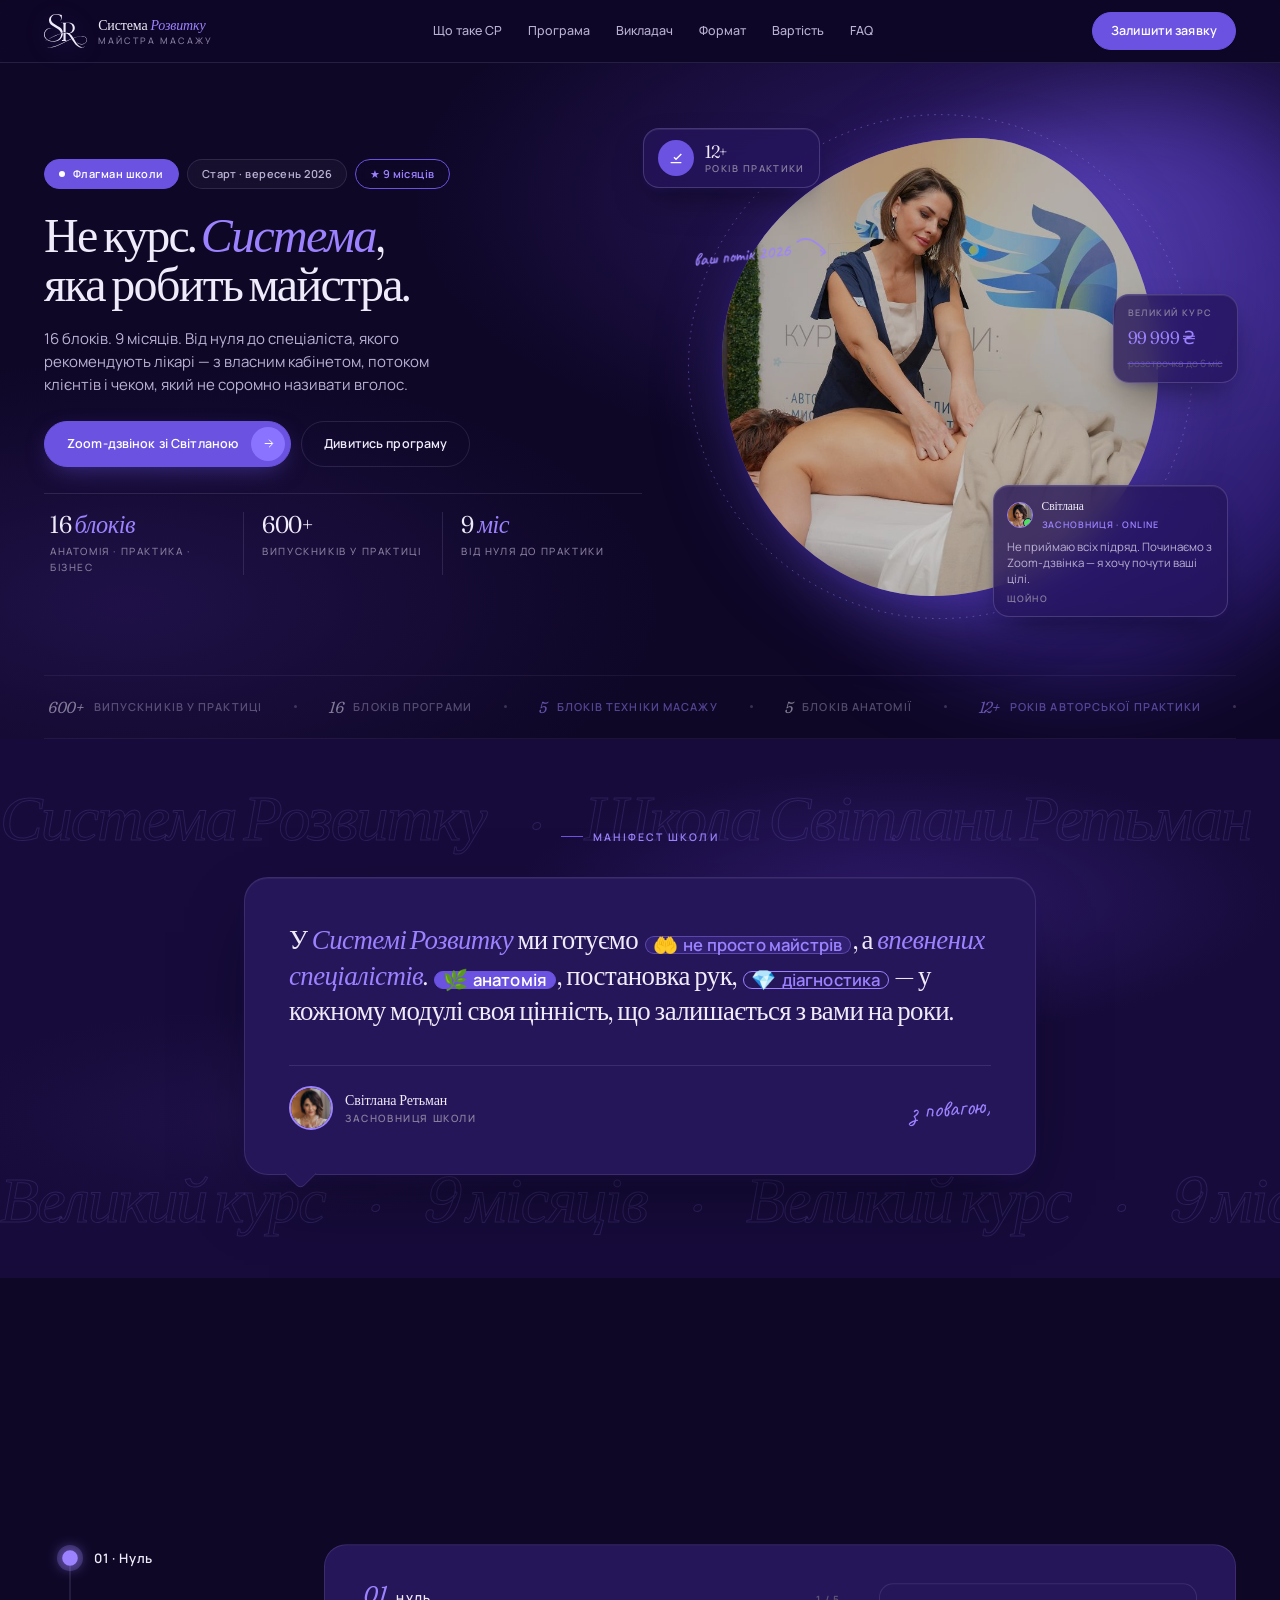
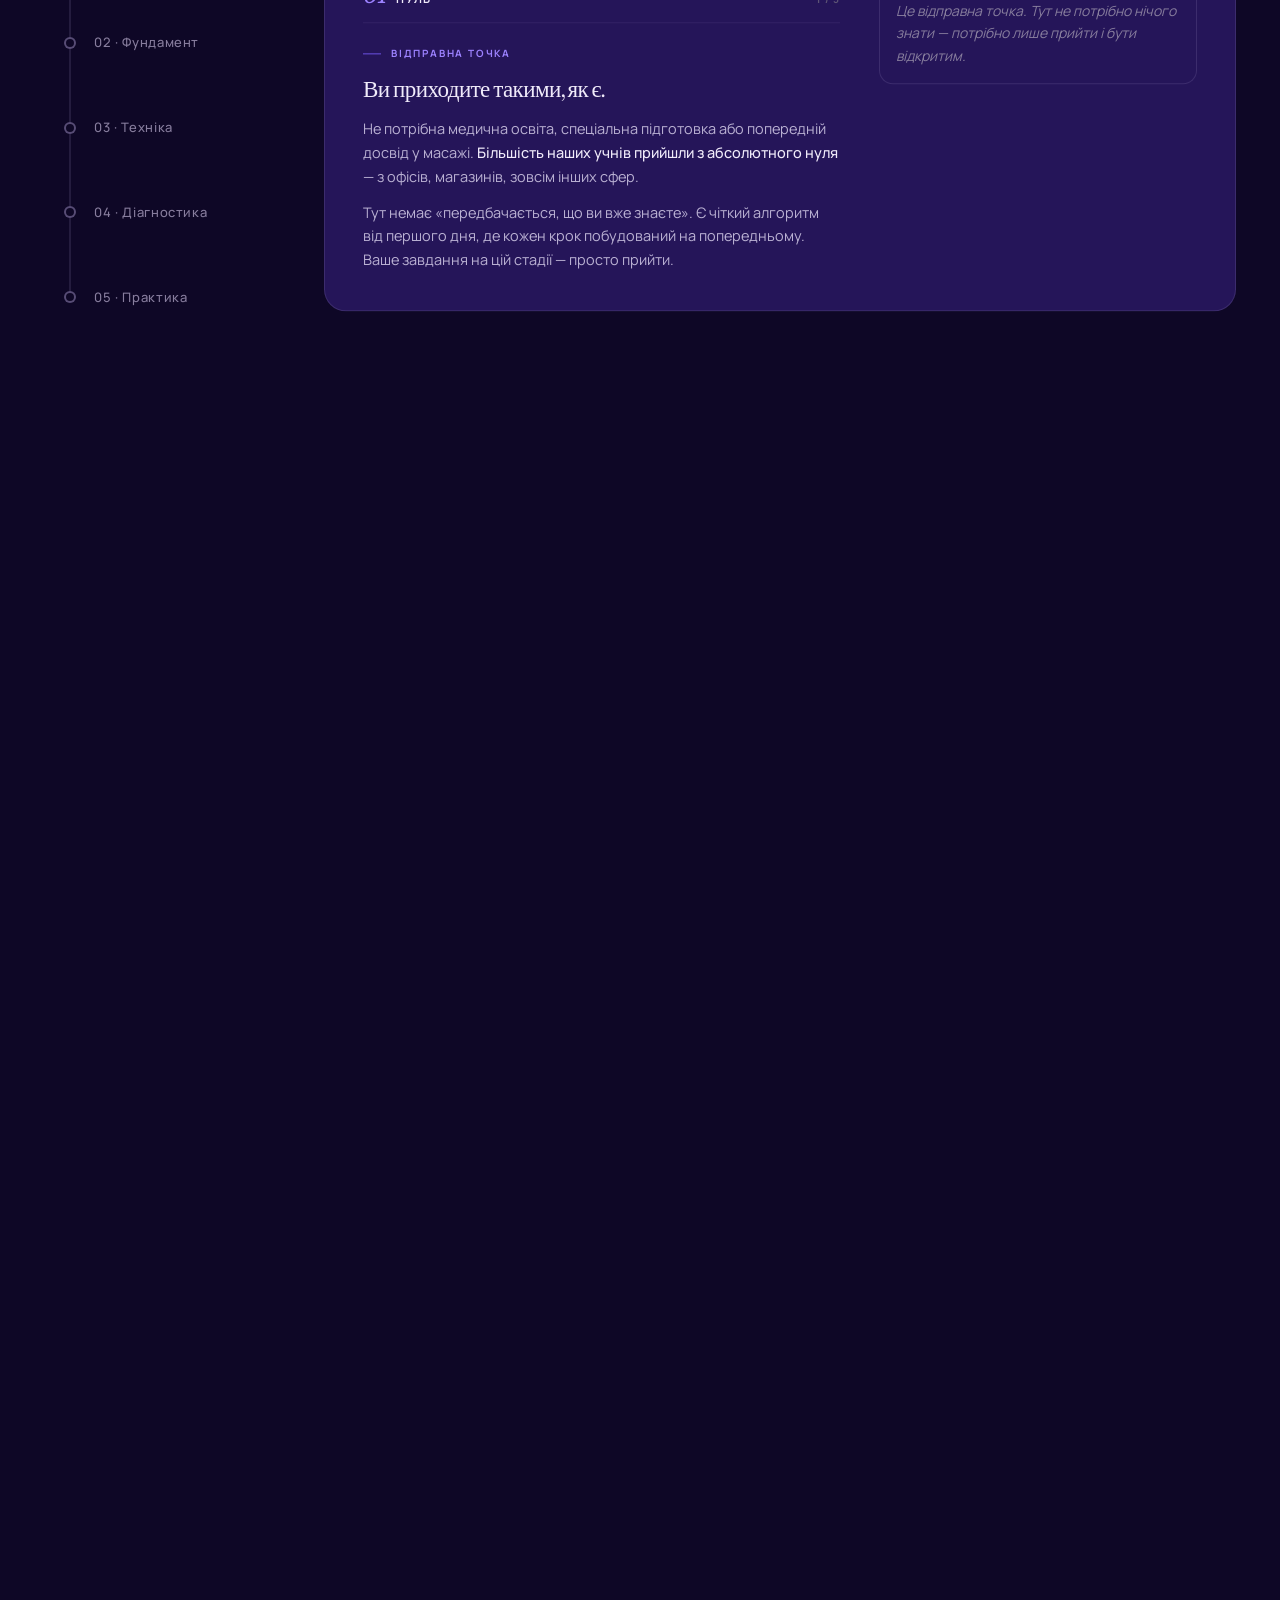
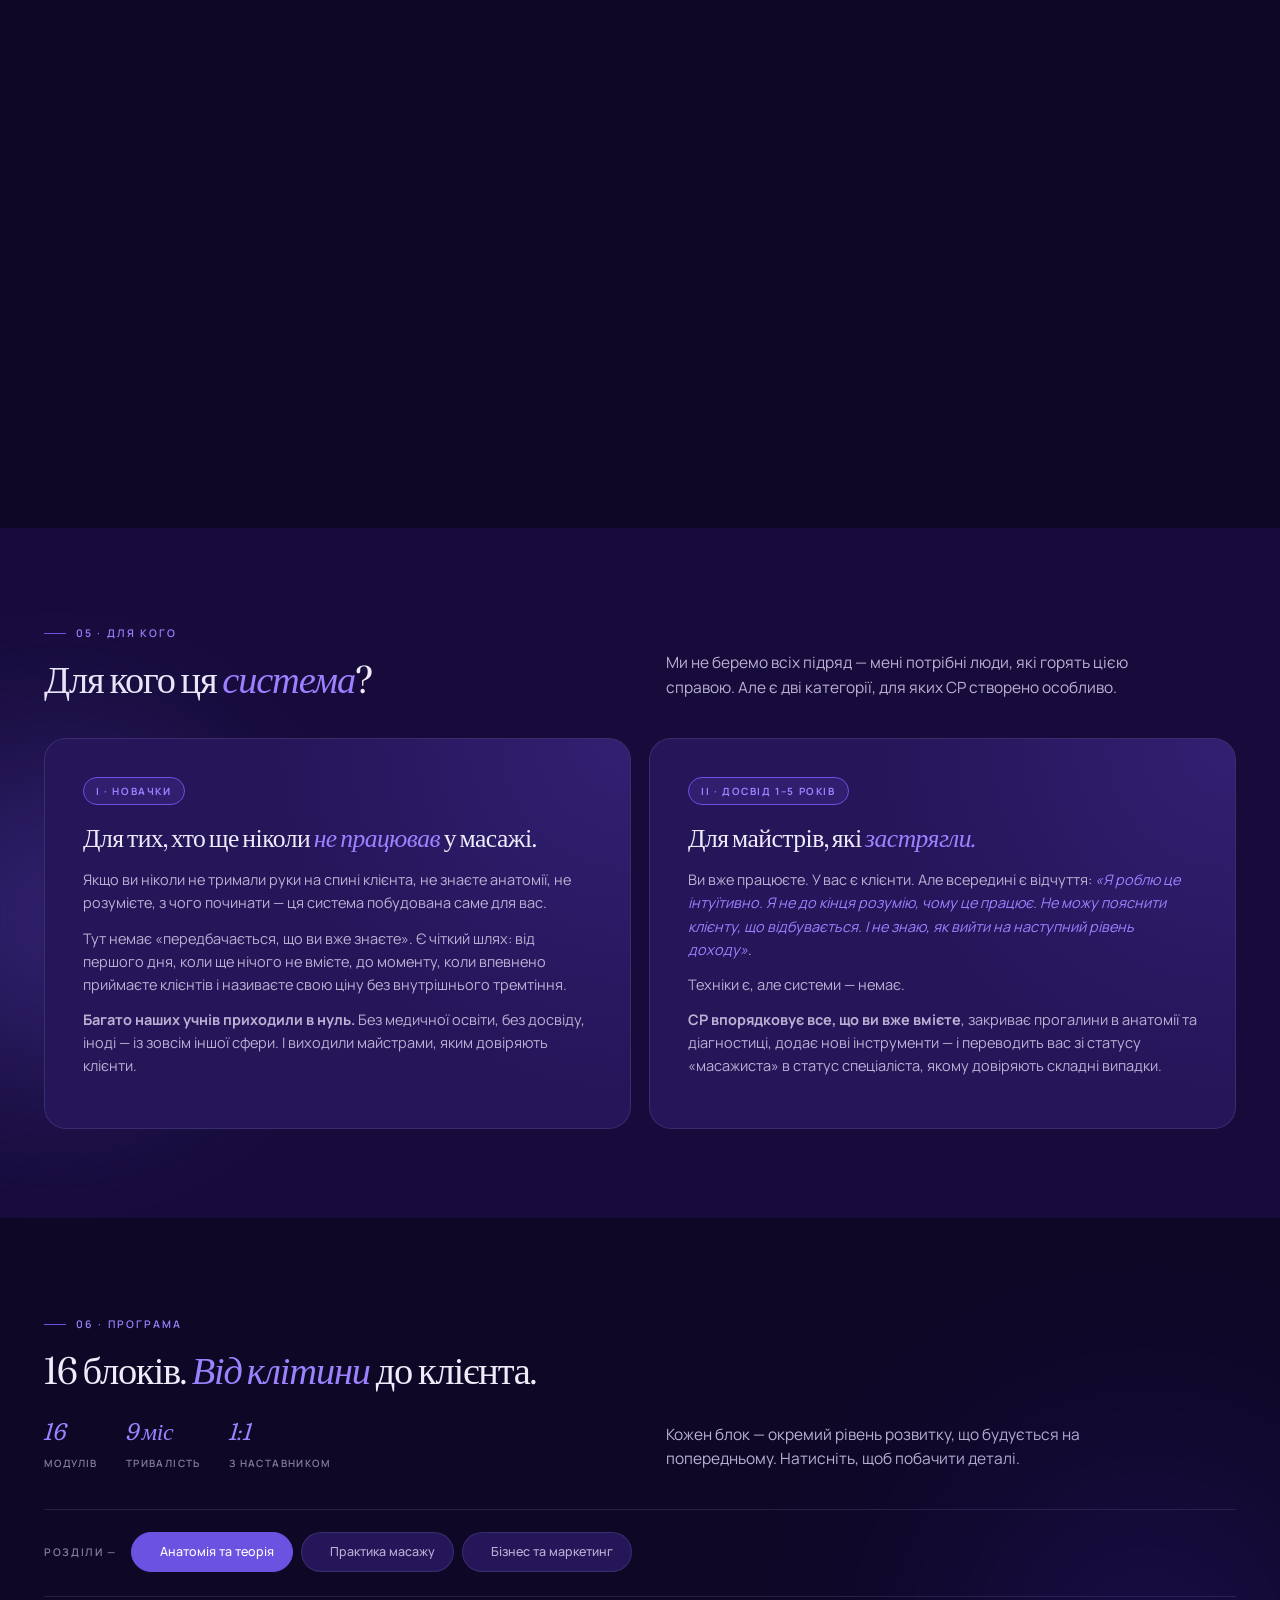
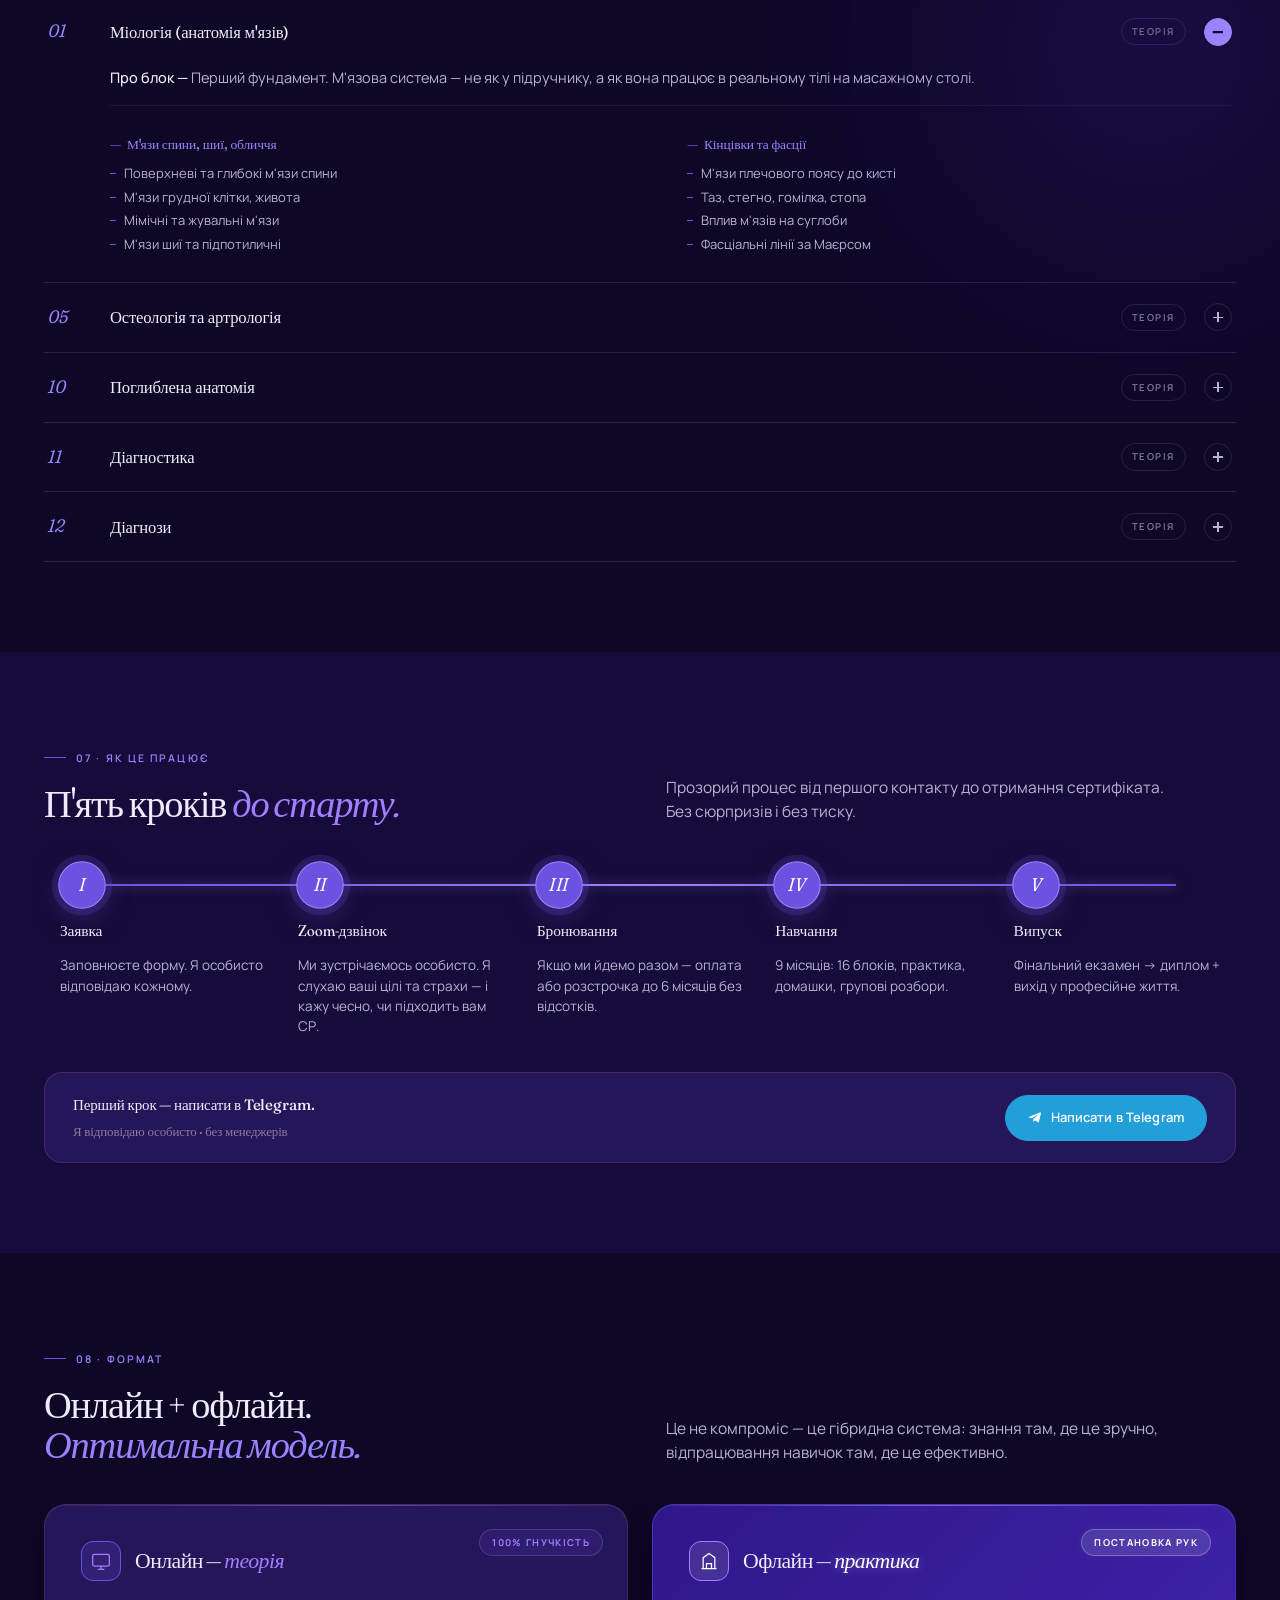
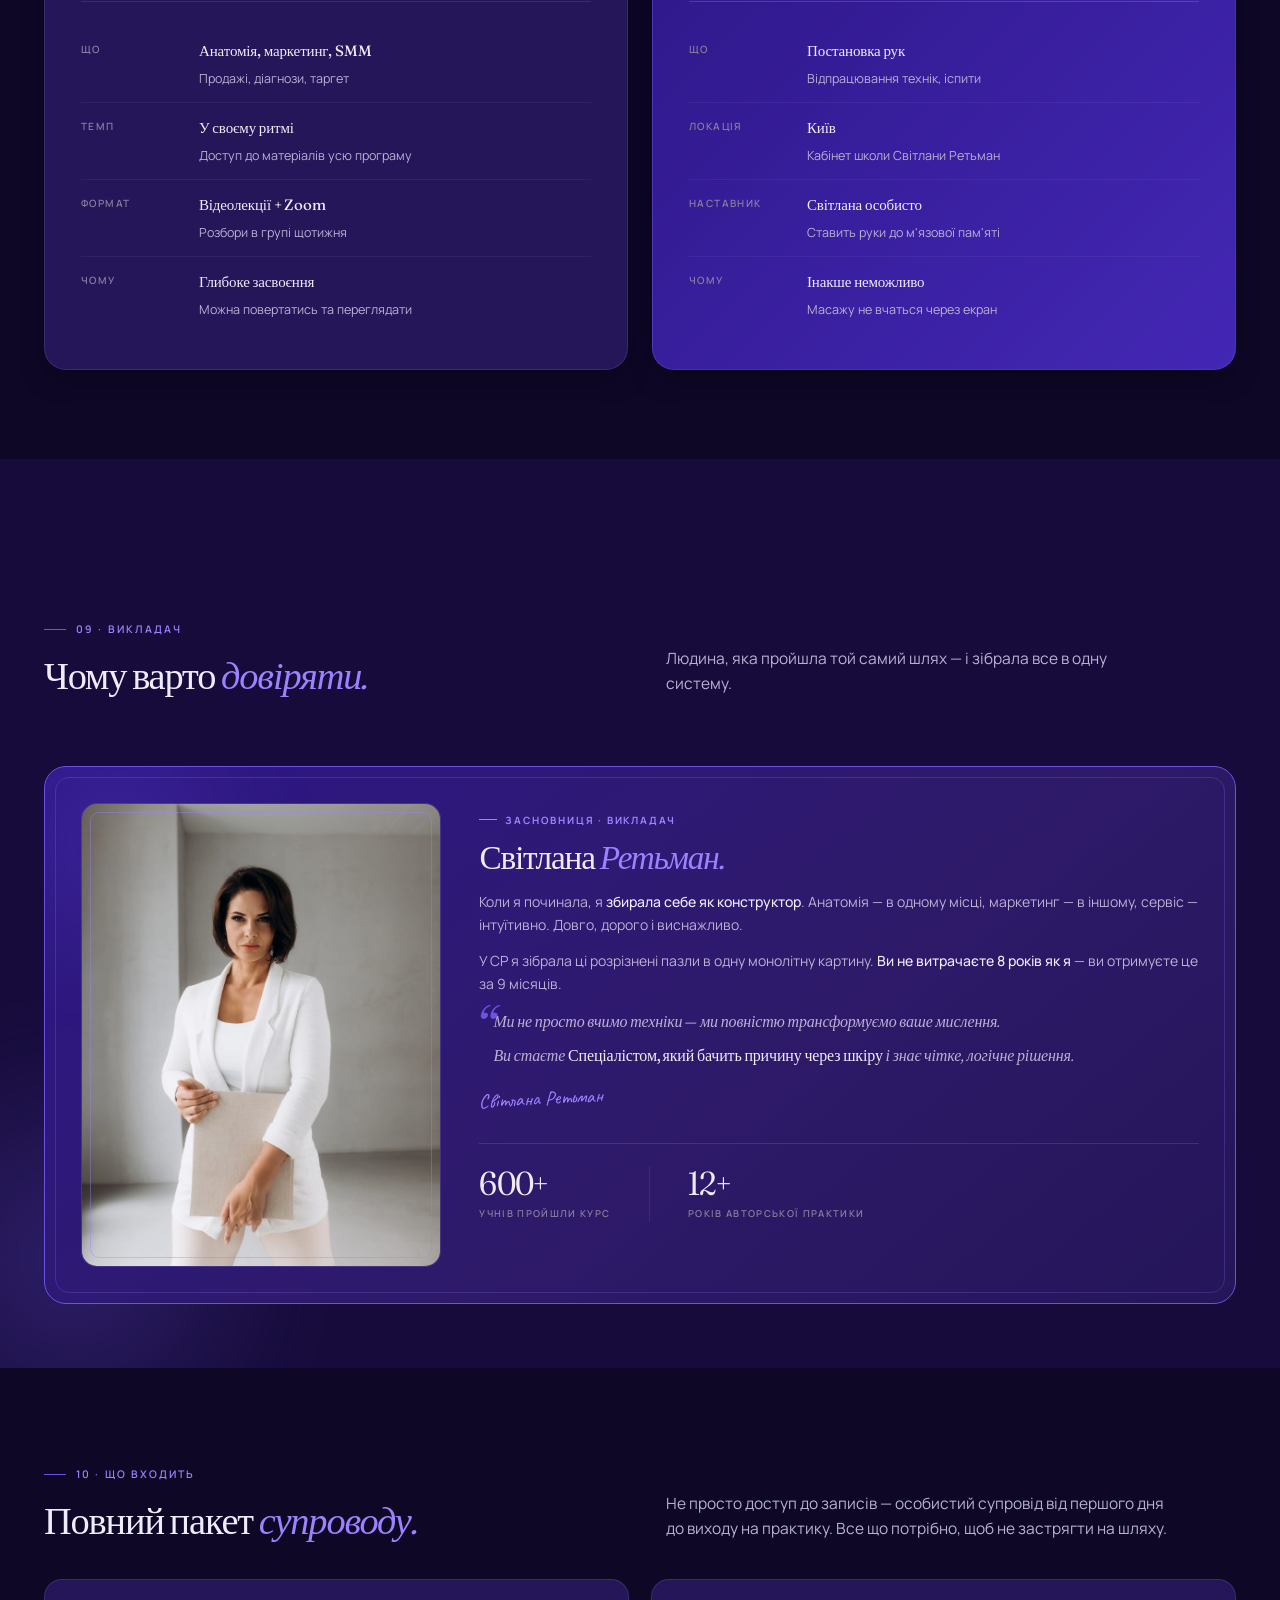
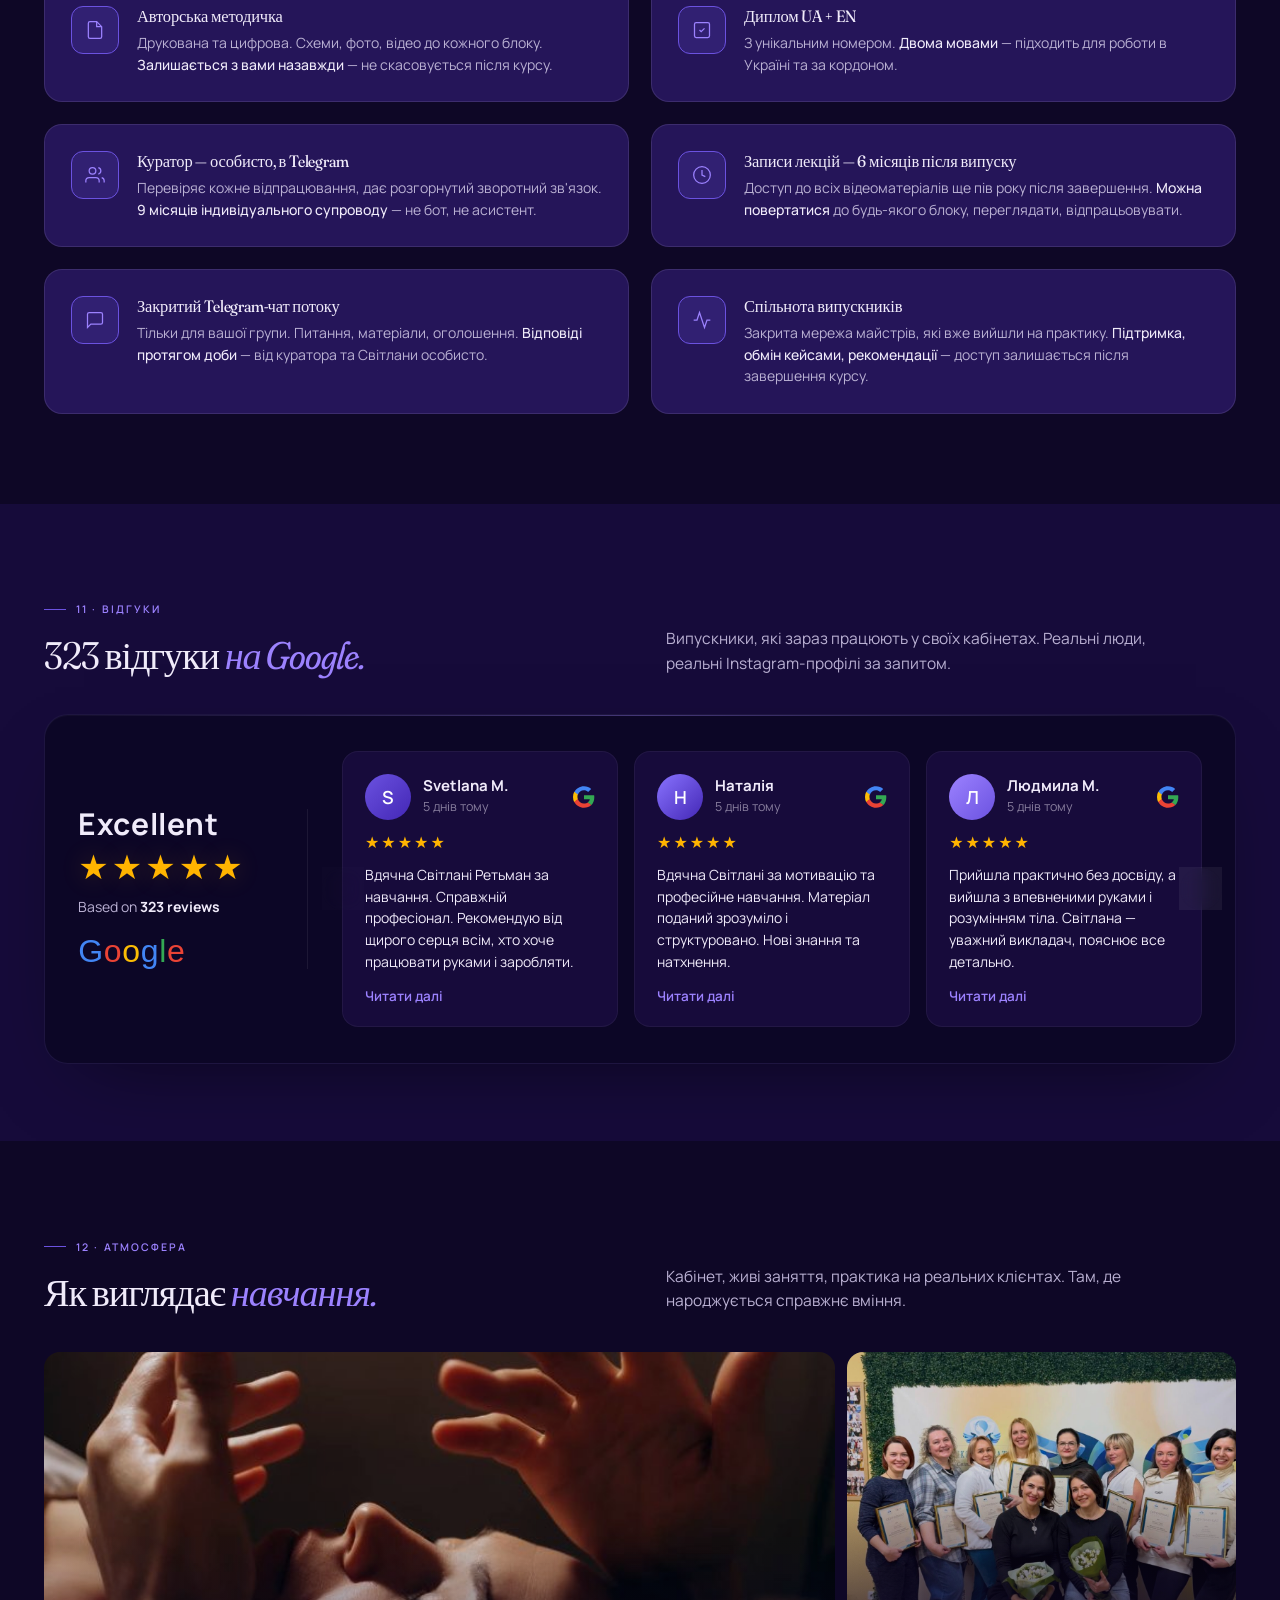
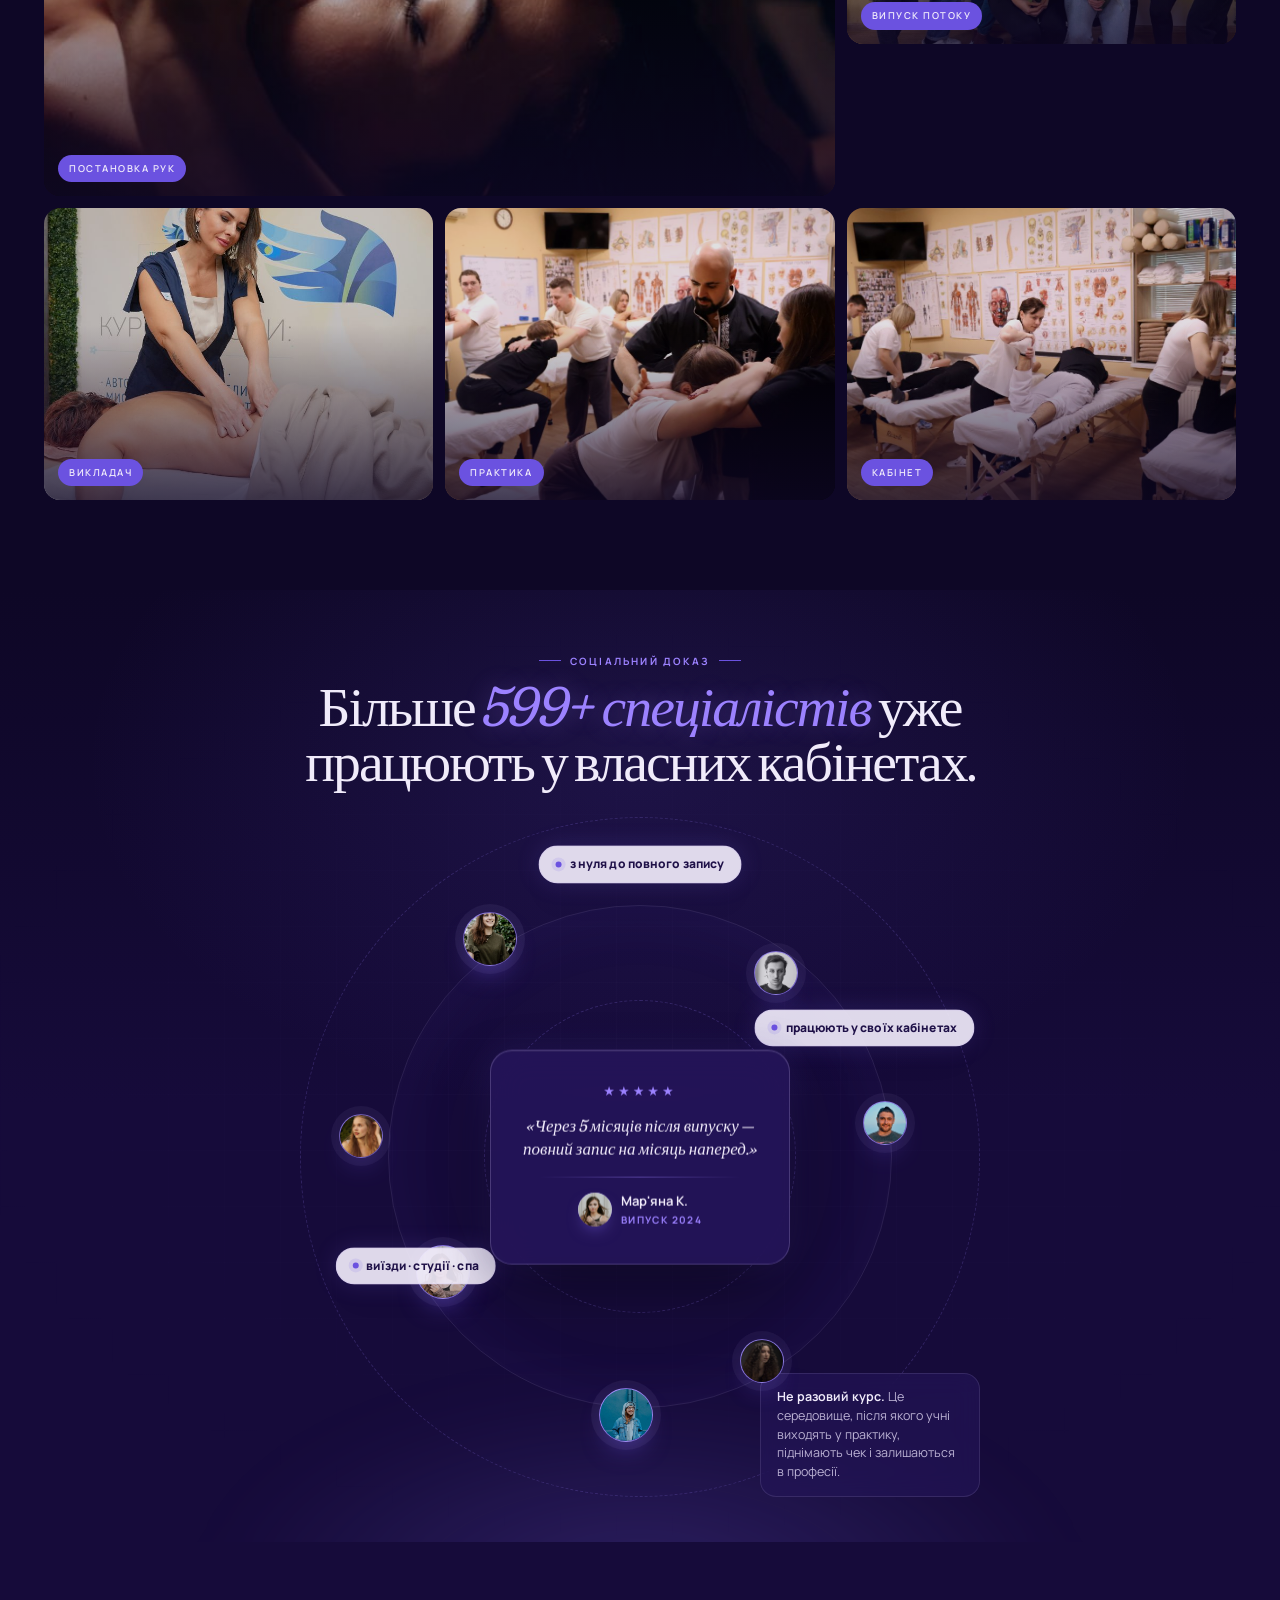
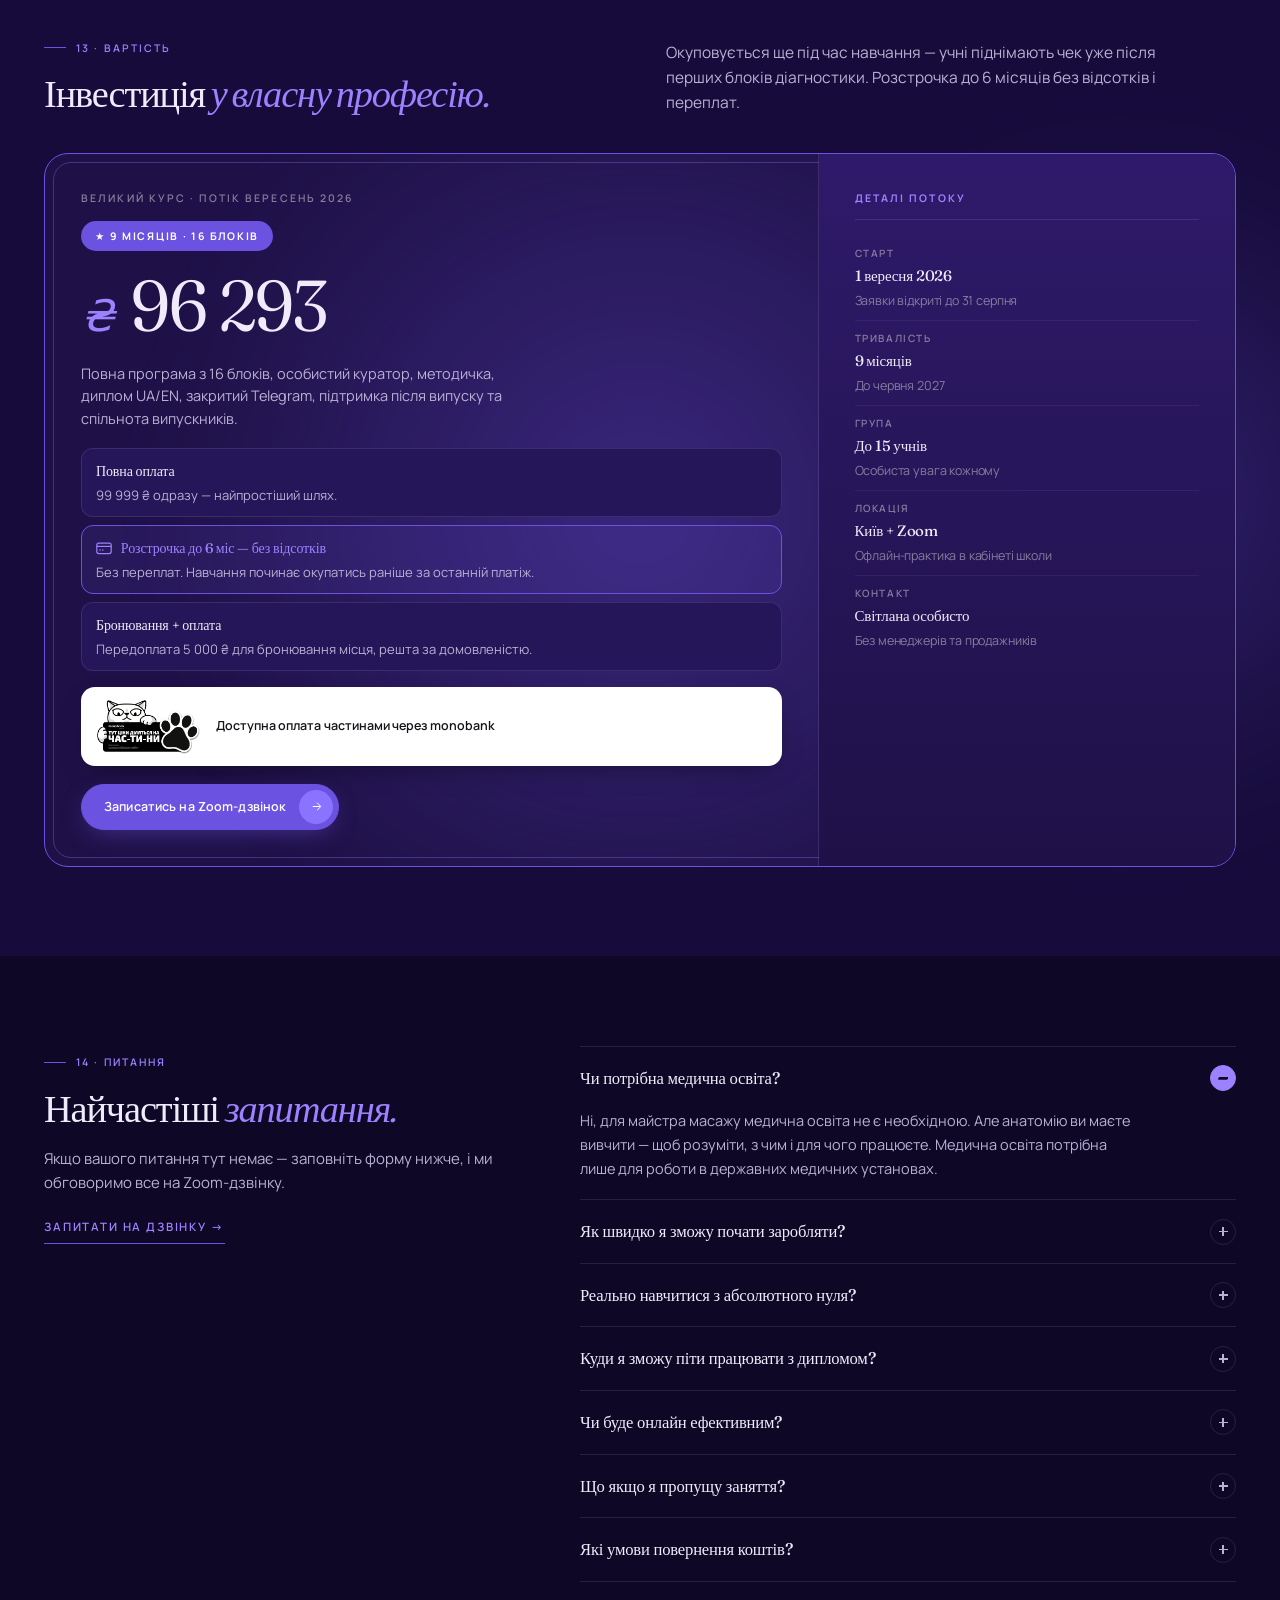
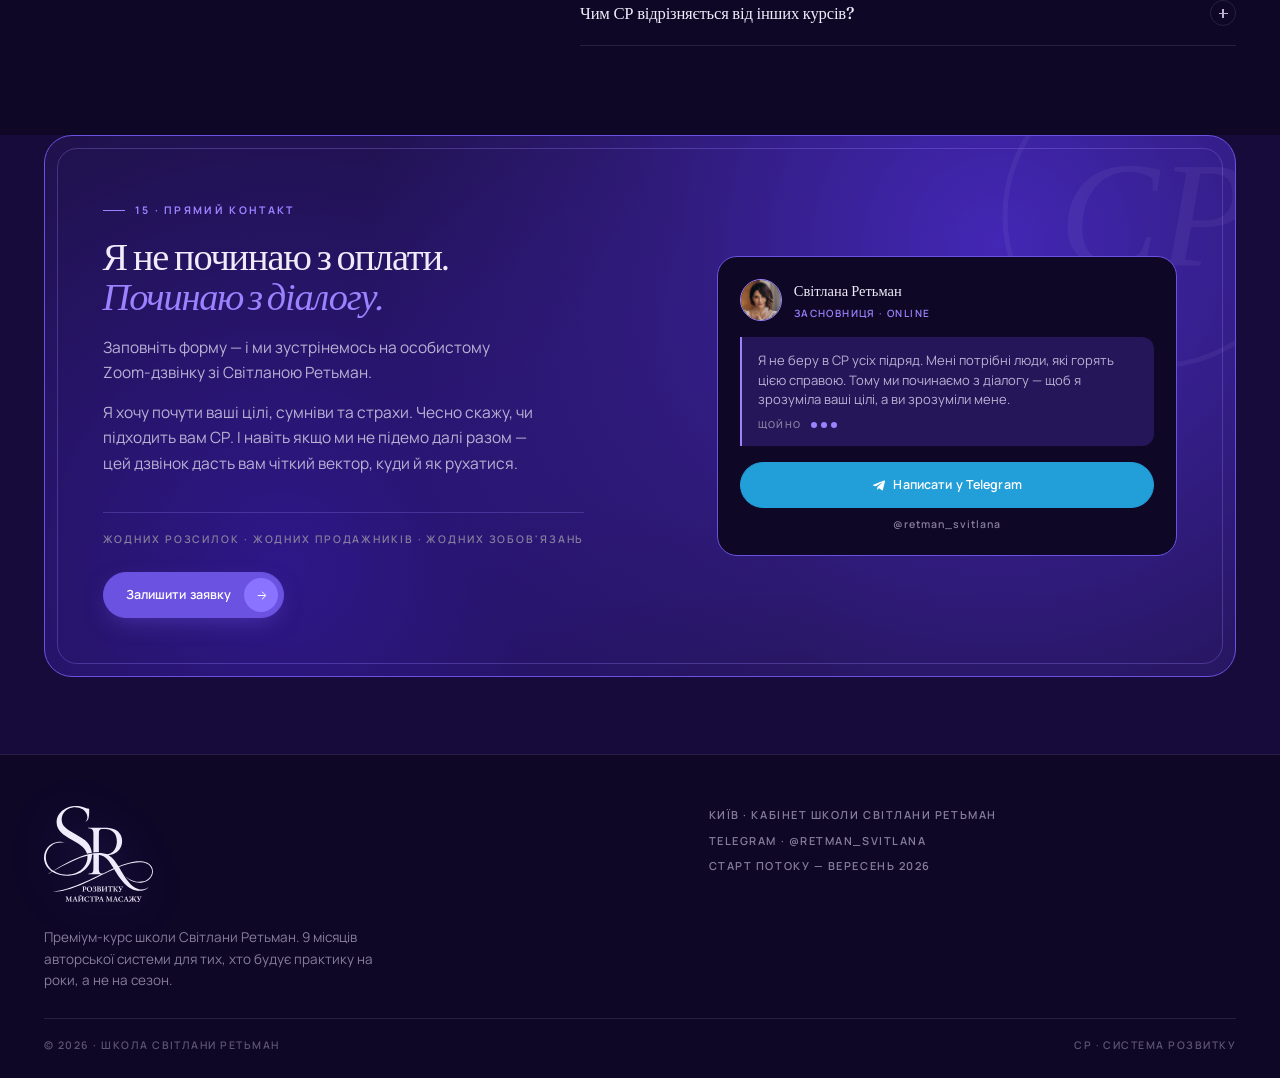
==== index.html @ c36cf3d0 "-f commit -f commit" ====
<!doctype html>
<html lang="uk">
<head>
<meta charset="utf-8">
<meta name="viewport" content="width=device-width,initial-scale=1">
<title>СР · Система Розвитку — Великий курс масажу · Школа Світлани Ретьман</title>
<meta name="description" content="9-місячна авторська система Світлани Ретьман. Від абсолютного нуля до професійного майстра з власною практикою. 16 блоків, що дають професію на роки.">
<meta name="theme-color" content="#0E0726">
<link rel="preconnect" href="https://fonts.googleapis.com">
<link rel="preconnect" href="https://fonts.gstatic.com" crossorigin>
<link rel="stylesheet" href="https://fonts.googleapis.com/css2?family=Fraunces:ital,opsz,wght,SOFT@0,9..144,300..700,0..100;1,9..144,300..700,0..100&amp;family=Manrope:wght@300..700&amp;family=Caveat:wght@500;600&amp;display=swap">
<link rel="preload" as="image" href="assets/img/c-svitlana-massage.jpg" fetchpriority="high">
<link rel="stylesheet" href="assets/css/style.css">
</head>
<body>

<header class="topbar">
  <div class="container">
    <div class="topbar-inner">
      <a href="#top" class="brand">
        <img class="brand-mark" src="assets/img/logo-sr-mark.svg" alt="СР" width="44" height="34"/>
        <span class="brand-text">
          <span class="brand-name">Система <em>Розвитку</em></span>
          <span class="brand-tag">Майстра масажу</span>
        </span>
      </a>
      <nav class="nav">
        <a href="#about">Що таке СР</a>
        <a href="#program">Програма</a>
        <a href="#teacher">Викладач</a>
        <a href="#format">Формат</a>
        <a href="#pricing">Вартість</a>
        <a href="#faq">FAQ</a>
      </nav>
      <a href="#final" class="btn btn-cta lead-open">Залишити заявку</a>
    </div>
  </div>
</header>

<section class="hero" id="top">
  <div class="hero-blob-bg"></div>


  <div class="container hero-container">
    <div class="hero-grid">
      <div class="hero-left">
        <div class="hero-pills">
          <span class="pill solid"><span class="dot"></span>Флагман школи</span>
          <span class="pill">Старт · вересень 2026</span>
          <span class="pill outlined">★ 9 місяців</span>
        </div>

        <h1>Не курс. <em class="ital">Система</em>, яка робить майстра.</h1>

        <p class="hero-lede">16 блоків. 9 місяців. Від нуля до спеціаліста, якого рекомендують лікарі — з власним кабінетом, потоком клієнтів і чеком, який не соромно називати вголос.</p>

        <div class="hero-ctas">
          <a href="#final" class="btn btn-primary lead-open">
            <span class="cta-full">Zoom-дзвінок зі Світланою</span>
            <span class="cta-short">Залишити заявку</span>
            <span class="arrow">
              <svg viewBox="0 0 24 24" fill="none" stroke="currentColor" stroke-width="1.8"><path d="M5 12h14M13 5l7 7-7 7"/></svg>
            </span>
          </a>
          <a href="#program" class="btn btn-ghost">Дивитись програму</a>
        </div>

        <div class="hero-stat-strip">
          <div class="stat-item">
            <div class="v"><span class="counter" data-counter="16" data-format="int">0</span> <em>блоків</em></div>
            <div class="l">Анатомія · Практика · Бізнес</div>
          </div>
          <div class="stat-item">
            <div class="v"><span class="counter" data-counter="600" data-format="int" data-suffix="+">0</span></div>
            <div class="l">Випускників у практиці</div>
          </div>
          <div class="stat-item">
            <div class="v"><span class="counter" data-counter="9" data-format="int">0</span> <em>міс</em></div>
            <div class="l">Від нуля до практики</div>
          </div>
        </div>
      </div>

      <div class="hero-art">
        <div class="hero-photo-wrap">
          <div class="hero-photo-frame">
            <img src="assets/img/c-svitlana-massage.jpg" alt="Світлана проводить масаж" width="720" height="756" fetchpriority="high" decoding="async"/>
          </div>
        </div>
        <div class="hero-photo-orbit" aria-hidden="true">
          <svg viewBox="0 0 100 100" fill="none">
            <circle cx="50" cy="50" r="48" stroke="#9C82FF" stroke-width="0.15" stroke-dasharray="0.3 1" opacity="0.6"/>
          </svg>
        </div>

        <div class="float-card fc-stat">
          <div class="fc-ico"><svg viewBox="0 0 24 24" fill="none" stroke="currentColor" stroke-width="2"><path d="M9 11l3 3 8-8M4 19h16"/></svg></div>
          <div class="fc-text">
            <div class="fc-k"><span class="counter" data-counter="12" data-format="int" data-suffix="+">0</span></div>
            <div class="fc-l">Років практики</div>
          </div>
        </div>

        <div class="float-card fc-price">
          <div class="fc-l">Великий курс</div>
          <div class="fc-v">99&thinsp;999&nbsp;₴</div>
          <div class="fc-old">розстрочка до 6 міс</div>
        </div>

        <div class="hand-note note-1">
          ваш потік 2026
          <svg viewBox="0 0 30 22" fill="none">
            <path d="M2 4 Q12 -2 22 8 T28 18" stroke="currentColor" stroke-width="1.3" fill="none" stroke-linecap="round"/>
            <path d="M24 14 L28 18 L24 20" stroke="currentColor" stroke-width="1.3" fill="none" stroke-linejoin="round"/>
          </svg>
        </div>

        <div class="float-card fc-chat">
          <div class="fc-head">
            <div class="fc-avatar"><img src="assets/img/c-svitlana-avatar.jpg" alt="Світлана Ретьман" loading="lazy" decoding="async"/></div>
            <div>
              <div class="fc-name">Світлана</div>
              <div class="fc-role">Засновниця · online</div>
            </div>
          </div>
          <div class="fc-msg">Не приймаю всіх підряд. Починаємо з Zoom-дзвінка — я хочу почути ваші цілі.</div>
          <div class="fc-time">щойно</div>
        </div>
      </div>
    </div>

    <div class="hero-marquee">
      <div class="marquee-wrap">
        <div class="marquee-track">
          <span class="m-badge"><span class="m-badge-num">600+</span>Випускників у практиці</span><span class="m-sep"></span>
          <span class="m-badge"><span class="m-badge-num">16</span>Блоків програми</span><span class="m-sep"></span>
          <span class="m-badge m-badge-accent"><span class="m-badge-num">5</span>Блоків техніки масажу</span><span class="m-sep"></span>
          <span class="m-badge"><span class="m-badge-num">5</span>Блоків анатомії</span><span class="m-sep"></span>
          <span class="m-badge m-badge-accent"><span class="m-badge-num">12+</span>Років авторської практики</span><span class="m-sep"></span>
          <span class="m-badge"><span class="m-badge-num">6</span>Блоків бізнесу та маркетингу</span><span class="m-sep"></span>
          <span class="m-badge m-badge-accent"><span class="m-badge-num">9</span>Місяців до власної практики</span><span class="m-sep"></span>
          <span class="m-badge"><span class="m-badge-num">20K+</span>Сеансів досвіду</span><span class="m-sep"></span>
          <span class="m-badge m-badge-accent"><span class="m-badge-num">1:1</span>Наставник особисто</span><span class="m-sep"></span>
        </div>
        <div class="marquee-track" aria-hidden="true">
          <span class="m-badge"><span class="m-badge-num">600+</span>Випускників у практиці</span><span class="m-sep"></span>
          <span class="m-badge"><span class="m-badge-num">16</span>Блоків програми</span><span class="m-sep"></span>
          <span class="m-badge m-badge-accent"><span class="m-badge-num">5</span>Блоків техніки масажу</span><span class="m-sep"></span>
          <span class="m-badge"><span class="m-badge-num">5</span>Блоків анатомії</span><span class="m-sep"></span>
          <span class="m-badge m-badge-accent"><span class="m-badge-num">12+</span>Років авторської практики</span><span class="m-sep"></span>
          <span class="m-badge"><span class="m-badge-num">6</span>Блоків бізнесу та маркетингу</span><span class="m-sep"></span>
          <span class="m-badge m-badge-accent"><span class="m-badge-num">9</span>Місяців до власної практики</span><span class="m-sep"></span>
          <span class="m-badge"><span class="m-badge-num">20K+</span>Сеансів досвіду</span><span class="m-sep"></span>
          <span class="m-badge m-badge-accent"><span class="m-badge-num">1:1</span>Наставник особисто</span><span class="m-sep"></span>
        </div>
      </div>
    </div>
  </div>
</section>
<!-- ============================================================
     03 · MANIFESTO
============================================================ -->
<section class="manifesto">
  <div class="manifesto-mq-bg top" aria-hidden="true">
    <div class="mq-mute">
      <span class="mqi">Система Розвитку</span><span class="mqi">·</span>
      <span class="mqi">Школа Світлани Ретьман</span><span class="mqi">·</span>
      <span class="mqi">Система Розвитку</span><span class="mqi">·</span>
      <span class="mqi">Школа Світлани Ретьман</span><span class="mqi">·</span>
    </div>
  </div>
  <div class="manifesto-mq-bg bot" aria-hidden="true">
    <div class="mq-mute mq-mute-reverse">
      <span class="mqi">Великий курс</span><span class="mqi">·</span>
      <span class="mqi">9 місяців</span><span class="mqi">·</span>
      <span class="mqi">Великий курс</span><span class="mqi">·</span>
      <span class="mqi">9 місяців</span><span class="mqi">·</span>
    </div>
  </div>

  <div class="container mfst-container">
    <div class="mfst-eyebrow-row reveal">
      <span class="eyebrow">Маніфест школи</span>
    </div>

    <div class="mfst-bubble reveal" data-delay="1">
      <p class="mfst-text">У <em class="ital">Системі Розвитку</em> ми готуємо <span class="mfst-inline-card"><span class="mic-emoji">🤲</span>не просто майстрів</span>, а <em class="ital">впевнених спеціалістів</em>. <span class="mfst-inline-card solid"><span class="mic-emoji">🌿</span>анатомія</span>, постановка рук, <span class="mfst-inline-card outlined"><span class="mic-emoji">💎</span>діагностика</span> — у кожному модулі своя цінність, що залишається з вами на роки.</p>
      <div class="mfst-author">
        <div class="mau-photo"><img src="assets/img/c-svitlana-avatar.jpg" alt="Світлана Ретьман" loading="lazy" decoding="async"/></div>
        <div class="mau-text">
          <div class="mau-name">Світлана Ретьман</div>
          <div class="mau-role">Засновниця школи</div>
        </div>
        <span class="mau-sig">з повагою,</span>
      </div>
    </div>
  </div>
</section>

<!-- ============================================================
     04 · JOURNEY PATH — вертикальний sticky-scroll
============================================================ -->
<section class="journey" id="about">
  <div class="container j-sticky-container">
    <div class="j-progress-col">
      <div class="j-progress-bar-wrap">
        <div class="j-progress-line-track">
          <div class="j-progress-line-fill" id="jProgressFill"></div>
        </div>
        <div class="j-progress-nodes" id="jProgressNodes">
          <!-- JS додасть вузли прогресу -->
        </div>
      </div>
    </div>
    <div class="j-cards-col">
      <div class="j-mobile-header">
        <div class="section-head section-head--flush">
          <span class="eyebrow">04 · Що таке СР</span>
          <h2>Ваш шлях від нуля<br>до <em class="ital">власної практики.</em></h2>
        </div>
        <div class="j-mobile-hint">
          <svg viewBox="0 0 24 24" fill="none" stroke="currentColor" stroke-width="1.8"><path d="M5 12h14M13 5l7 7-7 7"/></svg>
          <span>Свайпайте, щоб гортати</span>
        </div>
      </div>
      <div class="j-viewport" id="jViewport">
        <div class="j-slides-track" id="jSlides"></div>
      </div>
    </div>
  </div>
</section>

<!-- ============================================================
     05 · AUDIENCE
============================================================ -->
<section class="audience">
  <div class="glow glow-v glow-1"></div>
  <div class="container">
    <div class="section-head">
      <div class="reveal">
        <span class="eyebrow">05 · Для кого</span>
        <h2>Для кого ця <em class="ital">система</em>?</h2>
      </div>
      <div class="reveal" data-delay="1">
        <p class="lede">Ми не беремо всіх підряд — мені потрібні люди, які горять цією справою. Але є дві категорії, для яких СР створено особливо.</p>
      </div>
    </div>

    <div class="aud-grid">
      <div class="aud-card reveal">
        <span class="aud-tag">i · Новачки</span>
        <h3>Для тих, хто ще ніколи <em>не працював</em> у масажі.</h3>
        <p>Якщо ви ніколи не тримали руки на спині клієнта, не знаєте анатомії, не розумієте, з чого починати — ця система побудована саме для вас.</p>
        <p>Тут немає «передбачається, що ви вже знаєте». Є чіткий шлях: від першого дня, коли ще нічого не вмієте, до моменту, коли впевнено приймаєте клієнтів і називаєте свою ціну без внутрішнього тремтіння.</p>
        <p><strong>Багато наших учнів приходили в нуль.</strong> Без медичної освіти, без досвіду, іноді — із зовсім іншої сфери. І виходили майстрами, яким довіряють клієнти.</p>
      </div>

      <div class="aud-card reveal" data-delay="1">
        <span class="aud-tag">ii · Досвід 1–5 років</span>
        <h3>Для майстрів, які <em>застрягли.</em></h3>
        <p>Ви вже працюєте. У вас є клієнти. Але всередині є відчуття: <em class="ital">«Я роблю це інтуїтивно. Я не до кінця розумію, чому це працює. Не можу пояснити клієнту, що відбувається. І не знаю, як вийти на наступний рівень доходу»</em>.</p>
        <p>Техніки є, але системи — немає.</p>
        <p><strong>СР впорядковує все, що ви вже вмієте</strong>, закриває прогалини в анатомії та діагностиці, додає нові інструменти — і переводить вас зі статусу «масажиста» в статус спеціаліста, якому довіряють складні випадки.</p>
      </div>
    </div>
  </div>
</section>

<!-- ============================================================
     06 · PROGRAM — 16 modules
============================================================ -->
<section class="program" id="program">
  <div class="glow glow-vd glow-1"></div>
  <div class="container">
    <div class="section-head">
      <div class="reveal">
        <span class="eyebrow">06 · Програма</span>
        <h2>16 блоків. <em class="ital">Від клітини</em> до клієнта.</h2>
        <div class="prog-meta">
          <div class="pms"><strong>16</strong>Модулів</div>
          <div class="pms"><strong>9 міс</strong>Тривалість</div>
          <div class="pms"><strong>1:1</strong>З наставником</div>
        </div>
      </div>
      <div class="reveal" data-delay="1">
        <p class="lede">Кожен блок — окремий рівень розвитку, що будується на попередньому. Натисніть, щоб побачити деталі.</p>
      </div>
    </div>

    <div class="prog-tabs reveal" id="progTabs">
      <span class="prog-tabs-label">Розділи —</span>
      <button class="prog-tab active" type="button" data-cat="theory"><span class="tn"></span>Анатомія та теорія</button>
      <button class="prog-tab" type="button" data-cat="practice"><span class="tn"></span>Практика масажу</button>
      <button class="prog-tab" type="button" data-cat="business"><span class="tn"></span>Бізнес та маркетинг</button>
    </div>

    <div class="prog-list reveal" id="progList"></div>
  </div>
</section>

<!-- ============================================================
     07 · PROCESS
============================================================ -->
<section class="process">
  <div class="container">
    <div class="section-head">
      <div class="reveal">
        <span class="eyebrow">07 · Як це працює</span>
        <h2>П'ять кроків <em class="ital">до старту.</em></h2>
      </div>
      <div class="reveal" data-delay="1">
        <p class="lede">Прозорий процес від першого контакту до отримання сертифіката. Без сюрпризів і без тиску.</p>
      </div>
    </div>
    <div class="steps">
      <div class="step reveal"><div class="step-dot">I</div><h4>Заявка</h4><p>Заповнюєте форму. Я особисто відповідаю кожному.</p></div>
      <div class="step reveal" data-delay="1"><div class="step-dot">II</div><h4>Zoom-дзвінок</h4><p>Ми зустрічаємось особисто. Я слухаю ваші цілі та страхи — і кажу чесно, чи підходить вам СР.</p></div>
      <div class="step reveal" data-delay="2"><div class="step-dot">III</div><h4>Бронювання</h4><p>Якщо ми йдемо разом — оплата або розстрочка до 6 місяців без відсотків.</p></div>
      <div class="step reveal" data-delay="3"><div class="step-dot">IV</div><h4>Навчання</h4><p>9 місяців: 16 блоків, практика, домашки, групові розбори.</p></div>
      <div class="step reveal" data-delay="4"><div class="step-dot">V</div><h4>Випуск</h4><p>Фінальний екзамен → диплом + вихід у професійне життя.</p></div>
    </div>
    <div class="process-cta reveal" data-delay="2">
      <div class="process-cta-text">
        <span>Перший крок — написати в Telegram.</span>
        <span class="process-cta-note">Я відповідаю особисто · без менеджерів</span>
      </div>
      <a href="https://t.me/retman_svitlana" target="_blank" rel="noopener" class="btn btn-tg-inline">
        <svg class="icon-inline" viewBox="0 0 24 24" fill="currentColor"><path d="M22.05 2.79L2.4 10.42c-1.34.51-1.33 1.23-.24 1.56l4.96 1.55 11.49-7.25c.54-.33 1.04-.15.63.21l-9.32 8.42-.34 5.09c.52 0 .75-.24 1.04-.52l2.5-2.43 5.18 3.82c.95.52 1.64.25 1.88-.88L23.96 4.35c.35-1.39-.53-2.02-1.91-1.56z"/></svg>
        Написати в Telegram
      </a>
    </div>
  </div>
</section>

<!-- ============================================================
     08 · FORMAT
============================================================ -->
<section class="format" id="format">
  <div class="container">
    <div class="section-head">
      <div class="reveal">
        <span class="eyebrow">08 · Формат</span>
        <h2>Онлайн + офлайн. <br><em class="ital">Оптимальна модель.</em></h2>
      </div>
      <div class="reveal" data-delay="1">
        <p class="lede">Це не компроміс — це гібридна система: знання там, де це зручно, відпрацювання навичок там, де це ефективно.</p>
      </div>
    </div>

    <div class="format-grid">
      <div class="fmt-block reveal">
        <span class="fmt-badge">100% гнучкість</span>
        <div class="fmt-head">
          <div class="fmt-ico"><svg viewBox="0 0 24 24" fill="none" stroke="currentColor" stroke-width="1.5"><rect x="2" y="4" width="20" height="14" rx="2"/><path d="M8 22h8M12 18v4"/></svg></div>
          <h3>Онлайн — <em>теорія</em></h3>
        </div>
        <div class="fmt-row"><div class="k">Що</div><div class="v">Анатомія, маркетинг, SMM<small>Продажі, діагнози, таргет</small></div></div>
        <div class="fmt-row"><div class="k">Темп</div><div class="v">У своєму ритмі<small>Доступ до матеріалів усю програму</small></div></div>
        <div class="fmt-row"><div class="k">Формат</div><div class="v">Відеолекції + Zoom<small>Розбори в групі щотижня</small></div></div>
        <div class="fmt-row"><div class="k">Чому</div><div class="v">Глибоке засвоєння<small>Можна повертатись та переглядати</small></div></div>
      </div>

      <div class="fmt-block dark reveal" data-delay="1">
        <span class="fmt-badge">Постановка рук</span>
        <div class="fmt-head">
          <div class="fmt-ico"><svg viewBox="0 0 24 24" fill="none" stroke="currentColor" stroke-width="1.5"><path d="M3 21h18M5 21V8l7-5 7 5v13M9 21v-6h6v6"/></svg></div>
          <h3>Офлайн — <em>практика</em></h3>
        </div>
        <div class="fmt-row"><div class="k">Що</div><div class="v">Постановка рук<small>Відпрацювання технік, іспити</small></div></div>
        <div class="fmt-row"><div class="k">Локація</div><div class="v">Київ<small>Кабінет школи Світлани Ретьман</small></div></div>
        <div class="fmt-row"><div class="k">Наставник</div><div class="v">Світлана особисто<small>Ставить руки до м'язової пам'яті</small></div></div>
        <div class="fmt-row"><div class="k">Чому</div><div class="v">Інакше неможливо<small>Масажу не вчаться через екран</small></div></div>
      </div>
    </div>
  </div>
</section>


<!-- ============================================================
     09 · TEACHER — MANIFESTO CARD
============================================================ -->
<section class="teacher-manifesto" id="teacher">
  <div class="glow glow-v glow-1"></div>
  <div class="container">
    <div class="section-head section-head--teacher">
      <div class="reveal">
        <span class="eyebrow">09 · Викладач</span>
        <h2>Чому варто <em class="ital">довіряти.</em></h2>
      </div>
      <div class="reveal" data-delay="1">
        <p class="lede">Людина, яка пройшла той самий шлях — і зібрала все в одну систему.</p>
      </div>
    </div>

    <div class="tm-card reveal">
      <div class="tm-card-glow"></div>
      <div class="tm-main">
        <!-- Ліва колонка: велике фото -->
        <div class="tm-left">
          <div class="tm-photo-placeholder">
            <img src="assets/img/c-svitlana-portrait.jpg" alt="Світлана Ретьман — засновниця та викладач" loading="lazy" decoding="async"/>
          </div>
        </div>
        <!-- Права колонка: підпис + текст + цитата -->
        <div class="tm-right">
          <div class="tm-role">Засновниця · Викладач</div>
          <div class="tm-name">Світлана <em>Ретьман.</em></div>
          <div class="tm-intro">
            Коли я починала, я <strong>збирала себе як конструктор</strong>. Анатомія — в одному місці, маркетинг — в іншому, сервіс — інтуїтивно. Довго, дорого і виснажливо.
          </div>
          <div class="tm-intro">
            У СР я зібрала ці розрізнені пазли в одну монолітну картину. <strong>Ви не витрачаєте 8 років як я</strong> — ви отримуєте це за 9 місяців.
          </div>
          <div class="tm-quote-block">
            <div class="tm-quote">
              <p>Ми не просто вчимо техніки — ми повністю трансформуємо ваше мислення.</p>
              <p>Ви стаєте <strong>Спеціалістом, який бачить причину через шкіру</strong> і знає чітке, логічне рішення.</p>
            </div>
          </div>
          <span class="tm-sig">Світлана Ретьман</span>
          <div class="tm-stats">
            <div class="tm-stat">
              <div class="k"><span class="counter" data-counter="600" data-suffix="+">0</span></div>
              <div class="l">Учнів пройшли курс</div>
            </div>
            <div class="tm-stat">
              <div class="k"><span class="counter" data-counter="12" data-suffix="+">0</span></div>
              <div class="l">Років авторської практики</div>
            </div>
          </div>
        </div>
      </div>
    </div>
  </div>
</section>


<!-- ============================================================
     10 · PACKAGE SUMMARY
============================================================ -->
<section class="pkg-section" id="package-summary">
  <div class="container">
    <div class="section-head">
      <div class="reveal">
        <span class="eyebrow">10 · Що входить</span>
        <h2>Повний пакет <em class="ital">супроводу.</em></h2>
      </div>
      <div class="reveal" data-delay="1">
        <p class="lede">Не просто доступ до записів — особистий супровід від першого дня до виходу на практику. Все що потрібно, щоб не застрягти на шляху.</p>
      </div>
    </div>

    <div class="pkg-list reveal">
        <div class="pkg-li">
          <div class="pkg-ico"><svg viewBox="0 0 24 24" fill="none" stroke="currentColor" stroke-width="1.5"><path d="M14 2H6a2 2 0 0 0-2 2v16a2 2 0 0 0 2 2h12a2 2 0 0 0 2-2V8z"/><polyline points="14 2 14 8 20 8"/></svg></div>
          <div>
            <div class="pkg-li-title">Авторська методичка</div>
            <div class="pkg-li-desc">Друкована та цифрова. Схеми, фото, відео до кожного блоку. <strong>Залишається з вами назавжди</strong> — не скасовується після курсу.</div>
          </div>
        </div>
        <div class="pkg-li">
          <div class="pkg-ico"><svg viewBox="0 0 24 24" fill="none" stroke="currentColor" stroke-width="1.5"><rect x="3" y="3" width="18" height="18" rx="2"/><path d="M9 12l2 2 4-4"/></svg></div>
          <div>
            <div class="pkg-li-title">Диплом UA + EN</div>
            <div class="pkg-li-desc">З унікальним номером. <strong>Двома мовами</strong> — підходить для роботи в Україні та за кордоном.</div>
          </div>
        </div>
        <div class="pkg-li">
          <div class="pkg-ico"><svg viewBox="0 0 24 24" fill="none" stroke="currentColor" stroke-width="1.5"><path d="M17 21v-2a4 4 0 0 0-4-4H5a4 4 0 0 0-4 4v2"/><circle cx="9" cy="7" r="4"/><path d="M23 21v-2a4 4 0 0 0-3-3.87M16 3.13a4 4 0 0 1 0 7.75"/></svg></div>
          <div>
            <div class="pkg-li-title">Куратор — особисто, в Telegram</div>
            <div class="pkg-li-desc">Перевіряє кожне відпрацювання, дає розгорнутий зворотний зв'язок. <strong>9 місяців індивідуального супроводу</strong> — не бот, не асистент.</div>
          </div>
        </div>
        <div class="pkg-li">
          <div class="pkg-ico"><svg viewBox="0 0 24 24" fill="none" stroke="currentColor" stroke-width="1.5"><circle cx="12" cy="12" r="10"/><polyline points="12 6 12 12 16 14"/></svg></div>
          <div>
            <div class="pkg-li-title">Записи лекцій — 6 місяців після випуску</div>
            <div class="pkg-li-desc">Доступ до всіх відеоматеріалів ще пів року після завершення. <strong>Можна повертатися</strong> до будь-якого блоку, переглядати, відпрацьовувати.</div>
          </div>
        </div>
        <div class="pkg-li">
          <div class="pkg-ico"><svg viewBox="0 0 24 24" fill="none" stroke="currentColor" stroke-width="1.5"><path d="M21 15a2 2 0 0 1-2 2H7l-4 4V5a2 2 0 0 1 2-2h14a2 2 0 0 1 2 2z"/></svg></div>
          <div>
            <div class="pkg-li-title">Закритий Telegram-чат потоку</div>
            <div class="pkg-li-desc">Тільки для вашої групи. Питання, матеріали, оголошення. <strong>Відповіді протягом доби</strong> — від куратора та Світлани особисто.</div>
          </div>
        </div>
        <div class="pkg-li">
          <div class="pkg-ico"><svg viewBox="0 0 24 24" fill="none" stroke="currentColor" stroke-width="1.5"><polyline points="22 12 18 12 15 21 9 3 6 12 2 12"/></svg></div>
          <div>
            <div class="pkg-li-title">Спільнота випускників</div>
            <div class="pkg-li-desc">Закрита мережа майстрів, які вже вийшли на практику. <strong>Підтримка, обмін кейсами, рекомендації</strong> — доступ залишається після завершення курсу.</div>
          </div>
        </div>
    </div>
  </div>
</section>

<!-- ============================================================
     11 · REVIEWS
============================================================ -->
<section class="reviews">
  <div class="container">
    <div class="section-head">
      <div class="reveal">
        <span class="eyebrow">11 · Відгуки</span>
        <h2>323 відгуки <em class="ital">на Google.</em></h2>
      </div>
      <div class="reveal" data-delay="1">
        <p class="lede">Випускники, які зараз працюють у своїх кабінетах. Реальні люди, реальні Instagram-профілі за запитом.</p>
      </div>
    </div>

    <div class="rv-widget reveal" data-rv-widget>
      <div class="rv-summary">
        <div class="rv-excellent">Excellent</div>
        <div class="rv-stars" aria-label="5 з 5">★★★★★</div>
        <div class="rv-based">Based on <strong>323 reviews</strong></div>
        <div class="rv-google" aria-label="Google"><span>G</span><span>o</span><span>o</span><span>g</span><span>l</span><span>e</span></div>
      </div>

      <div class="rv-carousel">
        <button class="rv-nav rv-nav-prev" type="button" aria-label="Попередній" data-rv-prev>
          <svg viewBox="0 0 24 24" fill="none" stroke="currentColor" stroke-width="2.4" stroke-linecap="round" stroke-linejoin="round"><polyline points="15 18 9 12 15 6"></polyline></svg>
        </button>
        <button class="rv-nav rv-nav-next" type="button" aria-label="Наступний" data-rv-next>
          <svg viewBox="0 0 24 24" fill="none" stroke="currentColor" stroke-width="2.4" stroke-linecap="round" stroke-linejoin="round"><polyline points="9 18 15 12 9 6"></polyline></svg>
        </button>
        <div class="rv-track-wrap">
          <div class="rv-track" data-rv-track>
        <article class="rv-card">
          <header class="rv-card-head">
            <div class="rv-av rv-av--1">S</div>
            <div><div class="rv-name">Svetlana M.</div><div class="rv-when">5 днів тому</div></div>
            <svg class="rv-glogo" viewBox="0 0 48 48" aria-hidden="true"><path fill="#4285F4" d="M24 9.5c3.5 0 6.6 1.2 9 3.6l6.7-6.7C35.7 2.7 30.2.5 24 .5 14.6.5 6.5 5.9 2.6 13.7l7.9 6.1C12.4 13.7 17.7 9.5 24 9.5z"/><path fill="#34A853" d="M46.5 24.5c0-1.6-.1-3.1-.4-4.5H24v9h12.7c-.5 2.9-2.2 5.4-4.6 7l7.6 5.9c4.4-4.1 6.8-10.1 6.8-17.4z"/><path fill="#FBBC05" d="M10.5 28.3c-.5-1.5-.8-3.1-.8-4.8s.3-3.3.8-4.8L2.6 12.6C.9 16 0 19.9 0 24s.9 8 2.6 11.4l7.9-6.1z"/><path fill="#EA4335" d="M24 47.5c6.5 0 11.9-2.1 15.9-5.8l-7.6-5.9c-2.1 1.4-4.8 2.3-8.3 2.3-6.3 0-11.6-4.2-13.5-9.9l-7.9 6.1C6.5 42.1 14.6 47.5 24 47.5z"/></svg>
          </header>
          <div class="rv-card-stars">★★★★★</div>
          <p class="rv-text">Вдячна Світлані Ретьман за навчання. Справжній професіонал. Рекомендую від щирого серця всім, хто хоче працювати руками і заробляти.</p>
          <button class="rv-readmore" type="button" aria-expanded="false">Читати далі</button>
        </article>
        <article class="rv-card">
          <header class="rv-card-head">
            <div class="rv-av rv-av--2">Н</div>
            <div><div class="rv-name">Наталія</div><div class="rv-when">5 днів тому</div></div>
            <svg class="rv-glogo" viewBox="0 0 48 48" aria-hidden="true"><path fill="#4285F4" d="M24 9.5c3.5 0 6.6 1.2 9 3.6l6.7-6.7C35.7 2.7 30.2.5 24 .5 14.6.5 6.5 5.9 2.6 13.7l7.9 6.1C12.4 13.7 17.7 9.5 24 9.5z"/><path fill="#34A853" d="M46.5 24.5c0-1.6-.1-3.1-.4-4.5H24v9h12.7c-.5 2.9-2.2 5.4-4.6 7l7.6 5.9c4.4-4.1 6.8-10.1 6.8-17.4z"/><path fill="#FBBC05" d="M10.5 28.3c-.5-1.5-.8-3.1-.8-4.8s.3-3.3.8-4.8L2.6 12.6C.9 16 0 19.9 0 24s.9 8 2.6 11.4l7.9-6.1z"/><path fill="#EA4335" d="M24 47.5c6.5 0 11.9-2.1 15.9-5.8l-7.6-5.9c-2.1 1.4-4.8 2.3-8.3 2.3-6.3 0-11.6-4.2-13.5-9.9l-7.9 6.1C6.5 42.1 14.6 47.5 24 47.5z"/></svg>
          </header>
          <div class="rv-card-stars">★★★★★</div>
          <p class="rv-text">Вдячна Світлані за мотивацію та професійне навчання. Матеріал поданий зрозуміло і структуровано. Нові знання та натхнення.</p>
          <button class="rv-readmore" type="button" aria-expanded="false">Читати далі</button>
        </article>
        <article class="rv-card">
          <header class="rv-card-head">
            <div class="rv-av rv-av--3">Л</div>
            <div><div class="rv-name">Людмила М.</div><div class="rv-when">5 днів тому</div></div>
            <svg class="rv-glogo" viewBox="0 0 48 48" aria-hidden="true"><path fill="#4285F4" d="M24 9.5c3.5 0 6.6 1.2 9 3.6l6.7-6.7C35.7 2.7 30.2.5 24 .5 14.6.5 6.5 5.9 2.6 13.7l7.9 6.1C12.4 13.7 17.7 9.5 24 9.5z"/><path fill="#34A853" d="M46.5 24.5c0-1.6-.1-3.1-.4-4.5H24v9h12.7c-.5 2.9-2.2 5.4-4.6 7l7.6 5.9c4.4-4.1 6.8-10.1 6.8-17.4z"/><path fill="#FBBC05" d="M10.5 28.3c-.5-1.5-.8-3.1-.8-4.8s.3-3.3.8-4.8L2.6 12.6C.9 16 0 19.9 0 24s.9 8 2.6 11.4l7.9-6.1z"/><path fill="#EA4335" d="M24 47.5c6.5 0 11.9-2.1 15.9-5.8l-7.6-5.9c-2.1 1.4-4.8 2.3-8.3 2.3-6.3 0-11.6-4.2-13.5-9.9l-7.9 6.1C6.5 42.1 14.6 47.5 24 47.5z"/></svg>
          </header>
          <div class="rv-card-stars">★★★★★</div>
          <p class="rv-text">Прийшла практично без досвіду, а вийшла з впевненими руками і розумінням тіла. Світлана — уважний викладач, пояснює все детально.</p>
          <button class="rv-readmore" type="button" aria-expanded="false">Читати далі</button>
        </article>
        <article class="rv-card">
          <header class="rv-card-head">
            <div class="rv-av rv-av--4">Л</div>
            <div><div class="rv-name">Лариса К.</div><div class="rv-when">тиждень тому</div></div>
            <svg class="rv-glogo" viewBox="0 0 48 48" aria-hidden="true"><path fill="#4285F4" d="M24 9.5c3.5 0 6.6 1.2 9 3.6l6.7-6.7C35.7 2.7 30.2.5 24 .5 14.6.5 6.5 5.9 2.6 13.7l7.9 6.1C12.4 13.7 17.7 9.5 24 9.5z"/><path fill="#34A853" d="M46.5 24.5c0-1.6-.1-3.1-.4-4.5H24v9h12.7c-.5 2.9-2.2 5.4-4.6 7l7.6 5.9c4.4-4.1 6.8-10.1 6.8-17.4z"/><path fill="#FBBC05" d="M10.5 28.3c-.5-1.5-.8-3.1-.8-4.8s.3-3.3.8-4.8L2.6 12.6C.9 16 0 19.9 0 24s.9 8 2.6 11.4l7.9-6.1z"/><path fill="#EA4335" d="M24 47.5c6.5 0 11.9-2.1 15.9-5.8l-7.6-5.9c-2.1 1.4-4.8 2.3-8.3 2.3-6.3 0-11.6-4.2-13.5-9.9l-7.9 6.1C6.5 42.1 14.6 47.5 24 47.5z"/></svg>
          </header>
          <div class="rv-card-stars">★★★★★</div>
          <p class="rv-text">Найкращий курс масажу, доступний зараз в Україні. Постановка рук, теорія, практика на реальних клієнтах. Все на найвищому рівні.</p>
          <button class="rv-readmore" type="button" aria-expanded="false">Читати далі</button>
        </article>
        <article class="rv-card">
          <header class="rv-card-head">
            <div class="rv-av rv-av--5">О</div>
            <div><div class="rv-name">Ольга М.</div><div class="rv-when">2 тижні тому</div></div>
            <svg class="rv-glogo" viewBox="0 0 48 48" aria-hidden="true"><path fill="#4285F4" d="M24 9.5c3.5 0 6.6 1.2 9 3.6l6.7-6.7C35.7 2.7 30.2.5 24 .5 14.6.5 6.5 5.9 2.6 13.7l7.9 6.1C12.4 13.7 17.7 9.5 24 9.5z"/><path fill="#34A853" d="M46.5 24.5c0-1.6-.1-3.1-.4-4.5H24v9h12.7c-.5 2.9-2.2 5.4-4.6 7l7.6 5.9c4.4-4.1 6.8-10.1 6.8-17.4z"/><path fill="#FBBC05" d="M10.5 28.3c-.5-1.5-.8-3.1-.8-4.8s.3-3.3.8-4.8L2.6 12.6C.9 16 0 19.9 0 24s.9 8 2.6 11.4l7.9-6.1z"/><path fill="#EA4335" d="M24 47.5c6.5 0 11.9-2.1 15.9-5.8l-7.6-5.9c-2.1 1.4-4.8 2.3-8.3 2.3-6.3 0-11.6-4.2-13.5-9.9l-7.9 6.1C6.5 42.1 14.6 47.5 24 47.5z"/></svg>
          </header>
          <div class="rv-card-stars">★★★★★</div>
          <p class="rv-text">Працюю в своєму кабінеті, клієнти йдуть. Світлана вчить не лише техніці — а системі. Анатомія, діагностика, маркетинг — все на своєму місці.</p>
          <button class="rv-readmore" type="button" aria-expanded="false">Читати далі</button>
        </article>
        <article class="rv-card">
          <header class="rv-card-head">
            <div class="rv-av rv-av--6">І</div>
            <div><div class="rv-name">Ірина С.</div><div class="rv-when">3 тижні тому</div></div>
            <svg class="rv-glogo" viewBox="0 0 48 48" aria-hidden="true"><path fill="#4285F4" d="M24 9.5c3.5 0 6.6 1.2 9 3.6l6.7-6.7C35.7 2.7 30.2.5 24 .5 14.6.5 6.5 5.9 2.6 13.7l7.9 6.1C12.4 13.7 17.7 9.5 24 9.5z"/><path fill="#34A853" d="M46.5 24.5c0-1.6-.1-3.1-.4-4.5H24v9h12.7c-.5 2.9-2.2 5.4-4.6 7l7.6 5.9c4.4-4.1 6.8-10.1 6.8-17.4z"/><path fill="#FBBC05" d="M10.5 28.3c-.5-1.5-.8-3.1-.8-4.8s.3-3.3.8-4.8L2.6 12.6C.9 16 0 19.9 0 24s.9 8 2.6 11.4l7.9-6.1z"/><path fill="#EA4335" d="M24 47.5c6.5 0 11.9-2.1 15.9-5.8l-7.6-5.9c-2.1 1.4-4.8 2.3-8.3 2.3-6.3 0-11.6-4.2-13.5-9.9l-7.9 6.1C6.5 42.1 14.6 47.5 24 47.5z"/></svg>
          </header>
          <div class="rv-card-stars">★★★★★</div>
          <p class="rv-text">Відчуття, ніби рідна людина передає тобі ремесло. Світлана не приховує жодного нюансу — постановка рук, тиск, дихання. Все працює.</p>
          <button class="rv-readmore" type="button" aria-expanded="false">Читати далі</button>
        </article>
        <article class="rv-card">
          <header class="rv-card-head">
            <div class="rv-av rv-av--7">А</div>
            <div><div class="rv-name">Анна П.</div><div class="rv-when">місяць тому</div></div>
            <svg class="rv-glogo" viewBox="0 0 48 48" aria-hidden="true"><path fill="#4285F4" d="M24 9.5c3.5 0 6.6 1.2 9 3.6l6.7-6.7C35.7 2.7 30.2.5 24 .5 14.6.5 6.5 5.9 2.6 13.7l7.9 6.1C12.4 13.7 17.7 9.5 24 9.5z"/><path fill="#34A853" d="M46.5 24.5c0-1.6-.1-3.1-.4-4.5H24v9h12.7c-.5 2.9-2.2 5.4-4.6 7l7.6 5.9c4.4-4.1 6.8-10.1 6.8-17.4z"/><path fill="#FBBC05" d="M10.5 28.3c-.5-1.5-.8-3.1-.8-4.8s.3-3.3.8-4.8L2.6 12.6C.9 16 0 19.9 0 24s.9 8 2.6 11.4l7.9-6.1z"/><path fill="#EA4335" d="M24 47.5c6.5 0 11.9-2.1 15.9-5.8l-7.6-5.9c-2.1 1.4-4.8 2.3-8.3 2.3-6.3 0-11.6-4.2-13.5-9.9l-7.9 6.1C6.5 42.1 14.6 47.5 24 47.5z"/></svg>
          </header>
          <div class="rv-card-stars">★★★★★</div>
          <p class="rv-text">Після курсу повністю змінила підхід. Клієнти повертаються самі, рекомендують подругам. Окупила навчання за перші 2 місяці роботи.</p>
          <button class="rv-readmore" type="button" aria-expanded="false">Читати далі</button>
        </article>
        <article class="rv-card">
          <header class="rv-card-head">
            <div class="rv-av rv-av--8">Т</div>
            <div><div class="rv-name">Тетяна Л.</div><div class="rv-when">місяць тому</div></div>
            <svg class="rv-glogo" viewBox="0 0 48 48" aria-hidden="true"><path fill="#4285F4" d="M24 9.5c3.5 0 6.6 1.2 9 3.6l6.7-6.7C35.7 2.7 30.2.5 24 .5 14.6.5 6.5 5.9 2.6 13.7l7.9 6.1C12.4 13.7 17.7 9.5 24 9.5z"/><path fill="#34A853" d="M46.5 24.5c0-1.6-.1-3.1-.4-4.5H24v9h12.7c-.5 2.9-2.2 5.4-4.6 7l7.6 5.9c4.4-4.1 6.8-10.1 6.8-17.4z"/><path fill="#FBBC05" d="M10.5 28.3c-.5-1.5-.8-3.1-.8-4.8s.3-3.3.8-4.8L2.6 12.6C.9 16 0 19.9 0 24s.9 8 2.6 11.4l7.9-6.1z"/><path fill="#EA4335" d="M24 47.5c6.5 0 11.9-2.1 15.9-5.8l-7.6-5.9c-2.1 1.4-4.8 2.3-8.3 2.3-6.3 0-11.6-4.2-13.5-9.9l-7.9 6.1C6.5 42.1 14.6 47.5 24 47.5z"/></svg>
          </header>
          <div class="rv-card-stars">★★★★★</div>
          <p class="rv-text">Дякую за програму! Особливо за блок анатомії — раніше працювала «на відчуттях», тепер розумію, чому саме так і де межі безпеки.</p>
          <button class="rv-readmore" type="button" aria-expanded="false">Читати далі</button>
        </article>
          </div>
        </div>
      </div>
    </div>
  </div>
</section>

<!-- ============================================================
     12 · GALLERY
============================================================ -->
<section class="gallery">
  <div class="container">
    <div class="section-head">
      <div class="reveal">
        <span class="eyebrow">12 · Атмосфера</span>
        <h2>Як виглядає <em class="ital">навчання.</em></h2>
      </div>
      <div class="reveal" data-delay="1">
        <p class="lede">Кабінет, живі заняття, практика на реальних клієнтах. Там, де народжується справжнє вміння.</p>
      </div>
    </div>

    <div class="gal-grid reveal">
      <div class="gal-item"><img src="assets/img/c-close-up-hands.jpg" alt="Постановка рук"/><div class="gal-tag">Постановка рук</div></div>
      <div class="gal-item"><img src="assets/img/c-group-graduation.jpg" alt="Випуск"/><div class="gal-tag">Випуск потоку</div></div>
      <div class="gal-item"><img src="assets/img/c-svitlana-massage.jpg" alt="Світлана"/><div class="gal-tag">Викладач</div></div>
      <div class="gal-item"><img src="assets/img/c-practice-instructor.jpg" alt="Практика"/><div class="gal-tag">Практика</div></div>
      <div class="gal-item"><img src="assets/img/c-practice-room.jpg" alt="Кабінет"/><div class="gal-tag">Кабінет</div></div>
    </div>
  </div>
</section>

<!-- ============================================================
     SOCIAL PROOF ORBIT
============================================================ -->
<section class="orbit-section" aria-labelledby="orbit-title">
  <div class="container">
    <div class="orbit-heading reveal">
      <div class="orbit-kicker">соціальний доказ</div>
      <h2 id="orbit-title">Більше <span class="orbit-num"><span class="counter" data-counter="600" data-format="int" data-suffix="+">0</span> спеціалістів</span> уже працюють у власних кабінетах.</h2>
    </div>

    <div class="orbit-arena reveal" data-delay="1" aria-label="Випускники Системи Розвитку">
      <div class="orbit-ring orbit-ring-1"></div>
      <div class="orbit-ring orbit-ring-2"></div>
      <div class="orbit-ring orbit-ring-3"></div>

      <div class="orbit-tag" style="--x:50%;--y:7%;">з нуля до повного запису</div>
      <div class="orbit-tag left-mobile" style="--x:17%;--y:66%;">виїзди · студії · спа</div>
      <div class="orbit-tag right-mobile" style="--x:83%;--y:31%;">працюють у своїх кабінетах</div>

      <div class="orbit-node deep" style="--x:28%;--y:18%;--delay:-0.4s;"><img src="assets/img/c-face-1.jpg" alt="Випускниця"/></div>
      <div class="orbit-node small" style="--x:70%;--y:23%;--delay:-1.1s;"><img src="assets/img/c-face-2.jpg" alt="Випускник"/></div>
      <div class="orbit-node small deep" style="--x:9%;--y:47%;--delay:-2.2s;"><img src="assets/img/c-face-3.jpg" alt="Випускниця"/></div>
      <div class="orbit-node" style="--x:21%;--y:67%;--delay:-3.1s;"><img src="assets/img/c-face-4.jpg" alt="Випускниця"/></div>
      <div class="orbit-node" style="--x:48%;--y:88%;--delay:-1.7s;"><img src="assets/img/c-face-5.jpg" alt="Випускниця"/></div>
      <div class="orbit-node small" style="--x:68%;--y:80%;--delay:-2.7s;"><img src="assets/img/c-face-6.jpg" alt="Випускниця"/></div>
      <div class="orbit-node small" style="--x:86%;--y:45%;--delay:-0.9s;"><img src="assets/img/c-face-7.jpg" alt="Випускник"/></div>

      <article class="orbit-center-card">
        <div class="orbit-stars">★★★★★</div>
        <p class="orbit-quote">«Через 5 місяців після випуску — повний запис на місяць наперед.»</p>
        <div class="orbit-divider"></div>
        <div class="orbit-author">
          <div class="orbit-avatar"><img src="assets/img/c-face-4.jpg" alt="Мар'яна К." loading="lazy" decoding="async"/></div>
          <div class="orbit-author-info">
            <div class="orbit-author-name">Мар'яна К.</div>
            <div class="orbit-author-year">випуск 2024</div>
          </div>
        </div>
      </article>

      <div class="orbit-note"><strong>Не разовий курс.</strong> Це середовище, після якого учні виходять у практику, піднімають чек і залишаються в професії.</div>
    </div>
  </div>
</section>

<!-- ============================================================
     13 · PRICING
============================================================ -->
<section class="pricing-section" id="pricing">
  <div class="glow glow-v glow-1"></div>
  <div class="container">
    <div class="section-head">
      <div class="reveal">
        <span class="eyebrow">13 · Вартість</span>
        <h2>Інвестиція <em class="ital">у власну професію.</em></h2>
      </div>
      <div class="reveal" data-delay="1">
        <p class="lede">Окуповується ще під час навчання — учні піднімають чек уже після перших блоків діагностики. Розстрочка до 6 місяців без відсотків і переплат.</p>
      </div>
    </div>

    <div class="pricing-card reveal">
      <div class="pricing-aura"></div>
      <div class="pricing-left">
        <div class="pricing-eyebrow">Великий курс · Потік вересень 2026</div>
        <div class="pricing-badge">★ 9 місяців · 16 блоків</div>
        <div class="pricing-amount">
          <span class="currency">₴</span>
          <span class="new"><span class="counter" data-counter="99999" data-format="int" data-duration="1800">0</span></span>
        </div>
        <p class="pricing-desc">Повна програма з 16 блоків, особистий куратор, методичка, диплом UA/EN, закритий Telegram, підтримка після випуску та спільнота випускників.</p>
        <div class="pricing-opts">
          <div class="po">
            <div class="pt">Повна оплата</div>
            <div class="pd">99 999 ₴ одразу — найпростіший шлях.</div>
          </div>
          <div class="po po-highlight">
            <div class="pt">
              <svg class="pricing-card-icon" viewBox="0 0 20 20" fill="none"><rect x="1" y="4" width="18" height="13" rx="2.5" stroke="currentColor" stroke-width="1.5"/><path d="M1 8h18" stroke="currentColor" stroke-width="1.5"/><circle cx="5" cy="12.5" r="1" fill="currentColor"/><circle cx="8.5" cy="12.5" r="1" fill="currentColor"/></svg>
              Розстрочка до 6 міс — без відсотків
            </div>
            <div class="pd">Без переплат. Навчання починає окупатись раніше за останній платіж.</div>
          </div>
          <div class="po">
            <div class="pt">Бронювання + оплата</div>
            <div class="pd">Передоплата 5 000 ₴ для бронювання місця, решта за домовленістю.</div>
          </div>
        </div>
        <div class="pricing-mono">
          <img src="assets/img/mono-installment-sticker.png" alt="Оплата частинами від monobank" loading="lazy" decoding="async"/>
          <span>Доступна оплата частинами через monobank</span>
        </div>
        <a href="#final" class="btn btn-primary lead-open">
          Записатись на Zoom-дзвінок
          <span class="arrow"><svg viewBox="0 0 24 24" fill="none" stroke="currentColor" stroke-width="1.8"><path d="M5 12h14M13 5l7 7-7 7"/></svg></span>
        </a>
      </div>

      <div class="pricing-right">
        <div class="pr-meta-title">Деталі потоку</div>
        <div class="pr-row"><div class="k">Старт</div><div class="v">1 вересня 2026<small>Заявки відкриті до 31 серпня</small></div></div>
        <div class="pr-row"><div class="k">Тривалість</div><div class="v">9 місяців<small>До червня 2027</small></div></div>
        <div class="pr-row"><div class="k">Група</div><div class="v">До 15 учнів<small>Особиста увага кожному</small></div></div>
        <div class="pr-row"><div class="k">Локація</div><div class="v">Київ + Zoom<small>Офлайн-практика в кабінеті школи</small></div></div>
        <div class="pr-row"><div class="k">Контакт</div><div class="v">Світлана особисто<small>Без менеджерів та продажників</small></div></div>
      </div>
    </div>
  </div>
</section>

<!-- ============================================================
     14 · FAQ
============================================================ -->
<section class="faq-section" id="faq">
  <div class="container">
    <div class="faq-layout">
      <div class="reveal">
        <span class="eyebrow">14 · Питання</span>
        <h2>Найчастіші <em class="ital">запитання.</em></h2>
        <p>Якщо вашого питання тут немає — заповніть форму нижче, і ми обговоримо все на Zoom-дзвінку.</p>
        <a href="#final" class="faq-ask lead-open">Запитати на дзвінку →</a>
      </div>
      <div class="faq-list reveal" data-delay="1" id="faqList"></div>
    </div>
  </div>
</section>

<!-- ============================================================
     15 · FINAL CTA
============================================================ -->
<section class="final" id="final">
  <div class="container">
    <div class="final-card reveal">
      <div class="final-bg-mono">
        <svg viewBox="0 0 64 64" fill="none">
          <circle cx="32" cy="32" r="30" stroke="#C5B5EA" stroke-width="1"/>
          <text x="32" y="42" text-anchor="middle"
                font-family="Fraunces, Georgia, serif"
                font-style="italic" font-weight="400" font-size="30"
                fill="#C5B5EA">СР</text>
        </svg>
      </div>
      <div class="final-wrap">
        <div>
          <div class="final-eyebrow">15 · Прямий контакт</div>
          <h2>Я не починаю з оплати. <br><em class="ital">Починаю з діалогу.</em></h2>
          <p class="final-sub">Заповніть форму — і ми зустрінемось на особистому Zoom-дзвінку зі Світланою Ретьман.</p>
          <p class="final-sub final-sub-long">Я хочу почути ваші цілі, сумніви та страхи. Чесно скажу, чи підходить вам СР. І навіть якщо ми не підемо далі разом — цей дзвінок дасть вам чіткий вектор, куди й як рухатися.</p>
          <div class="no-pressure">Жодних розсилок · Жодних продажників · Жодних зобов'язань</div>

          <a href="#final" class="btn btn-primary btn-final-open lead-open">
            Залишити заявку
            <span class="arrow">
              <svg viewBox="0 0 24 24" fill="none" stroke="currentColor" stroke-width="1.8"><path d="M5 12h14M13 5l7 7-7 7"/></svg>
            </span>
          </a>
        </div>

        <div class="tg-card">
          <div class="tg-av-row">
            <div class="tg-av"><img src="assets/img/c-svitlana-avatar.jpg" alt="Світлана Ретьман" loading="lazy" decoding="async"/></div>
            <div><div class="tg-name">Світлана Ретьман</div><div class="tg-role">Засновниця · online</div></div>
          </div>
          <div class="tg-bubble">
            Я не беру в СР усіх підряд. Мені потрібні люди, які горять цією справою. Тому ми починаємо з діалогу — щоб я зрозуміла ваші цілі, а ви зрозуміли мене.
            <span class="tg-time">щойно <span class="tg-typing"><span></span><span></span><span></span></span></span>
          </div>
          <div class="tg-btn-wrap">
            <a href="https://t.me/retman_svitlana" target="_blank" rel="noopener" class="btn btn-tg-full">
              <svg viewBox="0 0 24 24" fill="currentColor"><path d="M22.05 2.79L2.4 10.42c-1.34.51-1.33 1.23-.24 1.56l4.96 1.55 11.49-7.25c.54-.33 1.04-.15.63.21l-9.32 8.42-.34 5.09c.52 0 .75-.24 1.04-.52l2.5-2.43 5.18 3.82c.95.52 1.64.25 1.88-.88L23.96 4.35c.35-1.39-.53-2.02-1.91-1.56z"/></svg>
              Написати у Telegram
            </a>
            <div class="tg-handle">@retman_svitlana</div>
          </div>
        </div>
      </div>
    </div>
  </div>
</section>

<!-- ============================================================
     FOOTER
============================================================ -->
<footer class="footer">
  <div class="container">
    <div class="footer-grid">
      <div class="footer-brand">
        <a href="#top" class="brand brand-footer">
          <img class="brand-full" src="assets/img/logo-sr-full.svg" alt="СР · Система Розвитку — Майстра масажу" width="109" height="96"/>
        </a>
        <p>Преміум-курс школи Світлани Ретьман. 9 місяців авторської системи для тих, хто будує практику на роки, а не на сезон.</p>
      </div>
      <div class="footer-meta">
        <span>Київ · кабінет школи Світлани Ретьман</span>
        <a href="https://t.me/retman_svitlana" target="_blank" rel="noopener">Telegram · @retman_svitlana</a>
        <span>Старт потоку — вересень 2026</span>
      </div>
    </div>
    <div class="footer-bottom">
      <span>© 2026 · Школа Світлани Ретьман</span>
      <span>СР · Система Розвитку</span>
    </div>
  </div>
</footer>

<!-- ============================================================
     LEAD FORM MODAL
============================================================ -->
<div class="lead-modal" id="leadModal" role="dialog" aria-modal="true" aria-hidden="true" aria-labelledby="leadModalTitle" hidden>
  <div class="lead-backdrop" data-lead-close></div>
  <div class="lead-dialog">
    <button class="lead-close" type="button" aria-label="Закрити" data-lead-close>
      <svg viewBox="0 0 24 24" fill="none" stroke="currentColor" stroke-width="2"><path d="M18 6L6 18M6 6l12 12"/></svg>
    </button>

    <div class="lead-header">
      <div class="lead-eyebrow">Залишити заявку</div>
      <h3 id="leadModalTitle">Zoom-дзвінок зі <em>Світланою</em></h3>
      <p>Я особисто зв'яжуся з вами протягом 24 годин — без менеджерів та продажників.</p>
    </div>

    <form class="lead-form" id="leadForm" novalidate>
      <div class="ff-row">
        <label class="ff-field">
          <span class="ff-label">Ім'я</span>
          <input type="text" name="name" placeholder="Як до вас звертатись" required autocomplete="given-name"/>
        </label>
      </div>
      <div class="ff-row ff-row-2">
        <label class="ff-field">
          <span class="ff-label">Телефон</span>
          <input type="tel" name="phone" placeholder="+380 ..." required autocomplete="tel"/>
        </label>
        <label class="ff-field">
          <span class="ff-label">Telegram</span>
          <input type="text" name="telegram" placeholder="@username" autocomplete="off"/>
        </label>
      </div>
      <div class="ff-row">
        <label class="ff-field">
          <span class="ff-label">Що для вас зараз найважливіше? <span class="ff-opt">(необов'язково)</span></span>
          <textarea name="message" rows="3" placeholder="Пара слів про ваші цілі або питання..."></textarea>
        </label>
      </div>
      <label class="ff-agree">
        <input type="checkbox" name="agree" required checked/>
        <span>Погоджуюсь на обробку персональних даних згідно з <a href="../privacy-policy/" target="_blank" rel="noopener">політикою конфіденційності</a></span>
      </label>
      <button type="submit" class="btn btn-primary ff-submit">
        <span class="ff-submit-text">Записатись на дзвінок</span>
        <span class="arrow">
          <svg viewBox="0 0 24 24" fill="none" stroke="currentColor" stroke-width="1.8"><path d="M5 12h14M13 5l7 7-7 7"/></svg>
        </span>
      </button>
      <div class="ff-success" id="leadSuccess">
        <svg viewBox="0 0 24 24" fill="none" stroke="currentColor" stroke-width="2"><path d="M20 6L9 17l-5-5"/></svg>
        <div>
          <div class="ff-success-t">Дякую, заявку прийнято.</div>
          <div class="ff-success-d">Я зв'яжуся з вами протягом 24 годин у Telegram або телефоном.</div>
        </div>
      </div>
    </form>
  </div>
</div>

<script src="assets/js/main.js" defer></script>
<template id="__bundler_thumbnail" data-bg-color="#0E0726">
  <svg viewBox="0 0 1200 800" xmlns="http://www.w3.org/2000/svg">
    <rect width="1200" height="800" fill="#0E0726"/>
    <circle cx="600" cy="360" r="230" fill="none" stroke="#6B52E0" stroke-width="2" opacity="0.45"/>
    <circle cx="600" cy="360" r="155" fill="#35105B"/>
    <text x="600" y="430" text-anchor="middle" font-family="Georgia, 'Times New Roman', serif" font-style="italic" font-weight="600" font-size="190" fill="#F0EBFA">СР</text>
    <text x="600" y="640" text-anchor="middle" font-family="Georgia, serif" font-size="44" letter-spacing="14" fill="#9C82FF">РОЗВИТКУ</text>
  </svg>
</template>
</body>
</html>
---- assets/css/style.css ----
/* ===== DARK VIOLET BRAND TOKENS ===== */
:root {
  --bg-darkest: #0E0726;
  --bg-dark:    #160B3A;
  --bg-mid:     #1F1148;
  --bg-card:    #251559;
  --bg-light:   #2E1A6A;

  --violet:        #6B52E0;
  --violet-bright: #8973FF;
  --violet-glow:   #9C82FF;
  --violet-deep:   #4327B5;
  --violet-darker: #2E1788;
  --violet-pale:   #C5B5EA;
  --violet-tint:   #E4DAF5;

  --text:       #F0EBFA;
  --text-soft:  #BAB1D3;
  --text-mute:  #877D9D;
  --text-faint: #5D5475;

  --line:       rgba(197, 181, 234, 0.14);
  --line-soft:  rgba(197, 181, 234, 0.08);
  --card-bg:    rgba(255, 255, 255, 0.04);
  --card-bg-2:  rgba(255, 255, 255, 0.07);
  --glass:      rgba(14, 7, 38, 0.55);

  --display: "Fraunces", Georgia, serif;
  --sans:    "Manrope", system-ui, sans-serif;
  --hand:    "Caveat", cursive;

  --maxw: 1280px;
  --pad: clamp(20px, 3.6vw, 44px);
  --radius: 18px;
  --radius-sm: 12px;
}

* { box-sizing: border-box; }
html, body { margin: 0; padding: 0; }
html { scroll-behavior: smooth; }
body {
  overflow-x: clip;
  font-family: var(--sans);
  font-size: 15px;
  line-height: 1.6;
  color: var(--text);
  background: var(--bg-darkest);
  -webkit-font-smoothing: antialiased;
  text-rendering: optimizeLegibility;
}
a { color: inherit; text-decoration: none; }
button { font: inherit; color: inherit; background: none; border: 0; cursor: pointer; padding: 0; }
img { display: block; max-width: 100%; }
p { margin: 0; }
.container { max-width: var(--maxw); margin: 0 auto; padding-left: var(--pad); padding-right: var(--pad); }

:focus-visible {
  outline: 2px solid var(--violet-glow);
  outline-offset: 4px;
}

/* Ambient noise (subtle grain) */
body::before {
  content:"";
  position:fixed; inset:0; z-index:0; pointer-events:none;
  background-image: radial-gradient(circle at 1px 1px, rgba(197,181,234,0.025) 1px, transparent 0);
  background-size: 3px 3px;
}

/* Глобальні background glows */
.glow {
  position: absolute; pointer-events: none; z-index: 0;
  filter: blur(80px);
  opacity: 0.45;
  border-radius: 50%;
}
.glow-v {  background: radial-gradient(circle, var(--violet) 0%, transparent 70%); }
.glow-vd { background: radial-gradient(circle, var(--violet-deep) 0%, transparent 70%); }
.glow-vb { background: radial-gradient(circle, var(--violet-bright) 0%, transparent 65%); }

/* ===== TYPO ===== */
h1, h2, h3, h4 {
  font-family: var(--display);
  font-weight: 380;
  letter-spacing: -0.025em;
  margin: 0;
  color: var(--text);
  font-variation-settings: "opsz" 144, "SOFT" 50;
}
h1 {
  font-size: clamp(28px, 3.8vw, 48px);
  line-height: 1.02;
  letter-spacing: -0.035em;
}
h2 {
  font-size: clamp(24px, 3vw, 40px);
  line-height: 1.04;
  letter-spacing: -0.03em;
}
h3 {
  font-size: clamp(17px, 1.6vw, 22px);
  line-height: 1.2;
  font-weight: 460;
}
h4 {
  font-family: var(--display);
  font-size: 16px;
  font-weight: 480;
  letter-spacing: -0.01em;
}
em.ital, .ital {
  font-style: italic;
  color: var(--violet-glow);
  font-variation-settings: "opsz" 144, "SOFT" 100;
}
.hand {
  font-family: var(--hand);
  font-weight: 600;
  color: var(--violet-glow);
}

.eyebrow {
  display: inline-flex;
  align-items: center;
  gap: 10px;
  font-family: var(--sans);
  font-size: 10.5px;
  font-weight: 600;
  letter-spacing: 0.2em;
  text-transform: uppercase;
  color: var(--violet-glow);
}
.eyebrow::before {
  content:"";
  width: 22px; height: 1px;
  background: var(--violet);
}

.lede {
  font-size: 15.5px;
  line-height: 1.6;
  color: var(--text-soft);
  max-width: 56ch;
}

.section-head {
  display: grid;
  grid-template-columns: 1fr 1fr;
  gap: clamp(24px, 4vw, 60px);
  align-items: end;
  padding-top: clamp(60px, 7vw, 100px);
  padding-bottom: clamp(28px, 3vw, 44px);
}
.section-head .eyebrow { margin-bottom: 18px; }
.section-head--flush { margin-bottom: 0; }
.section-head--teacher { margin-bottom: clamp(20px, 2.5vw, 32px); }
@media (max-width: 860px) { .section-head { grid-template-columns: 1fr; align-items: start; } }

/* ===== TOPBAR ===== */
.topbar {
  position: sticky;
  top: 0;
  z-index: 100;
  background: color-mix(in srgb, var(--bg-darkest) 80%, transparent);
  backdrop-filter: blur(18px) saturate(1.15);
  -webkit-backdrop-filter: blur(18px) saturate(1.15);
  border-bottom: 1px solid var(--line);
}
.topbar-inner {
  display: flex; align-items: center; justify-content: space-between;
  gap: 24px; padding: 12px 0;
}
.brand { display: inline-flex; align-items: center; gap: 11px; }
.brand-emblem {
  width: 38px; height: 38px;
  border-radius: 50%;
  background: linear-gradient(135deg, var(--violet-deep), var(--violet-darker));
  border: 1px solid var(--violet);
  display: flex; align-items: center; justify-content: center;
  position: relative;
  box-shadow:
    0 1px 0 rgba(255,255,255,0.08) inset,
    0 6px 18px -6px rgba(107,82,224,0.45);
}
.brand-emblem::before {
  content:""; position:absolute; inset:3px;
  border-radius: 50%; border: 0.5px solid var(--violet-glow);
  opacity: 0.5;
}
.brand-emblem svg { width: 22px; height: 22px; }
.brand-mark { height: 34px; width: auto; display: block; filter: drop-shadow(0 4px 12px rgba(107,82,224,0.35)); }
.brand-full { height: 96px; width: auto; display: block; filter: drop-shadow(0 6px 20px rgba(107,82,224,0.3)); }
.brand-footer { display: inline-block; }
.brand-text { display: flex; flex-direction: column; line-height: 1; }
.brand-name {
  font-family: var(--display);
  font-weight: 480;
  font-size: 14px;
  letter-spacing: -0.01em;
  color: var(--text);
}
.brand-name em { font-style: italic; font-weight: 380; color: var(--violet-glow); }
.brand-tag {
  font-size: 9px;
  letter-spacing: 0.22em;
  text-transform: uppercase;
  color: var(--text-mute);
  margin-top: 4px;
  font-weight: 500;
}

.nav { display: flex; gap: 26px; font-size: 12.5px; color: var(--text-soft); font-weight: 500; }
.nav a { position: relative; transition: color .2s; padding: 4px 0; }
.nav a::after {
  content:""; position:absolute; left:0; bottom:0; height:1px; width:0;
  background: var(--violet-glow);
  transition: width .3s ease;
}
.nav a:hover { color: var(--text); }
.nav a:hover::after { width: 100%; }
@media (max-width: 940px) { .nav { display: none; } }

.btn {
  display: inline-flex; align-items: center; gap: 8px;
  height: 38px; padding: 0 18px;
  font-size: 12.5px; font-weight: 600;
  letter-spacing: 0.01em;
  border-radius: 999px;
  transition: transform .15s, background .25s, border-color .25s, color .25s, box-shadow .25s;
  cursor: pointer; white-space: nowrap;
}
.btn svg { width: 13px; height: 13px; }
.btn:active { transform: translateY(1px); }

.btn-primary {
  background: var(--violet);
  color: #fff;
  border: 1px solid var(--violet);
  padding-right: 5px;
  height: 46px;
  padding-left: 22px;
  box-shadow: 0 0 0 0 transparent, 0 8px 24px -8px rgba(107,82,224,0.55);
}
.btn-primary .arrow {
  width: 34px; height: 34px;
  border-radius: 50%;
  background: var(--violet-bright);
  color: #fff;
  display: flex; align-items: center; justify-content: center;
  margin-left: 5px;
  transition: transform .25s, background .25s;
}
.btn-primary:hover .arrow { background: var(--violet-glow); transform: rotate(-45deg); }
.btn-primary:hover {
  background: var(--violet-bright);
  border-color: var(--violet-bright);
  box-shadow: 0 14px 36px -10px rgba(152,130,255,0.55), 0 0 0 1px var(--violet-glow) inset;
}

.btn-ghost {
  background: transparent;
  color: var(--text);
  border: 1px solid var(--line);
  height: 46px;
  padding: 0 22px;
}
.btn-ghost:hover { border-color: var(--violet-glow); color: var(--violet-glow); }

.btn-cta {
  background: var(--violet);
  color: #fff;
  border: 1px solid var(--violet);
  font-weight: 600;
}
.btn-cta:hover { background: var(--violet-bright); border-color: var(--violet-bright); }

/* ===== HERO ===== */
.hero {
  position: relative;
  padding-top: clamp(28px, 3.5vw, 44px);
  padding-bottom: 0;
  overflow: hidden;
  background:
    radial-gradient(ellipse 80% 70% at 80% 20%, var(--bg-light) 0%, transparent 60%),
    radial-gradient(ellipse 70% 60% at 10% 80%, var(--bg-mid) 0%, transparent 60%),
    var(--bg-darkest);
}

.hero-blob-bg {
  position: absolute;
  top: 5%; right: -8%;
  width: 580px; height: 580px;
  background:
    radial-gradient(circle at 35% 30%, var(--violet-bright) 0%, var(--violet) 35%, var(--violet-deep) 75%, transparent 100%);
  border-radius: 65% 35% 50% 50% / 55% 45% 55% 45%;
  filter: blur(50px);
  opacity: 0.50;
  z-index: 1;
  animation: blobMorph 18s ease-in-out infinite;
}
@keyframes blobMorph {
  0%, 100% { border-radius: 65% 35% 50% 50% / 55% 45% 55% 45%; transform: rotate(0deg) scale(1); }
  50%      { border-radius: 35% 65% 45% 55% / 45% 55% 45% 55%; transform: rotate(12deg) scale(1.05); }
}



.hero-container { position: relative; z-index: 2; }
.hero-grid {
  display: grid;
  grid-template-columns: 1fr;
  gap: clamp(28px, 4vw, 44px);
  align-items: center;
  padding-bottom: clamp(24px, 3vw, 36px);
}
@media (min-width: 961px) {
  .hero-grid {
    grid-template-columns: 1.1fr 1fr;
    column-gap: clamp(36px, 4vw, 56px);
  }
}

.hero-pills {
  display: flex; gap: 8px; flex-wrap: wrap;
  align-items: center; margin-bottom: 22px;
}
.pill {
  display: inline-flex; align-items: center; gap: 8px;
  height: 30px; padding: 0 14px;
  border-radius: 999px;
  font-size: 11px;
  font-weight: 600;
  letter-spacing: 0.04em;
  background: var(--card-bg);
  backdrop-filter: blur(6px);
  border: 1px solid var(--line);
  color: var(--text-soft);
}
.pill.solid {
  background: var(--violet);
  color: #fff;
  border-color: var(--violet);
}
.pill.outlined {
  background: transparent;
  color: var(--violet-glow);
  border-color: var(--violet);
}
.pill .dot {
  width: 6px; height: 6px;
  border-radius: 50%;
  background: var(--violet-glow);
}
.pill.solid .dot {
  background: #fff;
  box-shadow: 0 0 0 0 rgba(255,255,255,0.7);
  animation: pulsePill 1.6s ease-out infinite;
}
@keyframes pulsePill {
  0%   { box-shadow: 0 0 0 0 rgba(255,255,255,0.7); }
  70%  { box-shadow: 0 0 0 7px rgba(255,255,255,0); }
  100% { box-shadow: 0 0 0 0 rgba(255,255,255,0); }
}

.hero-left { display: flex; flex-direction: column; }
.hero h1 {
  margin-bottom: 18px;
  text-wrap: balance;
  max-width: 16ch;
}
.hero-lede {
  font-size: 15px;
  line-height: 1.55;
  color: var(--text-soft);
  max-width: 48ch;
  margin-bottom: 24px;
}
.hero-ctas {
  display: flex; gap: 10px; flex-wrap: wrap;
  margin-bottom: 26px;
}

.hero-stat-strip {
  display: grid; grid-template-columns: repeat(3, 1fr); gap: 0;
  padding: 18px 0 0;
  border-top: 1px solid var(--line);
}
.stat-item { position: relative; padding: 0 6px; }
.stat-item:not(:first-child) {
  padding-left: 18px;
  border-left: 1px solid var(--line);
}
.stat-item .v {
  font-family: var(--display);
  font-size: clamp(22px, 1.9vw, 28px);
  font-weight: 380;
  line-height: 1;
  color: var(--text);
  letter-spacing: -0.02em;
  font-variation-settings: "opsz" 144, "SOFT" 50;
}
.stat-item .v em {
  font-style: italic;
  color: var(--violet-glow);
  font-variation-settings: "opsz" 144, "SOFT" 100;
}
.stat-item .l {
  font-size: 10px;
  font-weight: 500;
  letter-spacing: 0.16em;
  text-transform: uppercase;
  color: var(--text-mute);
  margin-top: 7px;
}

.hero-block-pills {
  display: flex;
  flex-wrap: wrap;
  gap: 8px;
  margin-top: 16px;
  padding-top: 14px;
  border-top: 1px solid var(--line);
}
.hbp {
  display: inline-flex;
  align-items: center;
  gap: 8px;
  height: 30px;
  padding: 0 12px;
  background: var(--bg-card);
  border: 1px solid var(--line);
  border-radius: 999px;
  font-size: 11px;
  font-weight: 500;
  color: var(--text-soft);
}
.hbp.hbp-mid {
  background: rgba(107,82,224,0.18);
  border-color: var(--violet);
  color: var(--violet-glow);
}
.hbp-n {
  font-family: var(--display);
  font-style: italic;
  font-size: 12px;
  font-weight: 380;
  color: var(--violet-glow);
  letter-spacing: -0.01em;
  font-variation-settings: "opsz" 144, "SOFT" 100;
  padding-right: 6px;
  border-right: 1px solid var(--line);
  margin-right: 2px;
}
.hbp.hbp-mid .hbp-n { border-color: var(--violet); }

/* Hero ART */
.hero-art {
  position: relative;
  aspect-ratio: 1 / 1.05;
  min-height: 380px;
  max-height: 520px;
}
.hero-photo-wrap { position: absolute; inset: 0; z-index: 2; }
.hero-photo-frame {
  position: absolute;
  top: 6%; left: 6%; right: 6%; bottom: 6%;
  border-radius: 58% 42% 52% 48% / 48% 52% 48% 52%;
  overflow: hidden;
  background:
    radial-gradient(circle at 30% 30%, var(--violet-bright) 0%, var(--violet) 40%, var(--violet-deep) 80%, var(--violet-darker) 100%);
  box-shadow:
    0 24px 80px -20px rgba(107,82,224,0.55),
    0 4px 16px -4px rgba(46,23,136,0.4);
  animation: photoMorph 22s ease-in-out infinite;
}
.hero-photo-frame::after {
  content:""; position: absolute; inset: 0;
  background: rgba(0, 0, 0, 0.2);
}
.hero-photo-frame img {
  width: 100%; height: 100%;
  object-fit: cover;
  filter: contrast(1.04) saturate(1.02);
}
@keyframes photoMorph {
  0%, 100% { border-radius: 58% 42% 52% 48% / 48% 52% 48% 52%; }
  50%      { border-radius: 42% 58% 48% 52% / 52% 48% 52% 48%; }
}

.hero-photo-orbit {
  position: absolute; inset: -3%;
  border-radius: 50%; pointer-events: none; z-index: 3;
}
.hero-photo-orbit svg { width: 100%; height: 100%; }

.float-card {
  position: absolute;
  z-index: 5;
  background: rgba(37, 21, 89, 0.78);
  backdrop-filter: blur(16px) saturate(1.3);
  -webkit-backdrop-filter: blur(16px) saturate(1.3);
  border: 1px solid rgba(197, 181, 234, 0.22);
  border-radius: 16px;
  padding: 11px 14px;
  box-shadow:
    0 16px 36px -12px rgba(0,0,0,0.55),
    0 3px 10px -3px rgba(67,39,181,0.35),
    0 1px 0 rgba(255,255,255,0.08) inset;
}

.fc-stat {
  top: 4%; left: -10%;
  display: flex; align-items: center; gap: 11px;
}
.fc-stat .fc-ico {
  width: 36px; height: 36px;
  border-radius: 50%;
  background: var(--violet);
  color: #fff;
  display: flex; align-items: center; justify-content: center;
  flex-shrink: 0;
}
.fc-stat .fc-ico svg { width: 16px; height: 16px; }
.fc-stat .fc-text { line-height: 1.1; }
.fc-stat .fc-k {
  font-family: var(--display);
  font-size: 18px;
  font-weight: 380;
  color: var(--text);
  letter-spacing: -0.02em;
  font-variation-settings: "opsz" 144, "SOFT" 50;
}
.fc-stat .fc-k em { font-style: italic; color: var(--violet-glow); }
.fc-stat .fc-l {
  font-size: 9.5px;
  font-weight: 600;
  letter-spacing: 0.14em;
  text-transform: uppercase;
  color: var(--text-mute);
  margin-top: 2px;
}

.fc-chat {
  bottom: 2%; right: -8%;
  max-width: 235px;
  padding: 11px 13px 9px;
}
.fc-chat .fc-head {
  display: flex; align-items: center; gap: 9px;
  margin-bottom: 7px;
}
.fc-avatar {
  width: 26px; height: 26px;
  border-radius: 50%;
  overflow: hidden;
  background: var(--violet-deep);
  flex-shrink: 0;
  border: 1px solid var(--violet-glow);
  position: relative;
}
.fc-avatar::after {
  content:""; position: absolute;
  bottom: -1px; right: -1px;
  width: 8px; height: 8px;
  border-radius: 50%;
  background: #50E060;
  border: 1.5px solid var(--bg-card);
}
.fc-avatar img { width: 100%; height: 100%; object-fit: cover; }
.fc-chat .fc-name {
  font-family: var(--display);
  font-weight: 480;
  font-size: 11.5px;
  color: var(--text);
  letter-spacing: -0.01em;
}
.fc-chat .fc-role {
  font-size: 9px;
  letter-spacing: 0.1em;
  text-transform: uppercase;
  color: var(--violet-glow);
  margin-top: 2px;
  font-weight: 600;
}
.fc-chat .fc-msg {
  font-size: 11.5px;
  line-height: 1.4;
  color: var(--text-soft);
  margin-bottom: 5px;
}
.fc-chat .fc-time {
  font-size: 9px;
  letter-spacing: 0.14em;
  text-transform: uppercase;
  color: var(--text-mute);
  font-weight: 600;
}

.fc-price {
  top: 36%; right: -10%;
  display: flex; flex-direction: column; gap: 3px;
  padding: 11px 14px;
}
.fc-price .fc-l {
  font-size: 9px;
  letter-spacing: 0.16em;
  text-transform: uppercase;
  color: var(--text-mute);
  font-weight: 600;
}
.fc-price .fc-v {
  font-family: var(--display);
  font-size: 18px;
  font-weight: 380;
  color: var(--violet-glow);
  letter-spacing: -0.02em;
  font-variation-settings: "opsz" 144, "SOFT" 50;
}
.fc-price .fc-old {
  font-size: 10px;
  color: var(--text-faint);
  text-decoration: line-through;
  text-decoration-color: var(--violet);
}

.hand-note {
  position: absolute;
  z-index: 6;
  color: var(--violet-glow);
  font-family: var(--hand);
  font-weight: 600;
  font-size: 18px;
  letter-spacing: 0;
  line-height: 1;
  display: flex; align-items: center; gap: 6px;
}
.hand-note.note-1 {
  top: 26%; left: 0%;
  transform: rotate(-6deg);
}
.hand-note svg {
  width: 30px; height: 22px;
  stroke: var(--violet-glow);
}

@media (max-width: 1180px) {
  .fc-stat { left: 0; }
  .fc-chat { right: 0; }
  .fc-price { right: 0; }
  .hand-note.note-1 { left: 4%; }
}
@media (max-width: 720px) {
  .hero-art { min-height: 360px; }
  .fc-stat { transform: scale(0.85); transform-origin: top left; left: 0; }
  .fc-chat { transform: scale(0.85); transform-origin: bottom right; right: 0; max-width: 200px; }
  .fc-price { display: none; }
  .hand-note.note-1 { display: none; }
}

.hero-marquee {
  margin-top: 12px;
  overflow: hidden;
  position: relative;
  border-top: 1px solid var(--line-soft);
  border-bottom: 1px solid var(--line-soft);
  background: transparent;
}
.marquee-wrap { display: flex; }
.marquee-track {
  display: flex; align-items: center;
  gap: 28px;
  padding: 12px 0;
  white-space: nowrap;
  animation: marqueeRun 42s linear infinite;
  flex-shrink: 0;
}
.marquee-track .m-badge {
  display: inline-flex;
  align-items: center;
  gap: 10px;
  height: 38px;
  padding: 0 4px;
  background: transparent;
  border: none;
  border-radius: 0;
  flex-shrink: 0;
  white-space: nowrap;
  font-size: 11px;
  font-weight: 600;
  letter-spacing: 0.1em;
  color: rgba(186,177,211,0.4);
  text-transform: uppercase;
}
.marquee-track .m-badge.m-badge-accent {
  background: transparent;
  border: none;
  color: rgba(156,130,255,0.5);
}
.marquee-track .m-badge-num {
  font-family: var(--display);
  font-style: italic;
  font-size: 16px;
  font-weight: 380;
  color: rgba(240,235,250,0.5);
  letter-spacing: -0.02em;
  font-variation-settings: "opsz" 144, "SOFT" 100;
  line-height: 1;
}
.m-badge.m-badge-accent .m-badge-num {
  color: rgba(156,130,255,0.6);
}
.marquee-track .m-sep {
  width: 3px; height: 3px;
  background: rgba(186,177,211,0.25);
  border-radius: 50%;
  flex-shrink: 0;
}
@keyframes marqueeRun {
  from { transform: translateX(0); }
  to   { transform: translateX(-50%); }
}

/* ===== MANIFESTO ===== */
.manifesto {
  position: relative;
  padding: clamp(64px, 7vw, 100px) 0 clamp(72px, 8vw, 110px);
  background:
    radial-gradient(ellipse 60% 50% at 70% 30%, var(--bg-light) 0%, transparent 50%),
    radial-gradient(ellipse 50% 40% at 20% 70%, var(--bg-mid) 0%, transparent 50%),
    var(--bg-dark);
  overflow: hidden;
}
.manifesto-mq-bg {
  position: absolute; width: 100%;
  z-index: 0; pointer-events: none;
  opacity: 0.35;
}
.manifesto-mq-bg.top { top: 5%; }
.manifesto-mq-bg.bot { bottom: 5%; }
.mq-mute {
  display: flex; align-items: center;
  gap: 44px; white-space: nowrap;
  animation: marqueeRun 60s linear infinite;
  flex-shrink: 0;
}
.mq-mute.mq-mute-reverse {
  animation-direction: reverse;
}
.mq-mute .mqi {
  font-family: var(--display);
  font-style: italic;
  font-weight: 380;
  font-size: clamp(36px, 5vw, 72px);
  color: transparent;
  -webkit-text-stroke: 1px rgba(156,130,255,0.45);
  letter-spacing: -0.03em;
  font-variation-settings: "opsz" 144, "SOFT" 100;
}

.mfst-container { position: relative; z-index: 2; max-width: 880px; margin: 0 auto; }
.mfst-eyebrow-row { display: flex; justify-content: center; margin-bottom: clamp(22px, 2.5vw, 32px); }

.mfst-bubble {
  background: var(--bg-card);
  border: 1px solid var(--line);
  border-radius: 24px;
  padding: clamp(26px, 3.5vw, 44px) clamp(24px, 3.5vw, 44px);
  position: relative;
  box-shadow:
    0 30px 70px -25px rgba(0,0,0,0.5),
    0 6px 18px -6px rgba(67,39,181,0.25),
    0 1px 0 rgba(255,255,255,0.05) inset;
}
.mfst-bubble::after {
  content:"";
  position: absolute;
  bottom: -11px;
  left: clamp(24px, 3.5vw, 44px);
  width: 22px; height: 22px;
  background: var(--bg-card);
  border: 1px solid var(--line);
  border-top: 0; border-left: 0;
  transform: rotate(45deg);
  border-radius: 0 0 6px 0;
}
.mfst-text {
  font-family: var(--display);
  font-size: clamp(19px, 2.1vw, 30px);
  font-weight: 380;
  line-height: 1.32;
  color: var(--text);
  letter-spacing: -0.022em;
  font-variation-settings: "opsz" 144, "SOFT" 50;
  text-wrap: balance;
}
.mfst-inline-card {
  display: inline-flex;
  align-items: center;
  gap: 5px;
  height: 1.1em;
  padding: 0 0.45em;
  margin: 0 0.12em;
  background: rgba(107,82,224,0.18);
  border: 1px solid rgba(156,130,255,0.4);
  border-radius: 999px;
  vertical-align: -0.15em;
  font-size: 0.62em;
  font-family: var(--sans);
  font-style: normal;
  font-weight: 600;
  letter-spacing: 0.01em;
  color: var(--violet-glow);
  font-variation-settings: normal;
  white-space: nowrap;
}
.mfst-inline-card.solid {
  background: var(--violet);
  border-color: var(--violet);
  color: #fff;
}
.mfst-inline-card.outlined {
  background: transparent;
  border-color: var(--violet-glow);
  color: var(--violet-glow);
}
.mfst-inline-card .mic-emoji { font-size: 1.2em; line-height: 1; }

.mfst-author {
  margin-top: clamp(24px, 3vw, 36px);
  padding-top: clamp(14px, 1.6vw, 22px);
  border-top: 1px solid var(--line);
  display: flex; align-items: center; gap: 12px;
}
.mau-photo {
  width: 44px; height: 44px;
  border-radius: 50%;
  background: linear-gradient(135deg, var(--violet-bright), var(--violet-deep));
  border: 2px solid var(--violet-glow);
  overflow: hidden;
  flex-shrink: 0;
}
.mau-photo img { width: 100%; height: 100%; object-fit: cover; }
.mau-text { display: flex; flex-direction: column; line-height: 1.2; }
.mau-name {
  font-family: var(--display);
  font-weight: 480;
  font-size: 14px;
  color: var(--text);
  letter-spacing: -0.01em;
}
.mau-role {
  font-size: 10px;
  font-weight: 600;
  letter-spacing: 0.16em;
  text-transform: uppercase;
  color: var(--text-mute);
  margin-top: 3px;
}
.mau-sig {
  margin-left: auto;
  font-family: var(--hand);
  font-size: 24px;
  color: var(--violet-glow);
  transform: rotate(-4deg);
}

/* ===== WHAT IS СР ===== */
.what-is {
  position: relative;
  background: var(--bg-darkest);
  padding-bottom: clamp(64px, 7vw, 100px);
  overflow: hidden;
}
.what-is .glow { width: 600px; height: 600px; }
.what-is .glow-1 { top: -10%; right: -10%; }
.wi-grid {
  display: grid;
  grid-template-columns: 1fr;
  gap: clamp(28px, 4vw, 56px);
  align-items: start;
  position: relative; z-index: 2;
}
@media (min-width: 961px) {
  .wi-grid { grid-template-columns: 1.05fr 0.95fr; }
}
.wi-text p {
  font-size: 15.5px;
  line-height: 1.7;
  color: var(--text-soft);
  margin-bottom: 16px;
  max-width: 56ch;
}
.wi-text p:first-of-type::first-letter {
  font-family: var(--display);
  font-style: italic;
  font-weight: 380;
  font-size: 1.7em;
  float: left;
  line-height: 0.9;
  margin: 4px 8px 0 0;
  color: var(--violet-glow);
  font-variation-settings: "opsz" 144, "SOFT" 100;
}
.wi-text p strong {
  color: var(--text);
  font-weight: 500;
}
.wi-card {
  background: var(--bg-mid);
  border: 1px solid var(--line);
  border-radius: 20px;
  padding: clamp(24px, 3vw, 36px);
  position: relative;
  overflow: hidden;
}
.wi-card::before {
  content:""; position: absolute;
  top: 0; left: 0; right: 0; height: 2px;
  background: linear-gradient(90deg, transparent, var(--violet-glow), transparent);
}
.wi-card-eyebrow {
  font-family: var(--sans);
  font-size: 10.5px;
  font-weight: 700;
  letter-spacing: 0.2em;
  text-transform: uppercase;
  color: var(--violet-glow);
  margin-bottom: 18px;
  display: inline-flex; align-items: center; gap: 10px;
}
.wi-card-eyebrow::before {
  content:""; width: 22px; height: 1px; background: var(--violet);
}
.wi-card h3 {
  font-family: var(--display);
  font-size: clamp(20px, 2vw, 26px);
  font-weight: 400;
  margin-bottom: 22px;
  letter-spacing: -0.02em;
  color: var(--text);
}
.wi-card h3 em { font-style: italic; color: var(--violet-glow); }
.wi-list {
  display: flex; flex-direction: column;
  gap: 0;
}
.wi-list li {
  display: grid;
  grid-template-columns: 24px 1fr;
  gap: 14px;
  padding: 14px 0;
  font-size: 14.5px;
  line-height: 1.5;
  color: var(--text-soft);
  border-bottom: 1px solid var(--line-soft);
  list-style: none;
}
.wi-list li:last-child { border-bottom: 0; }
.wi-list li::before {
  content: "";
  width: 18px; height: 18px;
  border-radius: 50%;
  background: var(--violet-deep);
  border: 1px solid var(--violet-glow);
  display: flex; align-items: center; justify-content: center;
  margin-top: 4px;
  position: relative;
}
.wi-list li {
  position: relative;
}
.wi-list li::after {
  content: "✓";
  position: absolute;
  left: 4px; top: 14px;
  font-size: 11px;
  color: var(--violet-glow);
  font-weight: 700;
}
.wi-list ul { list-style: none; padding: 0; margin: 0; }

/* ===== AUDIENCE ===== */
.audience {
  position: relative;
  background: var(--bg-dark);
  padding-bottom: clamp(64px, 7vw, 100px);
  overflow: hidden;
}
.audience .glow { width: 500px; height: 500px; }
.audience .glow-1 { top: 20%; left: -15%; }
.aud-grid {
  display: grid;
  grid-template-columns: 1fr;
  gap: 18px;
  position: relative; z-index: 2;
}
@media (min-width: 861px) { .aud-grid { grid-template-columns: 1fr 1fr; } }

.aud-card {
  background: var(--bg-card);
  border: 1px solid var(--line);
  border-radius: 22px;
  padding: clamp(26px, 3vw, 38px);
  position: relative;
  overflow: hidden;
  display: flex;
  flex-direction: column;
}
.aud-card::after {
  content:""; position: absolute;
  inset: 0;
  background: radial-gradient(circle at 100% 0%, rgba(107,82,224,0.18) 0%, transparent 50%);
  pointer-events: none;
}
.aud-card > * { position: relative; z-index: 1; }
.aud-tag {
  display: inline-flex;
  align-items: center;
  gap: 8px;
  padding: 5px 12px;
  border-radius: 999px;
  background: rgba(107,82,224,0.15);
  border: 1px solid var(--violet);
  color: var(--violet-glow);
  font-size: 10px;
  font-weight: 700;
  letter-spacing: 0.16em;
  text-transform: uppercase;
  margin-bottom: 18px;
  align-self: flex-start;
}
.aud-card h3 {
  font-size: clamp(20px, 2vw, 26px);
  margin-bottom: 14px;
  font-weight: 400;
  letter-spacing: -0.02em;
  text-wrap: balance;
}
.aud-card h3 em { font-style: italic; color: var(--violet-glow); }
.aud-card p {
  font-size: 14.5px;
  line-height: 1.6;
  color: var(--text-soft);
  margin-bottom: 12px;
}

/* ===== PROGRAM ===== */
.program {
  position: relative;
  background: var(--bg-darkest);
  padding-bottom: clamp(64px, 7vw, 100px);
  overflow: hidden;
}
.program .glow { width: 650px; height: 650px; }
.program .glow-1 { top: 10%; right: -15%; opacity: 0.25; }

.prog-meta {
  display: flex; gap: 28px; flex-wrap: wrap;
  margin-top: 22px;
}
.prog-meta .pms {
  display: flex; flex-direction: column; gap: 4px;
  font-size: 10px; letter-spacing: 0.14em;
  text-transform: uppercase;
  color: var(--text-mute);
  font-weight: 600;
}
.prog-meta .pms strong {
  font-family: var(--display);
  font-style: italic;
  font-weight: 380;
  font-size: 24px;
  color: var(--violet-glow);
  letter-spacing: -0.02em;
  text-transform: none;
  font-variation-settings: "opsz" 144, "SOFT" 100;
}

.prog-tabs {
  display: flex; flex-wrap: wrap; gap: 8px;
  margin-bottom: 24px;
  padding-top: 22px;
  border-top: 1px solid var(--line);
  align-items: center;
}
.prog-tabs-label {
  font-size: 10.5px;
  letter-spacing: 0.16em;
  text-transform: uppercase;
  color: var(--text-mute);
  margin-right: 6px;
  font-weight: 600;
}
.prog-tab {
  display: inline-flex; align-items: center; gap: 10px;
  padding: 0 18px;
  height: 40px;
  background: var(--bg-card);
  border: 1px solid var(--line);
  color: var(--text-soft);
  font-family: var(--sans);
  font-size: 12.5px;
  font-weight: 500;
  border-radius: 999px;
  transition: all .25s ease;
}
.prog-tab:hover { border-color: var(--violet); color: var(--text); }
.prog-tab.active {
  background: var(--violet);
  border-color: var(--violet);
  color: #fff;
}
.prog-tab .tn {
  font-size: 9.5px;
  color: var(--violet-glow);
  letter-spacing: 0.04em;
  font-weight: 700;
}
.prog-tab.active .tn { color: rgba(255,255,255,0.7); }

.prog-list { display: flex; flex-direction: column; gap: 0; }
.module {
  border-top: 1px solid var(--line);
  transition: background .2s;
}
.module:last-child { border-bottom: 1px solid var(--line); }
.module:hover { background: rgba(255,255,255,0.02); }
.module-head {
  display: grid;
  grid-template-columns: 44px 1fr auto 28px;
  align-items: center;
  gap: 18px;
  padding: 20px 4px;
  text-align: left;
  width: 100%;
}
.module-n {
  font-family: var(--display);
  font-style: italic;
  font-size: 18px;
  font-weight: 380;
  color: var(--violet-glow);
  letter-spacing: -0.02em;
  font-variation-settings: "opsz" 144, "SOFT" 100;
}
.module-title {
  font-family: var(--display);
  font-size: clamp(15px, 1.3vw, 18px);
  font-weight: 460;
  color: var(--text);
  letter-spacing: -0.012em;
}
.module-cat {
  font-size: 9.5px;
  letter-spacing: 0.16em;
  text-transform: uppercase;
  color: var(--text-mute);
  font-weight: 600;
  padding: 5px 10px;
  border: 1px solid var(--line);
  border-radius: 999px;
}
.module-toggle {
  width: 28px; height: 28px;
  border: 1px solid var(--line);
  border-radius: 50%;
  display: flex; align-items: center; justify-content: center;
  position: relative;
  transition: border-color .2s, background .2s;
}
.module-toggle::before, .module-toggle::after {
  content:""; position: absolute;
  background: var(--text-soft); transition: transform .3s ease, background .2s;
}
.module-toggle::before { width: 10px; height: 1.5px; }
.module-toggle::after { width: 1.5px; height: 10px; }
.module.open .module-toggle { background: var(--violet-glow); border-color: var(--violet-glow); }
.module.open .module-toggle::before { background: var(--bg-darkest); }
.module.open .module-toggle::after { transform: rotate(90deg); background: var(--bg-darkest); }

.module-body {
  max-height: 0; overflow: hidden;
  transition: max-height .5s ease;
}
.module.open .module-body { max-height: 2200px; }
.module-body-inner {
  padding: 0 4px 28px 66px;
  display: grid;
  grid-template-columns: 1fr 1fr;
  gap: 24px 32px;
}
.module-body-inner .mb-summary {
  grid-column: 1 / -1;
  font-size: 14.5px;
  line-height: 1.6;
  color: var(--text-soft);
  margin-bottom: 4px;
  padding-bottom: 16px;
  border-bottom: 1px solid var(--line-soft);
}
.module-body-inner .mb-summary strong { color: var(--text); font-weight: 500; }
.mb-col h5 {
  font-family: var(--display);
  font-size: 13.5px;
  font-weight: 500;
  margin: 0 0 8px;
  color: var(--violet-glow);
  letter-spacing: -0.01em;
}
.mb-col h5::before {
  content: "—"; margin-right: 6px; color: var(--violet); font-style: italic;
}
.mb-col ul {
  list-style: none; padding: 0; margin: 0;
  display: flex; flex-direction: column; gap: 4px;
}
.mb-col li {
  font-size: 13px; color: var(--text-soft); line-height: 1.5;
  padding-left: 14px; position: relative;
}
.mb-col li::before {
  content:""; position: absolute;
  left: 0; top: 9px;
  width: 6px; height: 1px;
  background: var(--violet);
}
@media (max-width: 720px) {
  .module-body-inner { grid-template-columns: 1fr; padding-left: 4px; }
  .module-head { grid-template-columns: 36px 1fr 26px; }
  .module-cat { display: none; }
}

/* ===== PROCESS ===== */
.process {
  position: relative;
  background: var(--bg-dark);
  padding-bottom: clamp(64px, 7vw, 100px);
}
.steps {
  display: grid;
  grid-template-columns: repeat(5, 1fr);
  gap: 0;
  position: relative;
}
.steps::before {
  content:""; position: absolute;
  top: 22px; left: 5%; right: 5%;
  height: 1px;
  background: linear-gradient(90deg, transparent, var(--violet) 10%, var(--violet) 90%, transparent);
}
.step { padding: 0 16px; display: flex; flex-direction: column; gap: 12px; position: relative; }
.step-dot {
  width: 44px; height: 44px;
  border-radius: 50%;
  background: var(--bg-card);
  border: 1px solid var(--violet);
  display: flex; align-items: center; justify-content: center;
  font-family: var(--display);
  font-style: italic;
  font-size: 17px;
  color: var(--violet-glow);
  font-weight: 380;
  position: relative; z-index: 1;
  font-variation-settings: "opsz" 144, "SOFT" 100;
}
.step h4 { font-size: 15.5px; }
.step p { font-size: 13.5px; color: var(--text-soft); line-height: 1.5; }
@media (max-width: 860px) {
  .steps { grid-template-columns: 1fr 1fr; gap: 24px; }
  .steps::before { display: none; }
}
@media (max-width: 540px) {
  .steps { grid-template-columns: 1fr; }
}

/* Process CTA */
.process-cta {
  display: flex;
  align-items: center;
  justify-content: space-between;
  gap: 20px;
  flex-wrap: wrap;
  margin-top: 36px;
  padding: 20px 28px;
  background: var(--bg-card);
  border: 1px solid var(--line);
  border-radius: 18px;
}
.process-cta-text {
  display: flex;
  flex-direction: column;
  gap: 4px;
  font-size: 15px;
  font-weight: 500;
  color: var(--text);
  font-family: var(--display);
  letter-spacing: -0.01em;
}
.process-cta-note {
  color: var(--text-mute);
  font-size: 13px;
}
.icon-inline {
  width: 16px;
  height: 16px;
  flex-shrink: 0;
}
.btn-tg-inline {
  display: inline-flex;
  align-items: center;
  gap: 10px;
  height: 46px;
  padding: 0 22px;
  background: #229ED9;
  color: #fff;
  border: 1px solid #229ED9;
  border-radius: 999px;
  font-size: 13px;
  font-weight: 600;
  white-space: nowrap;
  transition: background .2s, transform .15s;
}
.btn-tg-inline:hover { background: #1B85B8; transform: translateY(-1px); }
.btn-tg-inline:active { transform: translateY(0); }

/* ===== FORMAT (Spotlight Hover Cards) ===== */
.format {
  position: relative;
  background: var(--bg-darkest);
  padding-bottom: clamp(64px, 7vw, 100px);
}
.format-grid {
  display: grid;
  grid-template-columns: 1fr;
  gap: 24px;
  perspective: 1200px; /* Дозволяє 3D нахил карток */
}
@media (min-width: 861px) { .format-grid { grid-template-columns: 1fr 1fr; } }

.fmt-block {
  background: var(--bg-card);
  border: 1px solid var(--line);
  border-radius: 22px;
  padding: clamp(24px, 3vw, 36px);
  position: relative;
  overflow: hidden;
  box-shadow: 
    0 10px 30px -10px rgba(0, 0, 0, 0.5),
    0 1px 0 rgba(255,255,255,0.05) inset;
  transition: 
    transform 0.4s cubic-bezier(0.16, 1, 0.3, 1),
    border-color 0.4s ease,
    box-shadow 0.4s ease;
  transform-style: preserve-3d;
  will-change: transform, border-color, box-shadow;
  cursor: pointer;
}
.fmt-block.dark {
  background: linear-gradient(135deg, var(--violet-darker), var(--violet-deep));
  border-color: rgba(107, 82, 224, 0.4);
}

/* Spotlight ефект */
.fmt-block::before {
  content: "";
  position: absolute;
  inset: 0;
  z-index: 1;
  pointer-events: none;
  background: radial-gradient(
    320px circle at var(--mouse-x, -999px) var(--mouse-y, -999px),
    rgba(156, 130, 255, 0.14),
    transparent 80%
  );
  opacity: 0;
  transition: opacity 0.4s ease;
}
.fmt-block:hover::before {
  opacity: 1;
}

/* Межі Spotlight за допомогою градієнтної підсвітки при ховері */
.fmt-block:hover {
  border-color: rgba(156, 130, 255, 0.5);
  box-shadow: 
    0 24px 60px -15px rgba(0, 0, 0, 0.6),
    0 0 35px -5px rgba(107, 82, 224, 0.22),
    0 1px 0 rgba(255,255,255,0.1) inset;
}
.fmt-block.dark:hover {
  border-color: var(--violet-glow);
  box-shadow: 
    0 24px 60px -15px rgba(0, 0, 0, 0.6),
    0 0 35px -5px rgba(156, 130, 255, 0.3),
    0 1px 0 rgba(255,255,255,0.15) inset;
}

/* Декоративна лінія зверху */
.fmt-block::after {
  content: "";
  position: absolute;
  top: 0; left: 0; right: 0; height: 1px;
  background: linear-gradient(90deg, transparent, rgba(156, 130, 255, 0.4), transparent);
  z-index: 2;
  pointer-events: none;
}
.fmt-block.dark::after {
  background: linear-gradient(90deg, transparent, rgba(255, 255, 255, 0.3), transparent);
}

/* Скляний бейдж з 3D глибиною */
.fmt-badge {
  position: absolute;
  top: 24px;
  right: 24px;
  font-size: 9.5px;
  font-weight: 700;
  letter-spacing: 0.14em;
  text-transform: uppercase;
  color: var(--violet-glow);
  background: rgba(107, 82, 224, 0.15);
  border: 1px solid rgba(156, 130, 255, 0.25);
  padding: 5px 12px;
  border-radius: 99px;
  backdrop-filter: blur(8px);
  -webkit-backdrop-filter: blur(8px);
  z-index: 5;
  transition: transform 0.4s cubic-bezier(0.16, 1, 0.3, 1), background-color 0.4s;
  pointer-events: none;
}
.fmt-block.dark .fmt-badge {
  color: #fff;
  background: rgba(255, 255, 255, 0.12);
  border-color: rgba(255, 255, 255, 0.25);
  box-shadow: 0 0 10px rgba(255, 255, 255, 0.05);
}

.fmt-head {
  display: flex;
  align-items: center;
  gap: 14px;
  margin-bottom: 24px;
  padding-bottom: 20px;
  border-bottom: 1px solid var(--line);
  position: relative;
  z-index: 3;
  transition: transform 0.4s cubic-bezier(0.16, 1, 0.3, 1);
  transform-style: preserve-3d;
}
.fmt-block.dark .fmt-head { border-color: rgba(255,255,255,0.15); }

.fmt-ico {
  width: 40px;
  height: 40px;
  border-radius: 12px;
  background: rgba(107,82,224,0.2);
  border: 1px solid var(--violet);
  color: var(--violet-glow);
  display: flex;
  align-items: center;
  justify-content: center;
  transition: transform 0.4s cubic-bezier(0.16, 1, 0.3, 1), background-color 0.4s;
}
.fmt-block.dark .fmt-ico {
  background: rgba(255,255,255,0.1);
  border-color: var(--violet-glow);
  color: #fff;
}
.fmt-ico svg { width: 20px; height: 20px; }

.fmt-head h3 {
  flex: 1;
  font-size: clamp(18px, 1.7vw, 22px);
  margin: 0;
  transition: transform 0.4s cubic-bezier(0.16, 1, 0.3, 1);
}
.fmt-head h3 em { font-style: italic; color: var(--violet-glow); }
.fmt-block.dark .fmt-head h3 em { color: #fff; text-shadow: 0 0 10px rgba(255,255,255,0.3); }

.fmt-row {
  display: grid;
  grid-template-columns: 100px 1fr;
  gap: 18px;
  padding: 13px 0;
  border-bottom: 1px solid var(--line-soft);
  position: relative;
  z-index: 3;
  transition: transform 0.4s cubic-bezier(0.16, 1, 0.3, 1);
}
.fmt-row:last-child { border-bottom: 0; }

.fmt-row .k {
  font-size: 10px;
  letter-spacing: 0.14em;
  text-transform: uppercase;
  color: var(--text-mute);
  font-weight: 600;
  padding-top: 2px;
}
.fmt-row .v {
  font-family: var(--display);
  font-size: 15px;
  color: var(--text);
  font-weight: 460;
  display: flex;
  flex-direction: column;
  gap: 4px;
  letter-spacing: -0.01em;
}
.fmt-row .v small {
  font-family: var(--sans);
  font-size: 12.5px;
  font-weight: 400;
  color: var(--text-soft);
  letter-spacing: 0;
  margin-top: 2px;
}

/* Mobile: badge sits above the heading instead of overlapping it */
@media (max-width: 640px) {
  .fmt-badge {
    position: static;
    display: inline-block;
    margin-bottom: 16px;
  }
}

/* 3D Parallax ефекти для пристроїв з підтримкою ховеру */
@media (hover: hover) and (min-width: 861px) {
  .fmt-badge {
    transform: translateZ(40px);
  }
  .fmt-head {
    transform: translateZ(25px);
  }
  .fmt-ico {
    transform: translateZ(35px);
  }
  .fmt-head h3 {
    transform: translateZ(30px);
  }
  .fmt-row {
    transform: translateZ(15px);
  }
}

/* ===== TEACHER ===== */
.teacher {
  position: relative;
  background: var(--bg-dark);
  padding-bottom: clamp(64px, 7vw, 100px);
  overflow: hidden;
}
.teacher .glow { width: 500px; height: 500px; }
.teacher .glow-1 { bottom: -10%; left: -10%; }
.t-grid {
  display: grid;
  grid-template-columns: 1fr;
  gap: clamp(28px, 4vw, 56px);
  align-items: start;
  position: relative; z-index: 2;
}
@media (min-width: 861px) { .t-grid { grid-template-columns: 0.85fr 1.15fr; } }

.t-photo {
  position: relative;
  aspect-ratio: 4/5;
  border-radius: 22px;
  overflow: hidden;
  background: var(--bg-card);
}
.t-photo img { width: 100%; height: 100%; object-fit: cover; filter: contrast(1.05) saturate(0.95); }
.t-photo::after {
  content:""; position: absolute;
  inset: 12px;
  border: 1px solid rgba(156,130,255,0.45);
  border-radius: 12px;
  pointer-events: none;
}
.t-badge {
  position: absolute;
  bottom: 24px; left: 24px;
  background: rgba(14,7,38,0.85);
  backdrop-filter: blur(12px);
  border: 1px solid var(--violet);
  padding: 12px 16px;
  border-radius: 14px;
  font-size: 10px;
  letter-spacing: 0.14em;
  text-transform: uppercase;
  color: var(--text-soft);
  font-weight: 600;
  z-index: 2;
}
.t-badge strong {
  display: block;
  font-family: var(--display);
  font-style: italic;
  font-weight: 400;
  font-size: 15px;
  color: var(--violet-glow);
  text-transform: none;
  letter-spacing: -0.01em;
  margin-top: 4px;
  font-variation-settings: "opsz" 14, "SOFT" 100;
}

.t-content .t-role {
  display: inline-flex;
  align-items: center;
  gap: 10px;
  margin-bottom: 18px;
  font-size: 10.5px;
  font-weight: 700;
  letter-spacing: 0.2em;
  text-transform: uppercase;
  color: var(--violet-glow);
}
.t-content .t-role::before {
  content:""; width: 22px; height: 1px; background: var(--violet);
}
.t-content p {
  font-size: 15px;
  line-height: 1.65;
  color: var(--text-soft);
  margin-bottom: 14px;
}
.t-content p strong { color: var(--text); font-weight: 500; }
.t-quote {
  margin: 22px 0;
  padding: 18px 22px;
  background: var(--bg-card);
  border-left: 2px solid var(--violet-glow);
  border-radius: 0 14px 14px 0;
  font-family: var(--display);
  font-style: italic;
  font-size: 16.5px;
  line-height: 1.5;
  color: var(--text);
  font-weight: 400;
  letter-spacing: -0.01em;
  font-variation-settings: "opsz" 144, "SOFT" 100;
  position: relative;
}
.t-quote::before {
  content: "\201C";
  position: absolute;
  left: 12px; top: -8px;
  font-family: var(--display);
  font-size: 50px;
  color: var(--violet);
  line-height: 1;
}
.t-creds {
  display: grid;
  grid-template-columns: repeat(3, 1fr);
  gap: 0;
  margin-top: 24px;
  padding-top: 22px;
  border-top: 1px solid var(--line);
}
.t-cred { padding: 0 14px; }
.t-cred:not(:first-child) { border-left: 1px solid var(--line); }
.t-cred .k {
  font-family: var(--display);
  font-size: clamp(26px, 2.6vw, 36px);
  line-height: 1;
  font-weight: 380;
  color: var(--text);
  letter-spacing: -0.03em;
  font-variation-settings: "opsz" 144, "SOFT" 50;
}
.t-cred .k em { font-style: italic; color: var(--violet-glow); font-variation-settings: "opsz" 144, "SOFT" 100; }
.t-cred .l {
  font-size: 10px;
  letter-spacing: 0.16em;
  text-transform: uppercase;
  color: var(--text-mute);
  font-weight: 600;
  margin-top: 9px;
}

/* ===== INCLUDED ===== */
.included {
  position: relative;
  background: var(--bg-darkest);
  padding-bottom: clamp(64px, 7vw, 100px);
}
.incl-grid {
  display: grid;
  grid-template-columns: repeat(3, 1fr);
  gap: 14px;
}
@media (max-width: 860px) { .incl-grid { grid-template-columns: 1fr 1fr; } }
@media (max-width: 540px) { .incl-grid { grid-template-columns: 1fr; } }
.incl-item {
  background: var(--bg-card);
  border: 1px solid var(--line);
  border-radius: 18px;
  padding: 22px;
  display: flex; flex-direction: column; gap: 14px;
  transition: border-color .25s, background .25s;
}
.incl-item:hover { border-color: var(--violet); background: var(--bg-mid); }
.incl-ico {
  width: 42px; height: 42px;
  border-radius: 12px;
  background: rgba(107,82,224,0.18);
  border: 1px solid var(--violet);
  color: var(--violet-glow);
  display: flex; align-items: center; justify-content: center;
}
.incl-ico svg { width: 18px; height: 18px; }
.incl-item h4 { font-size: 15.5px; margin-bottom: 4px; }
.incl-item p { font-size: 13.5px; color: var(--text-soft); line-height: 1.55; }

/* ===== REVIEWS ===== */
.reviews { position: relative; background: var(--bg-dark); padding-bottom: clamp(56px, 6vw, 80px); }

/* The widget shell: dark-violet card containing summary + carousel */
.rv-widget {
  position: relative;
  background: #0C0626;
  border: 1px solid rgba(156,130,255,0.12);
  border-radius: 24px;
  padding: clamp(22px, 2.8vw, 36px) clamp(20px, 2.6vw, 36px);
  display: grid;
  grid-template-columns: 1fr;
  gap: clamp(20px, 2.4vw, 32px);
  align-items: center;
  box-shadow: 0 30px 80px -40px rgba(0,0,0,0.6), inset 0 1px 0 rgba(255,255,255,0.03);
}
.rv-widget::before {
  content:""; position: absolute;
  top: 0; left: 28px; right: 28px; height: 1px;
  background: linear-gradient(90deg, transparent, var(--violet-glow), transparent);
  opacity: 0.35;
}
@media (min-width: 900px) {
  .rv-widget { grid-template-columns: 230px 1fr; gap: clamp(24px, 2.6vw, 40px); }
}

/* Summary column */
.rv-summary {
  text-align: left;
  padding-right: clamp(0px, 1.4vw, 20px);
}
@media (min-width: 900px) {
  .rv-summary { border-right: 1px solid rgba(255,255,255,0.07); }
}
.rv-excellent {
  font-family: var(--sans);
  font-size: clamp(24px, 2.4vw, 30px);
  font-weight: 700;
  letter-spacing: 0.02em;
  color: var(--text);
  margin-bottom: 10px;
  line-height: 1;
}
.rv-stars {
  color: #FFB400;
  font-size: clamp(28px, 3vw, 34px);
  letter-spacing: 3px;
  margin-bottom: 14px;
  line-height: 1;
  text-shadow: 0 0 26px rgba(255,180,0,0.22);
}
.rv-based {
  font-size: 14px;
  color: var(--text-soft);
  margin-bottom: 18px;
  line-height: 1.45;
}
.rv-based strong { color: var(--text); font-weight: 700; }
.rv-google {
  display: inline-flex; gap: 1px;
  font-family: "Product Sans", Roboto, Arial, sans-serif;
  font-weight: 500;
  font-size: clamp(26px, 2.8vw, 32px);
  letter-spacing: -0.01em;
  line-height: 1;
}
.rv-google span:nth-child(1) { color: #4285F4; }
.rv-google span:nth-child(2) { color: #EA4335; }
.rv-google span:nth-child(3) { color: #FBBC05; }
.rv-google span:nth-child(4) { color: #4285F4; }
.rv-google span:nth-child(5) { color: #34A853; }
.rv-google span:nth-child(6) { color: #EA4335; }

/* Carousel column */
.rv-carousel { position: relative; min-width: 0; }
.rv-track-wrap { overflow: hidden; }
.rv-track {
  display: flex;
  gap: 16px;
  transition: transform .55s cubic-bezier(.22,.61,.36,1);
  will-change: transform;
}
.rv-card {
  background: #170B3B;
  border: 1px solid rgba(255,255,255,0.05);
  border-radius: 16px;
  padding: 22px 22px 18px;
  display: flex; flex-direction: column;
  gap: 14px;
  flex: 0 0 calc((100% - 32px) / 3);
  min-width: 0;
  transition: border-color .25s, transform .25s;
}
.rv-card:hover { border-color: rgba(156,130,255,0.4); }
@media (max-width: 1024px) { .rv-card { flex-basis: calc((100% - 16px) / 2); } }
@media (max-width: 640px)  { .rv-card { flex-basis: 100%; } }

.rv-card-head {
  display: grid;
  grid-template-columns: auto 1fr auto;
  align-items: center;
  gap: 12px;
}
.rv-av {
  width: 46px; height: 46px;
  border-radius: 50%;
  display: flex; align-items: center; justify-content: center;
  color: #fff;
  font-family: var(--sans);
  font-weight: 600;
  font-size: 18px;
  flex-shrink: 0;
}
.rv-av--1 { background: linear-gradient(135deg, #6B52E0, #4327B5); }
.rv-av--2 { background: linear-gradient(135deg, #8973FF, #4327B5); }
.rv-av--3 { background: linear-gradient(135deg, #9C82FF, #6B52E0); }
.rv-av--4 { background: linear-gradient(135deg, #C5B5EA, #6B52E0); }
.rv-av--5 { background: linear-gradient(135deg, #6B52E0, #2E1788); }
.rv-av--6 { background: linear-gradient(135deg, #4327B5, #160B3A); }
.rv-av--7 { background: linear-gradient(135deg, #8973FF, #36205C); }
.rv-av--8 { background: linear-gradient(135deg, #C5B5EA, #4327B5); }
.rv-name { font-size: 15px; font-weight: 700; color: var(--text); line-height: 1.2; }
.rv-when { font-size: 12.5px; color: var(--text-mute); margin-top: 2px; }
.rv-glogo { width: 22px; height: 22px; flex-shrink: 0; }
.rv-card-stars { color: #FFB400; font-size: 16px; letter-spacing: 2px; line-height: 1; }
.rv-text {
  font-size: 14px;
  color: var(--text);
  line-height: 1.55;
  margin: 0;
  display: -webkit-box;
  -webkit-line-clamp: 5;
  -webkit-box-orient: vertical;
  overflow: hidden;
  flex: 1;
}
.rv-card.expanded .rv-text {
  display: block;
  overflow: visible;
}
.rv-readmore {
  font-size: 13.5px;
  color: var(--violet-glow);
  text-decoration: none;
  font-weight: 600;
  align-self: flex-start;
  transition: color .2s, transform .2s;
  cursor: pointer;
}
.rv-readmore:hover { color: var(--text); transform: translateX(2px); }

/* Carousel nav arrows */
.rv-nav {
  position: absolute;
  top: 50%;
  transform: translateY(-50%);
  width: 42px; height: 42px;
  border-radius: 50%;
  background: rgba(255,255,255,0.06);
  border: 1px solid rgba(255,255,255,0.12);
  color: var(--text);
  display: flex; align-items: center; justify-content: center;
  cursor: pointer;
  z-index: 3;
  padding: 0;
  transition: background .2s, border-color .2s, transform .2s, opacity .2s;
  backdrop-filter: blur(8px);
  -webkit-backdrop-filter: blur(8px);
}
.rv-nav:hover:not(:disabled) {
  background: var(--violet);
  border-color: var(--violet);
  transform: translateY(-50%) scale(1.06);
}
.rv-nav:disabled { opacity: 0.25; cursor: not-allowed; }
.rv-nav svg { width: 14px; height: 14px; }
.rv-nav-prev { left: -20px; }
.rv-nav-next { right: -20px; }
@media (max-width: 900px) {
  .rv-nav-prev { left: 4px; }
  .rv-nav-next { right: 4px; }
}

/* ===== GALLERY ===== */
.gallery { position: relative; background: var(--bg-darkest); padding-bottom: clamp(64px, 7vw, 100px); }
.gal-grid {
  display: grid;
  grid-template-columns: repeat(3, 1fr);
  gap: 12px;
}
@media (max-width: 860px) { .gal-grid { grid-template-columns: 1fr 1fr; } }
@media (max-width: 540px) { .gal-grid { grid-template-columns: 1fr; } }
.gal-item {
  position: relative;
  overflow: hidden;
  border-radius: 16px;
  aspect-ratio: 4/3;
}
.gal-item:first-child {
  grid-column: span 2;
  aspect-ratio: 16/9;
}
@media (max-width: 860px) {
  .gal-item:first-child { grid-column: span 2; aspect-ratio: 16/9; }
}
@media (max-width: 540px) {
  .gal-item:first-child { grid-column: span 1; aspect-ratio: 4/3; }
}
.gal-item img {
  width: 100%; height: 100%;
  object-fit: cover;
  transition: transform .7s ease;
  filter: contrast(1.05) saturate(0.95) brightness(0.88);
}
.gal-item::after {
  content:""; position: absolute;
  inset: 0;
  background: linear-gradient(180deg, transparent 40%, rgba(14,7,38,0.75) 100%);
  pointer-events: none;
}
.gal-item:hover img { transform: scale(1.04); }
.gal-tag {
  position: absolute; bottom: 14px; left: 14px;
  font-size: 9.5px; letter-spacing: 0.16em; text-transform: uppercase;
  color: var(--text);
  background: var(--violet);
  padding: 6px 11px;
  border-radius: 999px;
  font-weight: 600;
  z-index: 1;
  transition: transform 0.4s ease, opacity 0.4s ease;
}
.gal-item:hover .gal-tag { transform: translateY(-3px); }

/* ===== PRICING ===== */
.pricing-section {
  position: relative;
  background: var(--bg-dark);
  padding-bottom: clamp(64px, 7vw, 100px);
  overflow: hidden;
}
.pricing-section .glow { width: 700px; height: 700px; }
.pricing-section .glow-1 { top: 20%; right: -15%; opacity: 0.35; }

.pricing-card {
  position: relative;
  display: grid;
  grid-template-columns: 1fr;
  background: var(--bg-mid);
  border: 1px solid var(--violet);
  border-radius: 24px;
  overflow: hidden;
  z-index: 2;
}
@media (min-width: 861px) {
  .pricing-card { grid-template-columns: 1.3fr 0.7fr; }
}
.pricing-card::before {
  content:""; position: absolute;
  inset: 8px;
  border: 1px solid rgba(156,130,255,0.3);
  border-radius: 18px;
  pointer-events: none;
  z-index: 1;
}
.pricing-left {
  padding: clamp(24px, 3vw, 36px);
  border-right: 1px solid var(--line);
  position: relative;
  z-index: 2;
}
@media (max-width: 860px) {
  .pricing-left { border-right: 0; border-bottom: 1px solid var(--line); }
}
.pricing-eyebrow {
  font-size: 10.5px;
  letter-spacing: 0.2em;
  text-transform: uppercase;
  color: var(--text-mute);
  font-weight: 600;
  margin-bottom: 14px;
}
.pricing-badge {
  display: inline-flex; align-items: center; gap: 10px;
  padding: 7px 14px;
  background: var(--violet);
  color: #fff;
  font-size: 10.5px;
  letter-spacing: 0.16em;
  text-transform: uppercase;
  font-weight: 700;
  border-radius: 999px;
  margin-bottom: 18px;
}
.pricing-amount {
  display: flex; align-items: baseline; gap: 16px;
  margin-bottom: 12px;
  flex-wrap: wrap;
}
.pricing-amount .new {
  font-family: var(--display);
  font-size: clamp(44px, 6vw, 72px);
  line-height: 1;
  letter-spacing: -0.04em;
  color: var(--text);
  font-weight: 380;
  font-variation-settings: "opsz" 144, "SOFT" 50;
}
.pricing-amount .new em {
  font-style: italic;
  color: var(--violet-glow);
  font-variation-settings: "opsz" 144, "SOFT" 100;
}
.pricing-amount .currency {
  font-family: var(--display);
  font-size: clamp(28px, 3.4vw, 44px);
  color: var(--violet-glow);
  font-weight: 380;
  font-style: italic;
}
.pricing-desc {
  font-size: 14.5px;
  color: var(--text-soft);
  line-height: 1.55;
  margin-bottom: 18px;
  max-width: 48ch;
}
.pricing-opts {
  display: flex; flex-direction: column; gap: 8px;
  margin-bottom: 16px;
}
.pricing-card-icon {
  width: 16px;
  height: 16px;
  display: inline-block;
  vertical-align: -3px;
  margin-right: 6px;
}
.po {
  padding: 11px 14px;
  background: var(--bg-card);
  border: 1px solid var(--line);
  border-radius: 12px;
}
.po .pt {
  font-family: var(--display);
  font-size: 14px;
  color: var(--text);
  font-weight: 500;
  margin-bottom: 3px;
  letter-spacing: -0.01em;
}
.po .pd { font-size: 13px; color: var(--text-soft); line-height: 1.5; }

.pricing-mono {
  display: flex;
  align-items: center;
  gap: 16px;
  padding: 11px 14px;
  margin-bottom: 18px;
  background: #fff;
  border: 1px solid rgba(255,255,255,0.7);
  border-radius: 14px;
  box-shadow: 0 10px 28px -12px rgba(0,0,0,0.5);
}
.pricing-mono img {
  width: 104px;
  height: auto;
  flex-shrink: 0;
}
.pricing-mono span {
  font-size: 12.5px;
  line-height: 1.45;
  font-weight: 600;
  color: #14141a;
  letter-spacing: -0.005em;
}
@media (max-width: 460px) {
  .pricing-mono { flex-direction: column; align-items: flex-start; gap: 10px; }
  .pricing-mono img { width: 130px; }
}

.pricing-right {
  padding: clamp(24px, 3vw, 36px);
  background: linear-gradient(180deg, var(--bg-light) 0%, var(--bg-mid) 100%);
  position: relative;
  z-index: 2;
}
.pr-meta-title {
  font-size: 10.5px;
  letter-spacing: 0.2em;
  text-transform: uppercase;
  color: var(--violet-glow);
  font-weight: 700;
  margin-bottom: 16px;
  padding-bottom: 12px;
  border-bottom: 1px solid var(--line);
}
.pr-row {
  display: flex; flex-direction: column; gap: 3px;
  padding: 9px 0;
  border-bottom: 1px solid var(--line-soft);
}
.pr-row:last-child { border-bottom: 0; }
.pr-row .k {
  font-size: 10px;
  letter-spacing: 0.16em;
  text-transform: uppercase;
  color: var(--text-mute);
  font-weight: 600;
}
.pr-row .v {
  font-family: var(--display);
  font-size: 15px;
  font-weight: 460;
  color: var(--text);
  letter-spacing: -0.01em;
}
.pr-row .v small {
  display: block;
  font-family: var(--sans);
  font-size: 12.5px;
  font-weight: 400;
  color: var(--text-mute);
  margin-top: 3px;
}

/* ===== FAQ ===== */
.faq-section { position: relative; background: var(--bg-darkest); padding-bottom: clamp(64px, 7vw, 100px); }
.faq-layout {
  display: grid;
  grid-template-columns: 1fr;
  gap: clamp(28px, 4vw, 64px);
  padding-top: clamp(60px, 7vw, 100px);
  align-items: start;
}
@media (min-width: 861px) { .faq-layout { grid-template-columns: 0.85fr 1.15fr; } }
.faq-layout > div:first-child .eyebrow { margin-bottom: 18px; }
.faq-layout > div:first-child h2 { margin-bottom: 18px; }
.faq-layout > div:first-child p {
  font-size: 15px; line-height: 1.65;
  color: var(--text-soft);
  margin-bottom: 18px;
}
.faq-ask {
  display: inline-flex; align-items: center; gap: 8px;
  padding-bottom: 6px;
  border-bottom: 1px solid var(--violet);
  font-size: 11.5px;
  letter-spacing: 0.16em;
  text-transform: uppercase;
  color: var(--violet-glow);
  font-weight: 600;
  transition: color .2s;
}
.faq-ask:hover { color: var(--text); }

.faq-list { display: flex; flex-direction: column; gap: 0; }
.faq-item { border-top: 1px solid var(--line); }
.faq-item:last-child { border-bottom: 1px solid var(--line); }
.faq-q {
  display: flex; justify-content: space-between; align-items: center;
  gap: 18px;
  width: 100%;
  padding: 18px 0;
  text-align: left;
  font-family: var(--display);
  font-size: clamp(15px, 1.3vw, 18px);
  font-weight: 460;
  color: var(--text);
  letter-spacing: -0.012em;
  transition: color .2s;
}
.faq-q:hover { color: var(--violet-glow); }
.faq-toggle {
  width: 26px; height: 26px;
  border: 1px solid var(--line);
  border-radius: 50%;
  display: flex; align-items: center; justify-content: center;
  position: relative;
  flex-shrink: 0;
  transition: background .2s, border-color .2s;
}
.faq-toggle::before, .faq-toggle::after {
  content:""; position: absolute;
  background: var(--text-soft);
  transition: transform .3s ease;
}
.faq-toggle::before { width: 9px; height: 1.5px; }
.faq-toggle::after { width: 1.5px; height: 9px; }
.faq-item.open .faq-toggle { background: var(--violet-glow); border-color: var(--violet-glow); }
.faq-item.open .faq-toggle::before { background: var(--bg-darkest); }
.faq-item.open .faq-toggle::after { transform: rotate(90deg); background: var(--bg-darkest); }
.faq-a {
  max-height: 0; overflow: hidden;
  transition: max-height .4s ease;
}
.faq-item.open .faq-a { max-height: 500px; }
.faq-a > div { padding: 0 0 18px; }
.faq-a p { font-size: 14.5px; color: var(--text-soft); line-height: 1.65; max-width: 62ch; }

.po.po-highlight {
  border-color: var(--violet);
  background: rgba(107,82,224,0.12);
}
.po.po-highlight .pt {
  color: var(--violet-glow);
}

/* ===== FINAL CTA ===== */
.final {
  position: relative;
  background: var(--bg-dark);
  padding-bottom: clamp(56px, 6vw, 84px);
  overflow: hidden;
}
.final-card {
  position: relative;
  background:
    radial-gradient(circle at 80% 20%, var(--violet-deep) 0%, transparent 60%),
    radial-gradient(circle at 20% 80%, var(--violet-darker) 0%, transparent 50%),
    var(--bg-mid);
  border: 1px solid var(--violet);
  border-radius: 28px;
  padding: clamp(32px, 4.5vw, 64px);
  overflow: hidden;
  z-index: 2;
}
.final-card::before {
  content:""; position: absolute;
  inset: 12px;
  border: 1px solid rgba(156,130,255,0.3);
  border-radius: 20px;
  pointer-events: none;
}
.final-bg-mono {
  position: absolute;
  right: -80px; top: -80px;
  width: 320px; height: 320px;
  opacity: 0.07;
  pointer-events: none;
}
.final-bg-mono svg { width: 100%; height: 100%; }
.final-wrap {
  display: grid;
  grid-template-columns: 1fr;
  gap: clamp(28px, 4vw, 56px);
  position: relative; z-index: 1;
  align-items: center;
}
@media (min-width: 861px) { .final-wrap { grid-template-columns: 1.1fr 0.9fr; } }

.final-eyebrow {
  display: inline-flex; align-items: center; gap: 10px;
  font-size: 10.5px;
  letter-spacing: 0.22em;
  text-transform: uppercase;
  color: var(--violet-glow);
  font-weight: 700;
  margin-bottom: 18px;
}
.final-eyebrow::before {
  content:""; width: 22px; height: 1px; background: var(--violet-glow);
}
.final-card h2 { color: var(--text); margin-bottom: 18px; }
.final-card h2 em { color: var(--violet-glow); font-style: italic; }
.final-sub {
  font-size: 15.5px;
  line-height: 1.65;
  color: var(--text-soft);
  margin-bottom: 14px;
  max-width: 48ch;
}
.no-pressure {
  display: inline-block;
  margin-top: 22px;
  padding-top: 18px;
  border-top: 1px solid rgba(156,130,255,0.25);
  font-size: 10.5px;
  letter-spacing: 0.18em;
  text-transform: uppercase;
  color: var(--text-mute);
  font-weight: 600;
}

.tg-card {
  background: var(--bg-darkest);
  border: 1px solid var(--violet);
  border-radius: 20px;
  padding: 22px;
  position: relative;
}
.tg-av-row { display: flex; align-items: center; gap: 12px; margin-bottom: 16px; }
.tg-av {
  width: 42px; height: 42px;
  border-radius: 50%;
  overflow: hidden;
  border: 1px solid var(--violet-glow);
  flex-shrink: 0;
  background: var(--violet-deep);
}
.tg-av img { width: 100%; height: 100%; object-fit: cover; }
.tg-name {
  font-family: var(--display);
  font-weight: 480;
  font-size: 14.5px;
  color: var(--text);
}
.tg-role {
  font-size: 10px;
  font-weight: 600;
  letter-spacing: 0.14em;
  text-transform: uppercase;
  color: var(--violet-glow);
  margin-top: 2px;
}
.tg-bubble {
  background: var(--bg-card);
  border-left: 2px solid var(--violet-glow);
  border-radius: 0 12px 12px 0;
  padding: 14px 16px;
  font-size: 13px;
  line-height: 1.5;
  color: var(--text-soft);
  margin-bottom: 16px;
}
.tg-time {
  display: block;
  font-size: 9.5px;
  letter-spacing: 0.14em;
  text-transform: uppercase;
  color: var(--text-mute);
  font-weight: 600;
  margin-top: 8px;
}
.tg-btn-wrap { display: flex; flex-direction: column; gap: 8px; align-items: stretch; }
.tg-handle {
  font-size: 10.5px;
  color: var(--text-mute);
  text-align: center;
  letter-spacing: 0.1em;
  font-weight: 600;
}
.btn-tg-full {
  background: #229ED9;
  color: #fff;
  border: 1px solid #229ED9;
  justify-content: center;
  height: 46px;
}
.btn-tg-full:hover { background: #1B85B8; border-color: #1B85B8; }
.btn-final-open { margin-top: 22px; }

/* ===== FOOTER ===== */
.footer {
  background: var(--bg-darkest);
  color: var(--text-mute);
  border-top: 1px solid var(--line);
  padding: clamp(40px, 4vw, 56px) 0 24px;
}
.footer-grid {
  display: grid;
  grid-template-columns: 1fr;
  gap: 32px;
  padding-bottom: 26px;
  border-bottom: 1px solid var(--line);
  align-items: start;
}
@media (min-width: 720px) { .footer-grid { grid-template-columns: 1.2fr 1fr; } }
.footer-brand p {
  font-size: 13.5px;
  color: var(--text-mute);
  line-height: 1.6;
  margin-top: 18px;
  max-width: 42ch;
}
.footer-meta {
  display: flex; flex-direction: column;
  gap: 8px;
  font-size: 11px;
  letter-spacing: 0.14em;
  text-transform: uppercase;
  color: var(--text-mute);
  font-weight: 600;
}
.footer-meta a:hover { color: var(--violet-glow); }
.footer-bottom {
  padding-top: 18px;
  display: flex; justify-content: space-between; gap: 20px;
  flex-wrap: wrap;
  font-size: 10.5px;
  letter-spacing: 0.14em;
  text-transform: uppercase;
  color: var(--text-faint);
  font-weight: 600;
}

/* ===== JOURNEY PATH — 04 (Sticky Scroll) ===== */
.journey {
  position: relative;
  background: var(--bg-darkest);
  height: 450vh; /* Скрол-відстань для десктопу */
}
@media (max-width: 820px) {
  .journey {
    height: auto;
  }
}

.j-sticky-container {
  position: sticky;
  top: 0;
  height: 100vh;
  display: grid;
  grid-template-columns: 240px 1fr;
  align-items: center;
  gap: 40px;
  overflow: hidden;
  padding-top: 0;
  padding-bottom: 0;
}
@media (max-width: 820px) {
  .j-sticky-container {
    position: relative;
    height: auto;
    grid-template-columns: 1fr;
    gap: 32px;
    overflow: visible;
    padding-top: clamp(40px, 5vw, 72px);
    padding-bottom: clamp(40px, 5vw, 72px);
  }
}

/* Progress Bar on the Left */
.j-progress-col {
  display: flex;
  align-items: center;
  height: 100%;
}
@media (max-width: 820px) {
  .j-progress-col {
    display: none;
  }
}
.j-progress-bar-wrap {
  position: relative;
  display: flex;
  align-items: stretch;
  height: 360px;
  padding-left: 20px;
}
.j-progress-line-track {
  position: absolute;
  left: 25px;
  top: 15px;
  bottom: 15px;
  width: 2px;
  background: rgba(197, 181, 234, 0.12);
  border-radius: 99px;
}
.j-progress-line-fill {
  width: 100%;
  height: 0%;
  background: linear-gradient(to bottom, var(--violet-bright), var(--violet-glow));
  border-radius: 99px;
  transition: height 0.1s linear;
  box-shadow: 0 0 10px var(--violet-glow);
}
.j-progress-nodes {
  display: flex;
  flex-direction: column;
  justify-content: space-between;
  height: 100%;
  position: relative;
  z-index: 2;
}
.j-progress-node {
  display: flex;
  align-items: center;
  gap: 18px;
  cursor: pointer;
  user-select: none;
}
.j-progress-dot {
  width: 12px;
  height: 12px;
  border-radius: 50%;
  background: var(--bg-darkest);
  border: 2px solid rgba(197, 181, 234, 0.4);
  transition: all 0.4s cubic-bezier(0.16, 1, 0.3, 1);
  position: relative;
  left: 0px;
}
.j-progress-node:hover .j-progress-dot {
  border-color: var(--violet-bright);
  transform: scale(1.2);
}
.j-progress-node.active .j-progress-dot {
  border-color: var(--violet-glow);
  background: var(--violet-glow);
  transform: scale(1.3);
  box-shadow: 0 0 12px var(--violet-glow), 0 0 0 4px rgba(156, 130, 255, 0.25);
}
.j-progress-node.completed .j-progress-dot {
  border-color: var(--violet-bright);
  background: var(--violet-bright);
}
.j-progress-label {
  font-size: 13px;
  font-weight: 500;
  color: var(--text-mute);
  transition: color 0.4s, font-weight 0.4s;
  font-family: var(--sans);
  letter-spacing: 0.05em;
}
.j-progress-node.active .j-progress-label {
  color: var(--text);
  font-weight: 600;
}
.j-progress-node.completed .j-progress-label {
  color: var(--text-soft);
}

/* Cards Column on the Right */
.j-cards-col {
  position: relative;
  width: 100%;
}
.j-viewport {
  position: relative;
  width: 100%;
  height: auto;
  min-height: 550px;
  display: flex;
  align-items: center;
  overflow: visible;
}
@media (max-width: 820px) {
  .j-viewport {
    height: auto;
    min-height: 0;
  }
}
.j-slides-track {
  position: relative;
  width: 100%;
  height: 100%;
}
@media (max-width: 820px) {
  .j-slides-track {
    display: flex;
    flex-direction: column;
    gap: 24px;
    height: auto;
  }
}

.j-slide {
  position: absolute;
  top: 50%;
  left: 0;
  width: 100%;
  transform: translateY(-50%) translateY(40px) scale(0.96);
  opacity: 0;
  visibility: hidden;
  transition: opacity 0.75s cubic-bezier(0.16, 1, 0.3, 1),
              transform 0.75s cubic-bezier(0.16, 1, 0.3, 1),
              visibility 0.75s;
  will-change: transform, opacity;
  box-sizing: border-box;
}
@media (max-width: 820px) {
  .j-slide {
    position: relative;
    top: 0;
    transform: none;
    opacity: 1;
    visibility: visible;
    transition: none;
  }
}
.j-slide.active {
  opacity: 1;
  visibility: visible;
  transform: translateY(-50%) translateY(0px) scale(1);
  z-index: 10;
}
.j-slide.past {
  opacity: 0;
  visibility: hidden;
  transform: translateY(-50%) translateY(-40px) scale(0.96);
  z-index: 1;
}
.j-slide.future {
  opacity: 0;
  visibility: hidden;
  transform: translateY(-50%) translateY(40px) scale(0.96);
  z-index: 2;
}

.j-card {
  display: grid;
  grid-template-columns: 1.2fr 0.8fr;
  gap: clamp(22px,3vw,40px);
  background: var(--bg-card);
  border: 1px solid var(--line);
  border-radius: 22px;
  padding: clamp(24px,3vw,38px);
  align-items: start;
  width: 100%;
}
@media (max-width:820px) { .j-card { grid-template-columns: 1fr; } }

/* Step indicator integrated into the card */
.j-card-step {
  display: inline-flex;
  align-items: baseline;
  gap: 10px;
  font-size: 10px;
  font-weight: 700;
  letter-spacing: 0.2em;
  text-transform: uppercase;
  color: var(--text-mute);
  margin-bottom: 14px;
  padding-bottom: 14px;
  border-bottom: 1px solid var(--line-soft);
  width: 100%;
  box-sizing: border-box;
}
.j-card-step-num {
  font-family: var(--display);
  font-style: italic;
  font-size: 24px;
  font-weight: 380;
  color: var(--violet-glow);
  letter-spacing: -0.02em;
  font-variation-settings: "opsz" 144, "SOFT" 100;
  line-height: 1;
}
.j-card-step-lbl {
  color: var(--text);
  font-size: 11px;
  letter-spacing: 0.16em;
}
.j-card-step-of {
  margin-left: auto;
  color: var(--text-faint);
  font-size: 10px;
  letter-spacing: 0.12em;
}

.j-card-ey { font-size: 10px; font-weight: 700; letter-spacing: .18em; text-transform: uppercase; color: var(--violet-glow); margin-bottom: 14px; display: inline-flex; align-items: center; gap: 10px; }
.j-card-ey::before { content:""; width: 18px; height: 1px; background: var(--violet); }
.j-card h3 { font-size: clamp(18px,1.8vw,24px); margin-bottom: 14px; font-weight: 400; }
.j-card p { font-size: 14.5px; line-height: 1.65; color: var(--text-soft); margin-bottom: 12px; }
.j-card p:last-of-type { margin-bottom: 0; }
.j-card strong { color: var(--text); font-weight: 500; }
.j-blocks { display: flex; flex-direction: column; gap: 8px; }
.j-block { display: grid; grid-template-columns: 36px 1fr; gap: 10px; align-items: start; padding: 9px 12px; background: var(--bg-mid); border-radius: 10px; border: 1px solid var(--line-soft); }
.j-block-n { font-family: var(--display); font-style: italic; font-size: 13px; color: var(--violet-glow); font-weight: 380; padding-top: 1px; font-variation-settings: "opsz" 144,"SOFT" 100; }
.j-block-title { font-family: var(--display); font-size: 13px; font-weight: 460; color: var(--text); letter-spacing: -0.01em; line-height: 1.3; }
.j-block-sub { font-size: 11.5px; color: var(--text-mute); margin-top: 2px; line-height: 1.35; }

.j-zero-block { display: flex; flex-direction: column; }
.j-zero-note {
  padding: 16px;
  background: var(--bg-card);
  border: 1px solid var(--line);
  border-radius: 14px;
  color: var(--text-mute);
  font-size: 14px;
  font-style: italic;
  line-height: 1.6;
}
.j-zero-ey {
  font-size: 10px; font-weight: 700; letter-spacing: .18em; text-transform: uppercase;
  color: var(--violet-glow);
  display: inline-flex; align-items: center; gap: 8px;
  margin-bottom: 14px;
}
.j-zero-ey::before { content:""; width: 18px; height: 1px; background: var(--violet); }
.j-zero-h {
  font-family: var(--display);
  font-size: clamp(22px, 2.2vw, 30px);
  font-weight: 380;
  color: var(--text);
  letter-spacing: -0.03em;
  line-height: 1.1;
  font-variation-settings: "opsz" 144, "SOFT" 60;
  margin: 0;
}
.j-zero-h em { font-style: italic; color: var(--violet-glow); font-variation-settings: "opsz" 144, "SOFT" 100; }

/* ===== LEAD MODAL ===== */
.lead-modal {
  position: fixed;
  inset: 0;
  z-index: 1000;
  display: flex;
  align-items: center;
  justify-content: center;
  padding: 20px;
  box-sizing: border-box;
}
.lead-modal[hidden] { display: none; }
.lead-backdrop {
  position: absolute;
  inset: 0;
  background: rgba(7, 3, 19, 0.78);
  backdrop-filter: blur(12px) saturate(1.1);
  -webkit-backdrop-filter: blur(12px) saturate(1.1);
  animation: leadFadeIn 0.25s ease;
}
.lead-dialog {
  position: relative;
  width: 100%;
  max-width: 520px;
  max-height: calc(100vh - 40px);
  overflow-y: auto;
  background: var(--bg-mid);
  border: 1px solid var(--violet);
  border-radius: 22px;
  padding: clamp(24px, 3vw, 38px);
  box-shadow:
    0 30px 80px -20px rgba(0,0,0,0.7),
    0 0 60px rgba(107,82,224,0.18),
    0 1px 0 rgba(255,255,255,0.06) inset;
  animation: leadSlideUp 0.32s cubic-bezier(0.16, 1, 0.3, 1);
  scrollbar-width: thin;
  scrollbar-color: var(--violet) transparent;
}
.lead-dialog::-webkit-scrollbar { width: 6px; }
.lead-dialog::-webkit-scrollbar-thumb { background: var(--violet); border-radius: 3px; }
.lead-close {
  position: absolute;
  top: 14px; right: 14px;
  width: 36px; height: 36px;
  border-radius: 50%;
  background: var(--bg-darkest);
  border: 1px solid var(--line);
  color: var(--text-soft);
  display: flex;
  align-items: center;
  justify-content: center;
  cursor: pointer;
  transition: border-color .2s, color .2s, transform .2s;
  z-index: 2;
}
.lead-close:hover {
  border-color: var(--violet-glow);
  color: var(--violet-glow);
  transform: rotate(90deg);
}
.lead-close svg { width: 16px; height: 16px; }

.lead-header {
  margin-bottom: 22px;
  padding-right: 40px;
}
.lead-eyebrow {
  font-size: 10px;
  font-weight: 700;
  letter-spacing: 0.2em;
  text-transform: uppercase;
  color: var(--violet-glow);
  margin-bottom: 10px;
}
.lead-header h3 {
  font-family: var(--display);
  font-size: clamp(22px, 2.4vw, 28px);
  font-weight: 380;
  color: var(--text);
  letter-spacing: -0.025em;
  line-height: 1.1;
  margin: 0 0 10px;
  font-variation-settings: "opsz" 144, "SOFT" 50;
}
.lead-header h3 em {
  font-style: italic;
  color: var(--violet-glow);
  font-variation-settings: "opsz" 144, "SOFT" 100;
}
.lead-header p {
  font-size: 13.5px;
  color: var(--text-soft);
  line-height: 1.55;
  margin: 0;
}

@keyframes leadFadeIn {
  from { opacity: 0; }
  to { opacity: 1; }
}
@keyframes leadSlideUp {
  from { opacity: 0; transform: translateY(20px) scale(0.97); }
  to { opacity: 1; transform: translateY(0) scale(1); }
}

/* Form fields (shared between modal and any inline use) */
.lead-form {
  display: flex;
  flex-direction: column;
  gap: 14px;
}
.ff-row { display: flex; gap: 10px; }
.ff-row-2 { display: grid; grid-template-columns: 1fr 1fr; gap: 10px; }
@media (max-width: 540px) {
  .ff-row-2 { grid-template-columns: 1fr; }
}
.ff-field {
  display: flex;
  flex-direction: column;
  gap: 6px;
  width: 100%;
}
.ff-label {
  font-size: 10.5px;
  font-weight: 600;
  letter-spacing: 0.1em;
  text-transform: uppercase;
  color: var(--text-mute);
}
.ff-label .ff-opt {
  font-weight: 400;
  letter-spacing: 0.05em;
  text-transform: none;
  color: var(--text-faint);
}
.ff-field input,
.ff-field textarea {
  width: 100%;
  background: var(--bg-darkest);
  border: 1px solid var(--line);
  border-radius: 10px;
  padding: 12px 14px;
  color: var(--text);
  font-family: inherit;
  font-size: 14px;
  line-height: 1.4;
  transition: border-color 0.2s, background 0.2s;
  box-sizing: border-box;
  resize: none;
}
.ff-field input::placeholder,
.ff-field textarea::placeholder { color: var(--text-faint); }
.ff-field input:focus,
.ff-field textarea:focus {
  outline: none;
  border-color: var(--violet-glow);
  background: var(--bg-mid);
}
.ff-field input:invalid:not(:placeholder-shown) {
  border-color: rgba(255, 95, 95, 0.55);
}
.ff-agree {
  display: flex;
  align-items: flex-start;
  gap: 10px;
  font-size: 12px;
  color: var(--text-soft);
  line-height: 1.5;
  cursor: pointer;
  user-select: none;
  margin-top: 4px;
}
.ff-agree input[type="checkbox"] {
  width: 16px; height: 16px;
  margin: 2px 0 0 0;
  flex-shrink: 0;
  accent-color: var(--violet);
  cursor: pointer;
}
.ff-agree a { color: var(--violet-glow); text-decoration: underline; text-underline-offset: 2px; }
.ff-submit {
  width: 100%;
  justify-content: center;
  margin-top: 4px;
}
.ff-success {
  display: none;
  align-items: center;
  gap: 14px;
  padding: 18px;
  background: rgba(107, 82, 224, 0.15);
  border: 1px solid var(--violet);
  border-radius: 14px;
  margin-top: 4px;
}
.ff-success.shown { display: flex; }
.ff-success svg {
  width: 32px; height: 32px;
  color: var(--violet-glow);
  flex-shrink: 0;
}
.ff-success-t {
  font-family: var(--display);
  font-size: 16px;
  font-weight: 460;
  color: var(--text);
  letter-spacing: -0.01em;
  margin-bottom: 4px;
  font-variation-settings: "opsz" 144, "SOFT" 60;
}
.ff-success-d {
  font-size: 13px;
  color: var(--text-soft);
  line-height: 1.5;
}
.lead-form.submitted .ff-row,
.lead-form.submitted .ff-agree,
.lead-form.submitted .ff-submit { display: none; }

/* When modal is open — lock body scroll */
body.lead-modal-open { overflow: hidden; }

/* Mobile modal tweaks */
@media (max-width: 540px) {
  .lead-modal { padding: 12px; align-items: flex-end; }
  .lead-dialog {
    border-radius: 20px 20px 0 0;
    max-height: 90vh;
    animation: leadSlideUpMobile 0.3s cubic-bezier(0.16, 1, 0.3, 1);
  }
  @keyframes leadSlideUpMobile {
    from { opacity: 0; transform: translateY(40px); }
    to { opacity: 1; transform: translateY(0); }
  }
  .ff-field input,
  .ff-field textarea { font-size: 16px; }   /* iOS no-zoom */
}

.tg-or {
  font-size: 10px;
  font-weight: 600;
  letter-spacing: 0.16em;
  text-transform: uppercase;
  color: var(--text-faint);
  text-align: center;
  margin-bottom: 8px;
}

/* ===== TEACHER MANIFESTO CARD — 09 ===== */
.teacher-manifesto { position:relative; background:var(--bg-dark); padding-top: clamp(44px,5vw,64px); padding-bottom:clamp(44px,5vw,64px); overflow:hidden; }
.teacher-manifesto .glow { width:400px; height:400px; }
.teacher-manifesto .glow-1 { bottom:-10%; left:-10%; }
.tm-card {
  position:relative; z-index:2;
  background:linear-gradient(140deg,var(--violet-darker) 0%,var(--bg-light) 55%,var(--bg-card) 100%);
  border:1px solid var(--violet); border-radius:22px; padding:clamp(22px,3vw,36px); overflow:hidden;
}
.tm-card::before { content:""; position:absolute; inset:10px; border:1px solid rgba(156,130,255,.22); border-radius:14px; pointer-events:none; }
.tm-card-glow { position:absolute; top:-80px; left:-80px; width:300px; height:300px; border-radius:50%; background:radial-gradient(circle,rgba(107,82,224,.25),transparent 65%); filter:blur(45px); pointer-events:none; z-index:0; }
.tm-main { position:relative; z-index:1; display:grid; grid-template-columns:minmax(300px,360px) 1fr; gap:clamp(20px,3vw,40px); align-items:stretch; }
@media (max-width:820px) { .tm-main { grid-template-columns:1fr; align-items:start; } }
.tm-left { display:flex; }
.tm-role { font-size:10px; font-weight:700; letter-spacing:.18em; text-transform:uppercase; color:var(--violet-glow); margin-bottom:12px; display:inline-flex; align-items:center; gap:8px; }
.tm-role::before { content:""; width:18px; height:1px; background:var(--violet-glow); }
.tm-name { font-family:var(--display); font-size:clamp(24px,2.6vw,38px); font-weight:380; color:var(--text); letter-spacing:-.035em; line-height:1.02; margin-bottom:18px; font-variation-settings:"opsz" 144,"SOFT" 50; }
.tm-name em { font-style:italic; color:var(--violet-glow); font-variation-settings:"opsz" 144,"SOFT" 100; }
.tm-intro { font-size:14px; line-height:1.6; color:var(--text-soft); margin-bottom:14px; }
.tm-intro:last-of-type { margin-bottom:12px; }
.tm-intro strong { color:var(--text); font-weight:500; }
.tm-sig { font-family:var(--hand); font-size:20px; color:var(--violet-glow); display:inline-block; transform:rotate(-3deg); margin-top:16px; }
.tm-quote-block { position:relative; padding-left:14px; margin-top:4px; }
.tm-quote-block::before { content:"\201C"; position:absolute; left:-4px; top:-10px; font-family:var(--display); font-size:52px; color:var(--violet); font-style:italic; line-height:1; pointer-events:none; }
.tm-quote { font-family:var(--display); font-style:italic; font-size:clamp(13.5px,1.3vw,16px); line-height:1.5; color:var(--text-soft); font-weight:380; letter-spacing:-.01em; font-variation-settings:"opsz" 144,"SOFT" 100; }
.tm-quote p { margin-bottom:10px; }
.tm-quote p:last-child { margin-bottom:0; }
.tm-quote strong { color:var(--text); font-weight:500; font-style:normal; }
.tm-stats { position:relative; z-index:1; display:flex; gap:clamp(28px,3vw,44px); margin-top:clamp(20px,2.2vw,28px); padding-top:clamp(16px,1.8vw,22px); border-top:1px solid rgba(156,130,255,.22); }
.tm-stat { text-align:left; padding:0; }
.tm-stat:not(:first-child) { border-left:1px solid rgba(156,130,255,.15); padding-left:clamp(28px,3vw,44px); }
.tm-stat .k { font-family:var(--display); font-size:clamp(24px,2.6vw,34px); font-weight:380; line-height:1; color:var(--text); letter-spacing:-.03em; font-variation-settings:"opsz" 144,"SOFT" 50; }
.tm-stat .l { font-size:9.5px; font-weight:600; letter-spacing:.14em; text-transform:uppercase; color:var(--text-mute); margin-top:7px; }

/* Teacher photo placeholder — square */
.tm-photo-placeholder {
  width: 100%;
  height: 100%;
  min-height: 380px;
  flex-shrink: 0;
  border: 1px solid var(--line);
  border-radius: 16px;
  background: rgba(107,82,224,0.07);
  overflow: hidden;
  position: relative;
  display: flex;
  align-items: center;
  justify-content: center;
  margin-bottom: 16px;
}
.tm-photo-placeholder img {
  width: 100%; height: 100%;
  object-fit: cover;
  object-position: 50% 28%;
  filter: contrast(1.04) saturate(0.97);
}
.tm-photo-placeholder::after {
  content:""; position: absolute; inset: 8px;
  border: 1px solid rgba(156,130,255,0.4);
  border-radius: 9px;
  pointer-events: none;
}
@media (max-width: 820px) {
  .tm-photo-placeholder { width: 140px; height: 140px; }
}
.tm-photo-inner {
  display: flex;
  flex-direction: column;
  align-items: center;
  gap: 8px;
  color: var(--text-faint);
  font-size: 10px;
  letter-spacing: 0.1em;
  text-transform: uppercase;
  font-weight: 600;
}
.tm-photo-inner svg { width: 36px; height: 36px; opacity: 0.5; }

/* ===== PACKAGE SUMMARY — 10 (Static grid list) ===== */
.pkg-section {
  position: relative;
  background: var(--bg-darkest);
  padding-bottom: clamp(64px, 7vw, 100px);
}

.pkg-list {
  display: grid;
  grid-template-columns: repeat(2, 1fr);
  gap: clamp(14px, 1.8vw, 22px);
}
@media (max-width: 720px) {
  .pkg-list { grid-template-columns: 1fr; }
}

.pkg-li {
  background: var(--bg-card);
  border: 1px solid var(--line);
  border-radius: 18px;
  padding: clamp(18px, 2.2vw, 26px);
  display: grid;
  grid-template-columns: 48px 1fr;
  gap: 18px;
  align-items: start;
  transition: border-color 0.25s, transform 0.25s;
}
.pkg-li:hover {
  border-color: var(--violet);
  transform: translateY(-2px);
}

.pkg-ico {
  width: 48px; height: 48px;
  border-radius: 12px;
  background: rgba(107, 82, 224, 0.18);
  border: 1px solid var(--violet);
  color: var(--violet-glow);
  display: flex; align-items: center; justify-content: center;
  flex-shrink: 0;
}
.pkg-ico svg { width: 20px; height: 20px; }
.pkg-li-title {
  font-family: var(--display);
  font-size: clamp(16px, 1.5vw, 19px);
  font-weight: 420;
  color: var(--text);
  letter-spacing: -0.015em;
  margin-bottom: 8px;
  line-height: 1.25;
  font-variation-settings: "opsz" 144, "SOFT" 60;
}
.pkg-li-desc {
  font-size: 14px;
  line-height: 1.6;
  color: var(--text-soft);
}
.pkg-li-desc strong { color: var(--text); font-weight: 500; }

.pkg-li-title {
  font-family: var(--display);
  font-size: 16.5px;
  font-weight: 460;
  color: var(--text);
  letter-spacing: -.01em;
  margin-bottom: 5px;
}
.pkg-li-desc {
  font-size: 14px;
  line-height: 1.55;
  color: var(--text-soft);
}
.pkg-li-desc strong { color: var(--text); font-weight: 500; }
/* ===== GRADUATES ORBIT — Social Proof ===== */
.orbit-section {
  position: relative;
  min-height: 100svh;
  background:
    radial-gradient(ellipse 70% 60% at 50% 18%, rgba(107,82,224,0.14), transparent 62%),
    linear-gradient(180deg, var(--bg-darkest) 0%, var(--bg-dark) 54%, var(--bg-dark) 100%);
  padding: clamp(42px, 6vh, 64px) 0 clamp(34px, 5vh, 58px);
  overflow: hidden;
  display: flex;
  align-items: center;
}
.orbit-section::before {
  content: "";
  position: absolute;
  inset: 0;
  background-image:
    linear-gradient(rgba(197,181,234,0.025) 1px, transparent 1px),
    linear-gradient(90deg, rgba(197,181,234,0.025) 1px, transparent 1px);
  background-size: 56px 56px;
  mask-image: radial-gradient(ellipse 75% 68% at 50% 52%, #000 0%, transparent 76%);
  pointer-events: none;
}
.orbit-section::after {
  content: "";
  position: absolute;
  left: 50%;
  bottom: -260px;
  width: min(900px, 90vw);
  height: 420px;
  transform: translateX(-50%);
  background: radial-gradient(ellipse, rgba(137,115,255,0.2), transparent 68%);
  filter: blur(34px);
  pointer-events: none;
}

.orbit-heading {
  position: relative;
  z-index: 2;
  max-width: 720px;
  margin: 0 auto clamp(18px, 3vh, 30px);
  text-align: center;
}
.orbit-heading h2 {
  font-size: clamp(31px, 4.35vw, 58px);
  line-height: 1;
  letter-spacing: -0.035em;
  text-wrap: balance;
}
.orbit-heading .orbit-num {
  color: var(--violet-glow);
  font-style: italic;
  font-variation-settings: "opsz" 144, "SOFT" 100;
  text-shadow: 0 0 24px rgba(156,130,255,0.32);
}
.orbit-kicker {
  display: inline-flex;
  align-items: center;
  gap: 9px;
  margin-bottom: 10px;
  color: var(--violet-glow);
  font-size: 10px;
  font-weight: 700;
  letter-spacing: 0.22em;
  text-transform: uppercase;
}
.orbit-kicker::before,
.orbit-kicker::after {
  content: "";
  width: 22px;
  height: 1px;
  background: var(--violet);
}

.orbit-arena {
  position: relative;
  width: min(680px, 90vw);
  height: min(680px, 90vw);
  margin: 0 auto;
  z-index: 2;
}
.orbit-ring {
  position: absolute;
  border-radius: 50%;
  pointer-events: none;
}
.orbit-ring-1 {
  inset: 27%;
  border: 1px dashed rgba(156,130,255,0.22);
}
.orbit-ring-2 {
  inset: 13%;
  border: 1px solid rgba(197,181,234,0.12);
  box-shadow: 0 0 70px rgba(107,82,224,0.08) inset;
}
.orbit-ring-3 {
  inset: 0;
  border: 1px dashed rgba(156,130,255,0.2);
}

.orbit-center-card {
  position: absolute;
  top: 50%;
  left: 50%;
  width: clamp(220px, 32vw, 300px);
  transform: translate(-50%, -50%);
  padding: clamp(20px, 2.8vw, 30px) clamp(18px, 2.5vw, 28px);
  text-align: center;
  z-index: 10;
  background: rgba(37,21,89,0.88);
  border: 1px solid rgba(197,181,234,0.24);
  border-radius: 22px;
  backdrop-filter: blur(18px) saturate(1.2);
  -webkit-backdrop-filter: blur(18px) saturate(1.2);
  box-shadow:
    0 26px 70px -20px rgba(0,0,0,0.62),
    0 0 36px rgba(107,82,224,0.14),
    0 1px 0 rgba(255,255,255,0.08) inset;
}
.orbit-stars {
  color: var(--violet-glow);
  font-size: 13px;
  letter-spacing: 3px;
  margin-bottom: 12px;
}
.orbit-quote {
  font-family: var(--display);
  font-size: clamp(14px, 1.5vw, 17px);
  font-weight: 420;
  font-style: italic;
  color: var(--text);
  line-height: 1.4;
  margin-bottom: 16px;
  font-variation-settings: "opsz" 144, "SOFT" 90;
}
.orbit-divider {
  height: 1px;
  margin: 0 auto 13px;
  width: 84%;
  background: linear-gradient(90deg, transparent, rgba(156,130,255,0.42), transparent);
}
.orbit-author {
  display: inline-flex;
  align-items: center;
  gap: 9px;
  justify-content: center;
}
.orbit-avatar {
  width: 34px;
  height: 34px;
  border-radius: 50%;
  background: linear-gradient(145deg, var(--violet-bright), var(--violet-deep));
  color: #fff;
  font-family: var(--display);
  font-size: 14px;
  font-weight: 500;
  display: flex;
  align-items: center;
  justify-content: center;
  flex-shrink: 0;
  overflow: hidden;
  box-shadow: 0 8px 18px -8px rgba(137,115,255,0.75);
}
.orbit-avatar img { width: 100%; height: 100%; object-fit: cover; display: block; }
.orbit-author-info { text-align: left; }
.orbit-author-name {
  font-size: 13px;
  font-weight: 650;
  color: var(--text);
}
.orbit-author-year {
  font-size: 10px;
  font-weight: 700;
  letter-spacing: 0.14em;
  text-transform: uppercase;
  color: var(--violet-glow);
}

.orbit-node {
  --size: 54px;
  position: absolute;
  left: var(--x);
  top: var(--y);
  width: var(--size);
  height: var(--size);
  transform: translate(-50%, -50%);
  border-radius: 50%;
  background: linear-gradient(145deg, var(--violet-bright), var(--violet-deep));
  border: 1px solid rgba(255,255,255,0.28);
  color: #fff;
  font-family: var(--display);
  font-size: 20px;
  font-weight: 520;
  line-height: 1;
  display: flex;
  align-items: center;
  justify-content: center;
  z-index: 5;
  box-shadow:
    0 14px 28px -12px rgba(107,82,224,0.8),
    0 0 0 8px rgba(197,181,234,0.07);
  animation: orbitPulse 4.5s ease-in-out infinite;
  animation-delay: var(--delay, 0s);
}
.orbit-node.small {
  --size: 44px;
  font-size: 16px;
  opacity: 0.9;
}
.orbit-node.deep {
  background: linear-gradient(145deg, var(--violet), var(--violet-darker));
}
.orbit-node img {
  width: 100%;
  height: 100%;
  border-radius: 50%;
  object-fit: cover;
  display: block;
}
.orbit-tag {
  position: absolute;
  left: var(--x);
  top: var(--y);
  transform: translate(-50%, -50%);
  display: inline-flex;
  align-items: center;
  gap: 8px;
  min-height: 36px;
  padding: 8px 16px;
  background: rgba(240,235,250,0.92);
  color: var(--bg-mid);
  border: 1px solid rgba(197,181,234,0.35);
  border-radius: 999px;
  box-shadow:
    0 16px 34px -18px rgba(0,0,0,0.65),
    0 0 24px rgba(137,115,255,0.16);
  font-size: 12px;
  font-weight: 800;
  letter-spacing: 0.01em;
  white-space: nowrap;
  z-index: 7;
}
.orbit-tag::before {
  content: "";
  width: 6px;
  height: 6px;
  border-radius: 50%;
  background: var(--violet);
  flex-shrink: 0;
  box-shadow: 0 0 0 4px rgba(107,82,224,0.12);
}
.orbit-note {
  position: absolute;
  right: 0;
  bottom: 0;
  max-width: 220px;
  padding: 14px 16px;
  border-radius: 16px;
  background: rgba(37,21,89,0.62);
  border: 1px solid var(--line);
  color: var(--text-soft);
  font-size: 12.5px;
  line-height: 1.5;
  backdrop-filter: blur(12px);
  -webkit-backdrop-filter: blur(12px);
}
.orbit-note strong { color: var(--text); font-weight: 650; }

@keyframes orbitPulse {
  0%, 100% { translate: 0 0; filter: brightness(1); }
  50% { translate: 0 -7px; filter: brightness(1.12); }
}

@media (max-width: 760px) {
  .orbit-section {
    min-height: auto;
    padding-top: 58px;
  }
  .orbit-heading h2 { font-size: clamp(31px, 10vw, 44px); }
  .orbit-arena {
    width: min(92vw, 390px);
    height: min(92vw, 390px);
  }
  .orbit-tag {
    max-width: 190px;
    min-height: 30px;
    padding: 6px 11px;
    font-size: 9.5px;
  }
  .orbit-tag.left-mobile { --x: 24%; }
  .orbit-tag.right-mobile { --x: 77%; }
  .orbit-node { --size: 34px; font-size: 13px; }
  .orbit-node.small { --size: 28px; font-size: 11px; }
  .orbit-note { display: none; }
}

/* =====================================================
   KILLER ANIMATIONS — додано після першого фідбеку
===================================================== */

/* COUNTER — використовується для цифр що тикаються від 0 */
.counter {
  display: inline-block;
  font-variant-numeric: tabular-nums;
  letter-spacing: -0.02em;
}

/* PROCESS — лінія, що проростає + staggered steps */
.steps::before {
  background: linear-gradient(90deg, var(--violet) 0%, var(--violet-glow) 50%, var(--violet) 100%);
  transform-origin: left;
  transform: scaleX(0);
  transition: transform 2s cubic-bezier(0.16, 1, 0.3, 1);
  height: 2px;
  top: 21px;
  box-shadow: 0 0 12px rgba(156,130,255,0.6);
}
.steps.in-view::before { transform: scaleX(1); }

.step {
  transition: opacity 0.6s ease;
  opacity: 0.35;
}
.step.active { opacity: 1; }

.step-dot {
  transition:
    background 0.5s cubic-bezier(0.16, 1, 0.3, 1),
    border-color 0.5s cubic-bezier(0.16, 1, 0.3, 1),
    color 0.5s cubic-bezier(0.16, 1, 0.3, 1),
    box-shadow 0.5s cubic-bezier(0.16, 1, 0.3, 1),
    transform 0.5s cubic-bezier(0.16, 1, 0.3, 1);
  position: relative;
  z-index: 2;
}
.step.active .step-dot {
  background: var(--violet);
  border-color: var(--violet-glow);
  color: #fff;
  font-style: italic;
  box-shadow:
    0 0 0 6px rgba(107,82,224,0.18),
    0 8px 28px -6px rgba(107,82,224,0.55);
  transform: scale(1.08);
}

/* REVIEWS — (legacy marquee removed; carousel controlled via JS in .rv-widget) */

/* PRICING — aura that breathes + animated counter */
.pricing-card { position: relative; }
.pricing-aura {
  position: absolute;
  inset: -30px;
  border-radius: 36px;
  background: radial-gradient(circle at 50% 50%, rgba(107,82,224,0.35), transparent 65%);
  filter: blur(40px);
  z-index: 0;
  animation: auraBreathe 6s ease-in-out infinite;
  pointer-events: none;
}
@keyframes auraBreathe {
  0%, 100% { opacity: 0.55; transform: scale(1); }
  50%      { opacity: 0.85; transform: scale(1.04); }
}
.pricing-amount .currency {
  animation: currencyFloat 4s ease-in-out infinite;
  display: inline-block;
}
@keyframes currencyFloat {
  0%, 100% { transform: translateY(0); }
  50%      { transform: translateY(-6px); }
}

/* FINAL CTA — typing indicator + avatar pulse rings */
.tg-typing {
  display: inline-flex;
  align-items: center;
  gap: 4px;
  margin-left: 6px;
  vertical-align: middle;
}
.tg-typing span {
  width: 6px; height: 6px;
  background: var(--violet-glow);
  border-radius: 50%;
  animation: typingBounce 1.4s infinite ease-in-out;
}
.tg-typing span:nth-child(2) { animation-delay: 0.18s; }
.tg-typing span:nth-child(3) { animation-delay: 0.36s; }
@keyframes typingBounce {
  0%, 60%, 100% { transform: translateY(0); opacity: 0.35; }
  30%          { transform: translateY(-5px); opacity: 1; }
}

.tg-av {
  position: relative;
  isolation: isolate;
}
.tg-av::before, .tg-av::after {
  content: "";
  position: absolute;
  inset: -4px;
  border-radius: 50%;
  border: 1px solid var(--violet-glow);
  animation: pulseRing 2.4s infinite cubic-bezier(0.16, 1, 0.3, 1);
  pointer-events: none;
  z-index: -1;
}
.tg-av::after { animation-delay: 1.2s; }
@keyframes pulseRing {
  0%   { transform: scale(0.92); opacity: 0.7; }
  100% { transform: scale(1.5);  opacity: 0; }
}

/* TEACHER photo — glow ring (subtle constant accent) */
.t-photo::before {
  content: "";
  position: absolute;
  inset: -2px;
  border-radius: 24px;
  background: linear-gradient(135deg, var(--violet) 0%, transparent 30%, transparent 70%, var(--violet-glow) 100%);
  z-index: 0;
  opacity: 0.6;
  animation: ringSpin 14s linear infinite;
}
@keyframes ringSpin {
  from { filter: hue-rotate(0deg); }
  to   { filter: hue-rotate(40deg); }
}
.t-photo { position: relative; z-index: 0; }
.t-photo img, .t-photo::after, .t-badge { position: relative; z-index: 1; }

/* AUDIENCE — magnetic hover */
.aud-card {
  transition: transform 0.4s cubic-bezier(0.16, 1, 0.3, 1),
              border-color 0.3s ease,
              box-shadow 0.4s ease;
}
.aud-card:hover {
  transform: translateY(-4px);
  border-color: var(--violet);
  box-shadow:
    0 20px 50px -16px rgba(107,82,224,0.35),
    0 6px 18px -6px rgba(67,39,181,0.3);
}

/* INCLUDED — subtle lift on hover (already had basic hover) */
.incl-item {
  transition: transform 0.3s cubic-bezier(0.16, 1, 0.3, 1),
              border-color 0.25s ease,
              background 0.25s ease;
}
.incl-item:hover { transform: translateY(-3px); }

/* GALLERY — caption fade */
.gal-tag {
  transition: transform 0.4s ease, opacity 0.4s ease;
}
.gal-item:hover .gal-tag { transform: translateY(-3px); }

/* HERO blob pulse on entry */
.hero.in-view .hero-blob-bg { animation: blobMorph 18s ease-in-out infinite, blobEntry 1.6s ease-out; }
@keyframes blobEntry {
  0%   { opacity: 0; transform: scale(0.7); }
  100% { opacity: 0.5; transform: scale(1); }
}

/* Reveal */
.reveal { opacity: 0; transform: translateY(16px); transition: opacity .8s ease, transform .8s ease; }
.reveal.in { opacity: 1; transform: none; }
.reveal[data-delay="1"] { transition-delay: 0.10s; }
.reveal[data-delay="2"] { transition-delay: 0.20s; }
.reveal[data-delay="3"] { transition-delay: 0.30s; }
.reveal[data-delay="4"] { transition-delay: 0.40s; }

@media (prefers-reduced-motion: reduce) {
  html { scroll-behavior: auto; }
  *,
  *::before,
  *::after {
    animation-duration: 0.01ms !important;
    animation-iteration-count: 1 !important;
    scroll-behavior: auto !important;
    transition-duration: 0.01ms !important;
  }
  .reveal { opacity: 1; transform: none; }
  .marquee-track,
  .mq-mute {
    animation: none !important;
  }
}
/* =====================================================
   ━━━ MOBILE OVERRIDES (≤ 768px) ━━━
   Mass adjustments — hero, journey, program tabs,
   process stack, teacher photo, gallery scroll,
   orbit reviews, final contact, package stack.
===================================================== */

/* Default-hidden mobile-only helpers */
.j-mobile-hint { display: none; }
.j-mobile-header { display: none; }

/* Toggle full / short CTA text */
.cta-short { display: none; }
@media (max-width: 540px) {
  .hero-pills { display: none; }
  .cta-full { display: none; }
  .cta-short { display: inline; }
}

@keyframes jHintShift {
  0%, 100% { transform: translateX(0); }
  50% { transform: translateX(4px); }
}

@media (max-width: 768px) {

  /* ── 1) HERO buttons in one line ── */
  .hero-ctas {
    flex-wrap: nowrap;
    gap: 8px;
  }
  .hero-ctas .btn {
    flex: 1;
    min-width: 0;
    padding-left: 16px;
    padding-right: 14px;
    font-size: 13px;
    white-space: nowrap;
    justify-content: center;
  }
  .hero-ctas .btn-primary .arrow {
    width: 24px; height: 24px;
    margin-left: 4px;
  }

  /* ── 2) Journey — horizontal scroll with peek ── */
  .journey { padding-bottom: clamp(28px, 5vw, 48px); }
  .j-cards-col {
    width: 100%;
    max-width: 100%;
    min-width: 0;
    overflow: hidden;
  }
  /* Section head above carousel with hint */
  .j-mobile-header {
    display: flex;
    flex-direction: column;
    gap: 14px;
    padding: 0 20px;
    margin-bottom: 18px;
  }
  .j-mobile-header .section-head {
    grid-template-columns: 1fr !important;
    gap: 8px;
    margin-bottom: 0 !important;
  }
  .j-mobile-header .section-head h2 {
    font-size: clamp(24px, 6.5vw, 32px);
    line-height: 1.1;
  }
  .j-mobile-header .section-head .eyebrow {
    margin-bottom: 4px !important;
  }
  .j-viewport {
    width: 100%;
    max-width: 100%;
    overflow-x: auto;
    overflow-y: hidden;
    scroll-snap-type: x mandatory;
    -webkit-overflow-scrolling: touch;
    padding: 0 20px 4px;     /* лівий відступ 20px */
    margin: 0;
    scrollbar-width: none;
    display: block;
    height: auto;
    min-height: 0;
  }
  .j-viewport::-webkit-scrollbar { display: none; }
  .j-slides-track {
    display: inline-flex !important;
    flex-direction: row !important;
    width: max-content !important;
    transform: none !important;
    transition: none;
    gap: 12px;
    height: auto;
    align-items: stretch;
  }
  .j-slide {
    position: relative !important;
    top: 0 !important;
    left: 0 !important;
    width: 78vw !important;
    max-width: 78vw !important;
    min-width: 78vw !important;
    flex: 0 0 78vw !important;
    scroll-snap-align: start;
    transform: none !important;
    opacity: 1 !important;
    visibility: visible !important;
    transition: none !important;
    box-sizing: border-box;
  }
  .j-slide > .j-card,
  .j-slide .j-card {
    width: 100% !important;
    max-width: 100% !important;
    min-width: 0 !important;
    grid-template-columns: 1fr !important;
    padding: 18px !important;
    border-radius: 18px !important;
    box-sizing: border-box;
  }
  .j-slide .j-card > * { min-width: 0; }
  .j-slide .j-blocks { width: 100%; min-width: 0; }

  /* Hint inside header */
  .j-mobile-header .j-mobile-hint {
    display: inline-flex;
    align-items: center;
    gap: 8px;
    font-size: 10.5px;
    font-weight: 600;
    letter-spacing: 0.14em;
    text-transform: uppercase;
    color: var(--violet-glow);
    padding: 6px 12px;
    background: rgba(107,82,224,0.12);
    border: 1px solid rgba(107,82,224,0.3);
    border-radius: 999px;
    align-self: flex-start;
  }
  .j-mobile-header .j-mobile-hint svg {
    width: 14px; height: 14px;
    animation: jHintShift 1.6s ease-in-out infinite;
  }

  /* ── 3) Program tabs — 3 categories in one line ── */
  .prog-tabs {
    display: grid !important;
    grid-template-columns: 1fr 1fr 1fr;
    gap: 6px;
    overflow-x: visible;
  }
  .prog-tabs-label { display: none; }
  .prog-tab {
    padding: 9px 6px;
    font-size: 10.5px;
    text-align: center;
    justify-content: center;
    gap: 5px;
    min-width: 0;
    line-height: 1.2;
    white-space: normal;
    word-break: keep-all;
    display: flex;
    flex-direction: column;
    align-items: center;
  }
  .prog-tab .tn {
    font-size: 13px;
    margin: 0 0 2px;
  }

  /* ── 4) PROCESS steps — stack-scroll cards ── */
  .process { padding-bottom: clamp(28px, 5vw, 48px); }
  .steps {
    display: block !important;
    grid-template-columns: none !important;
    gap: 0;
    position: relative;
  }
  .steps .step {
    position: sticky;
    top: 84px;
    background: var(--bg-card);
    border: 1px solid var(--line);
    border-radius: 18px;
    padding: 20px 18px !important;
    margin-bottom: 14px;
    box-shadow: 0 -12px 30px -8px rgba(0,0,0,0.5);
  }
  .steps .step:nth-child(1) { top: 84px;  z-index: 1; }
  .steps .step:nth-child(2) { top: 100px; z-index: 2; }
  .steps .step:nth-child(3) { top: 116px; z-index: 3; }
  .steps .step:nth-child(4) { top: 132px; z-index: 4; }
  .steps .step:nth-child(5) { top: 148px; z-index: 5; }
  .steps .step h4 { font-size: 17px; margin: 0 0 6px; }
  .steps .step p { font-size: 13.5px; line-height: 1.5; }
  .steps .step-dot { margin-bottom: 4px; }

  /* ── 5) Teacher photo — full width ── */
  .tm-main { grid-template-columns: 1fr !important; gap: 18px; }
  .tm-left { display: flex; flex-direction: column; align-items: stretch; }
  .tm-photo-placeholder {
    width: 100% !important;
    height: auto !important;
    min-height: 0;
    aspect-ratio: 4 / 5;
    max-width: 100%;
    border-radius: 18px;
  }
  .tm-photo-inner svg { width: 56px; height: 56px; }

  /* ── 6) PACKAGE — stack-scroll cards ── */
  .pkg-section { padding-bottom: clamp(28px, 5vw, 48px); }
  .pkg-list {
    display: block !important;
    grid-template-columns: none !important;
    position: relative;
  }
  .pkg-list .pkg-li {
    position: sticky;
    top: 84px;
    margin-bottom: 14px;
    box-shadow: 0 -12px 30px -8px rgba(0,0,0,0.5);
    padding: 18px;
    grid-template-columns: 44px 1fr;
    gap: 14px;
  }
  .pkg-list .pkg-li:nth-child(1) { top: 84px;  z-index: 1; }
  .pkg-list .pkg-li:nth-child(2) { top: 100px; z-index: 2; }
  .pkg-list .pkg-li:nth-child(3) { top: 116px; z-index: 3; }
  .pkg-list .pkg-li:nth-child(4) { top: 132px; z-index: 4; }
  .pkg-list .pkg-li:nth-child(5) { top: 148px; z-index: 5; }
  .pkg-list .pkg-li:nth-child(6) { top: 164px; z-index: 6; }
  .pkg-li .pkg-ico { width: 44px; height: 44px; }
  .pkg-li .pkg-ico svg { width: 18px; height: 18px; }
  .pkg-li-title { font-size: 15px; margin-bottom: 6px; }
  .pkg-li-desc  { font-size: 13px; line-height: 1.5; }

  /* ── 7) GALLERY — horizontal scroll ── */
  .gallery { padding-bottom: clamp(28px, 5vw, 48px); }
  .gal-grid {
    display: flex !important;
    grid-template-columns: none !important;
    gap: 10px;
    overflow-x: auto;
    overflow-y: hidden;
    scroll-snap-type: x mandatory;
    -webkit-overflow-scrolling: touch;
    padding-right: 16px;
    margin-right: -16px;
    scrollbar-width: none;
  }
  .gal-grid::-webkit-scrollbar { display: none; }
  .gal-item {
    flex: 0 0 75%;
    min-width: 75%;
    grid-column: auto !important;
    aspect-ratio: 4 / 3 !important;
    scroll-snap-align: start;
    border-radius: 14px;
  }
  .gal-item:first-child {
    flex: 0 0 75%;
    min-width: 75%;
    aspect-ratio: 4 / 3 !important;
  }

  /* ── 8) ORBIT reviews — bigger ring, smaller card ── */
  /* Зробити плавний перехід — використовуємо той самий фон що й pricing-section знизу */
  .orbit-section {
    min-height: auto !important;
    background: var(--bg-dark) !important;
    padding: clamp(32px, 5vh, 56px) 0 clamp(20px, 3vh, 36px) !important;
    display: block !important;
  }
  .orbit-section::before {
    /* Тонке підсвічування зверху замість важкого градієнта на всю висоту */
    background-image:
      radial-gradient(ellipse 80% 60% at 50% 12%, rgba(107,82,224,0.18), transparent 60%),
      linear-gradient(rgba(197,181,234,0.02) 1px, transparent 1px),
      linear-gradient(90deg, rgba(197,181,234,0.02) 1px, transparent 1px) !important;
    background-size: 100% 100%, 56px 56px, 56px 56px !important;
    mask-image: linear-gradient(180deg, #000 0%, #000 70%, transparent 100%) !important;
  }
  .orbit-section::after { display: none !important; }

  .reviews .container,
  .orbit-section .container { padding-left: 16px !important; padding-right: 16px !important; }
  .orbit-heading h2 { font-size: clamp(22px, 6vw, 32px) !important; line-height: 1.15 !important; }
  .orbit-heading { margin-bottom: 20px !important; padding-bottom: 0 !important; }
  .orbit-kicker { font-size: 9px !important; letter-spacing: 0.2em !important; margin-bottom: 10px !important; }
  .orbit-arena {
    width: 90vw !important;
    height: 90vw !important;
    max-width: 460px !important;
    max-height: 460px !important;
    margin: 0 auto !important;
  }
  /* Hide overflowing tag pills on mobile — clean orbit */
  .orbit-tag { display: none !important; }

  .orbit-center-card {
    width: 56vw !important;
    max-width: 230px !important;
    padding: 14px 12px !important;
    border-radius: 14px;
  }
  .orbit-quote {
    font-size: 11.5px !important;
    line-height: 1.35 !important;
    margin-bottom: 8px !important;
  }
  .orbit-author-name { font-size: 10.5px !important; }
  .orbit-author-year { font-size: 8.5px !important; }
  .orbit-stars { font-size: 10px !important; margin-bottom: 6px !important; letter-spacing: 1.5px !important; }
  .orbit-center-card .orbit-avatar { width: 24px !important; height: 24px !important; font-size: 10px !important; }
  .orbit-node { --size: 34px !important; font-size: 13px !important; }
  .orbit-node.small { --size: 26px !important; font-size: 10px !important; }

  /* Pricing section — drop any top edge so it flows from orbit smoothly */
  .pricing-section {
    background: var(--bg-dark) !important;
    padding-top: clamp(20px, 3vh, 36px);
  }

  /* ── 9) FINAL contact — trim copy & animation ── */
  .final { padding-bottom: clamp(28px, 5vw, 48px); }
  .final-card { padding: clamp(22px, 4vw, 32px); }
  .final-bg-mono { display: none; }              /* убираємо великий тло-СР */
  .final-card h2 { font-size: clamp(22px, 6vw, 28px); margin-bottom: 12px; }
  .final-sub.final-sub-long { display: none; }   /* приховуємо другий абзац */
  .final-sub { font-size: 14px; line-height: 1.5; margin-bottom: 12px; }
  .no-pressure { font-size: 10px; padding: 8px 12px; }
  /* Form spacing on mobile */
  .final-form { margin-top: 18px; gap: 12px; }
  .ff-field input,
  .ff-field textarea { font-size: 16px; padding: 11px 13px; }  /* 16px щоб iOS не зумив */
  .ff-label { font-size: 10px; }
  .ff-agree { font-size: 11.5px; }
  .ff-success { padding: 14px; gap: 12px; }
  .ff-success svg { width: 26px; height: 26px; }
  .ff-success-t { font-size: 14.5px; }
  .ff-success-d { font-size: 12px; }
}

/* =====================================================
   END MOBILE OVERRIDES
===================================================== */
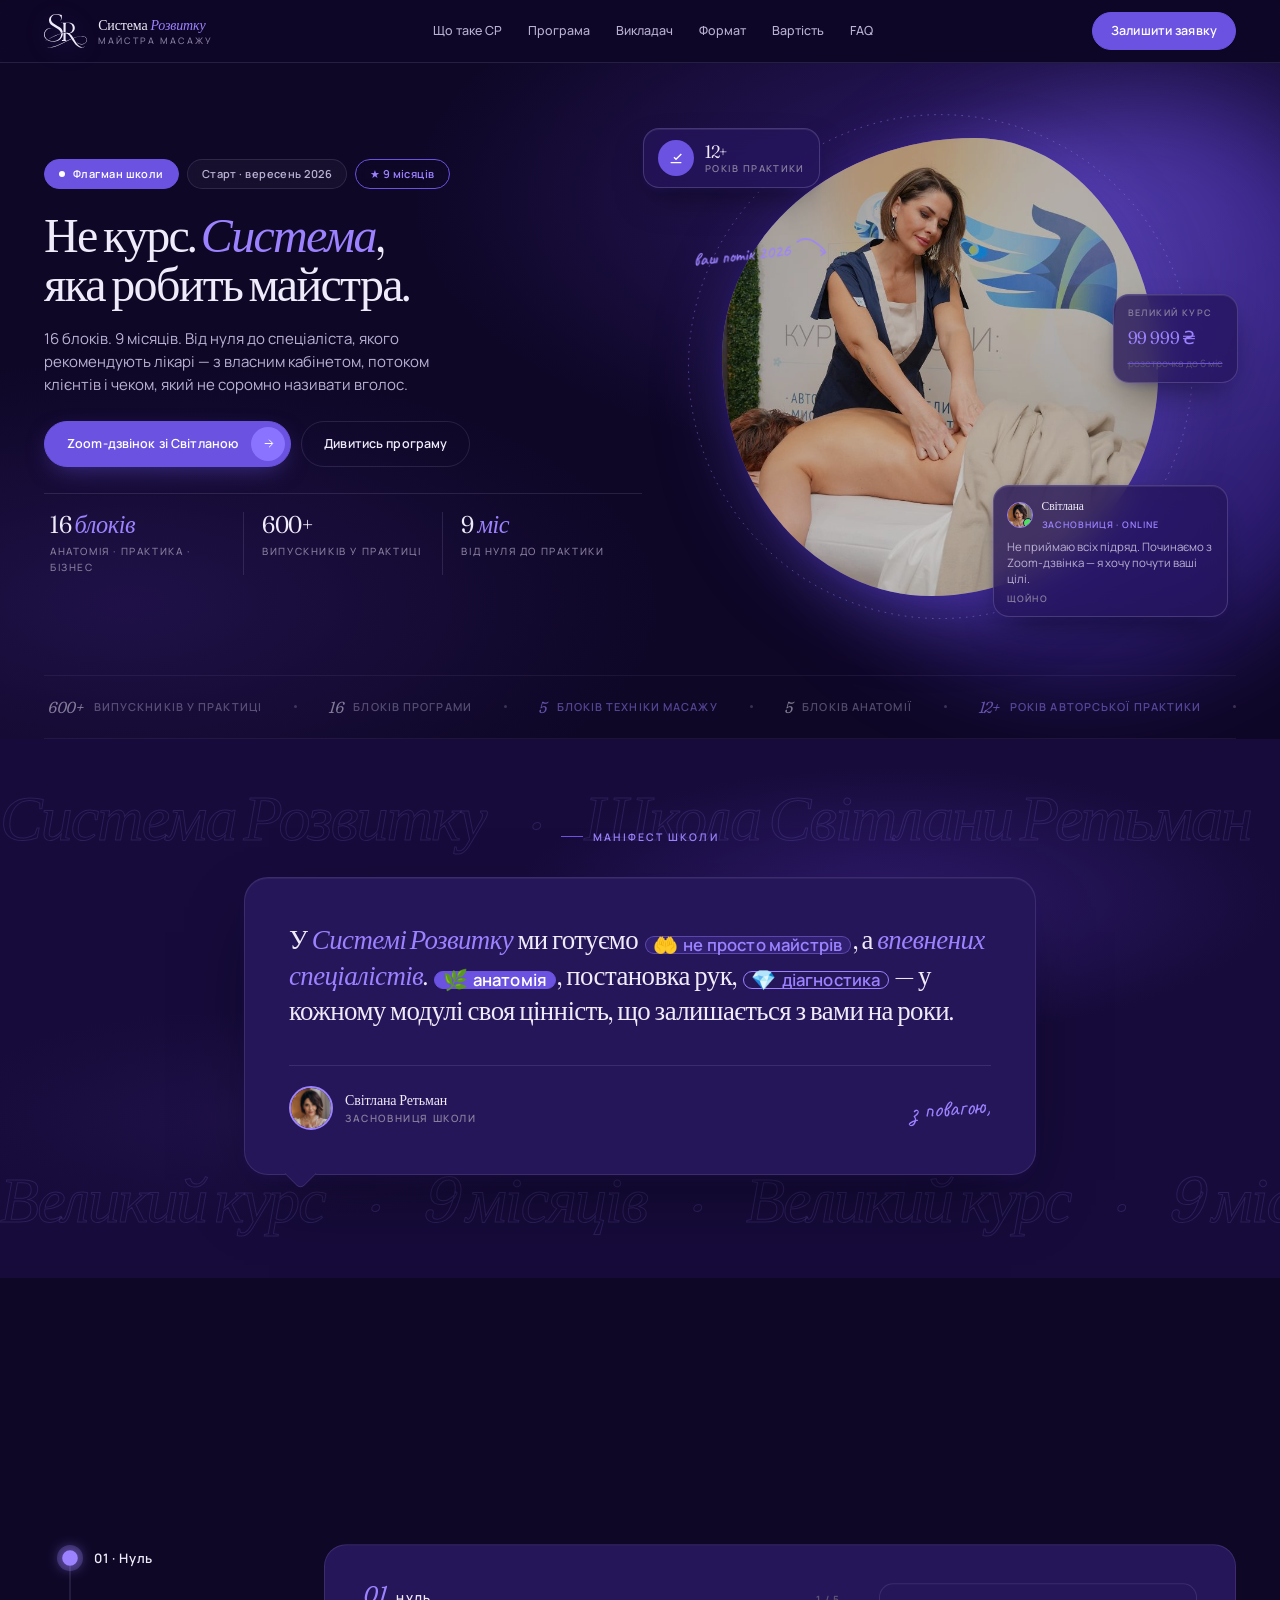
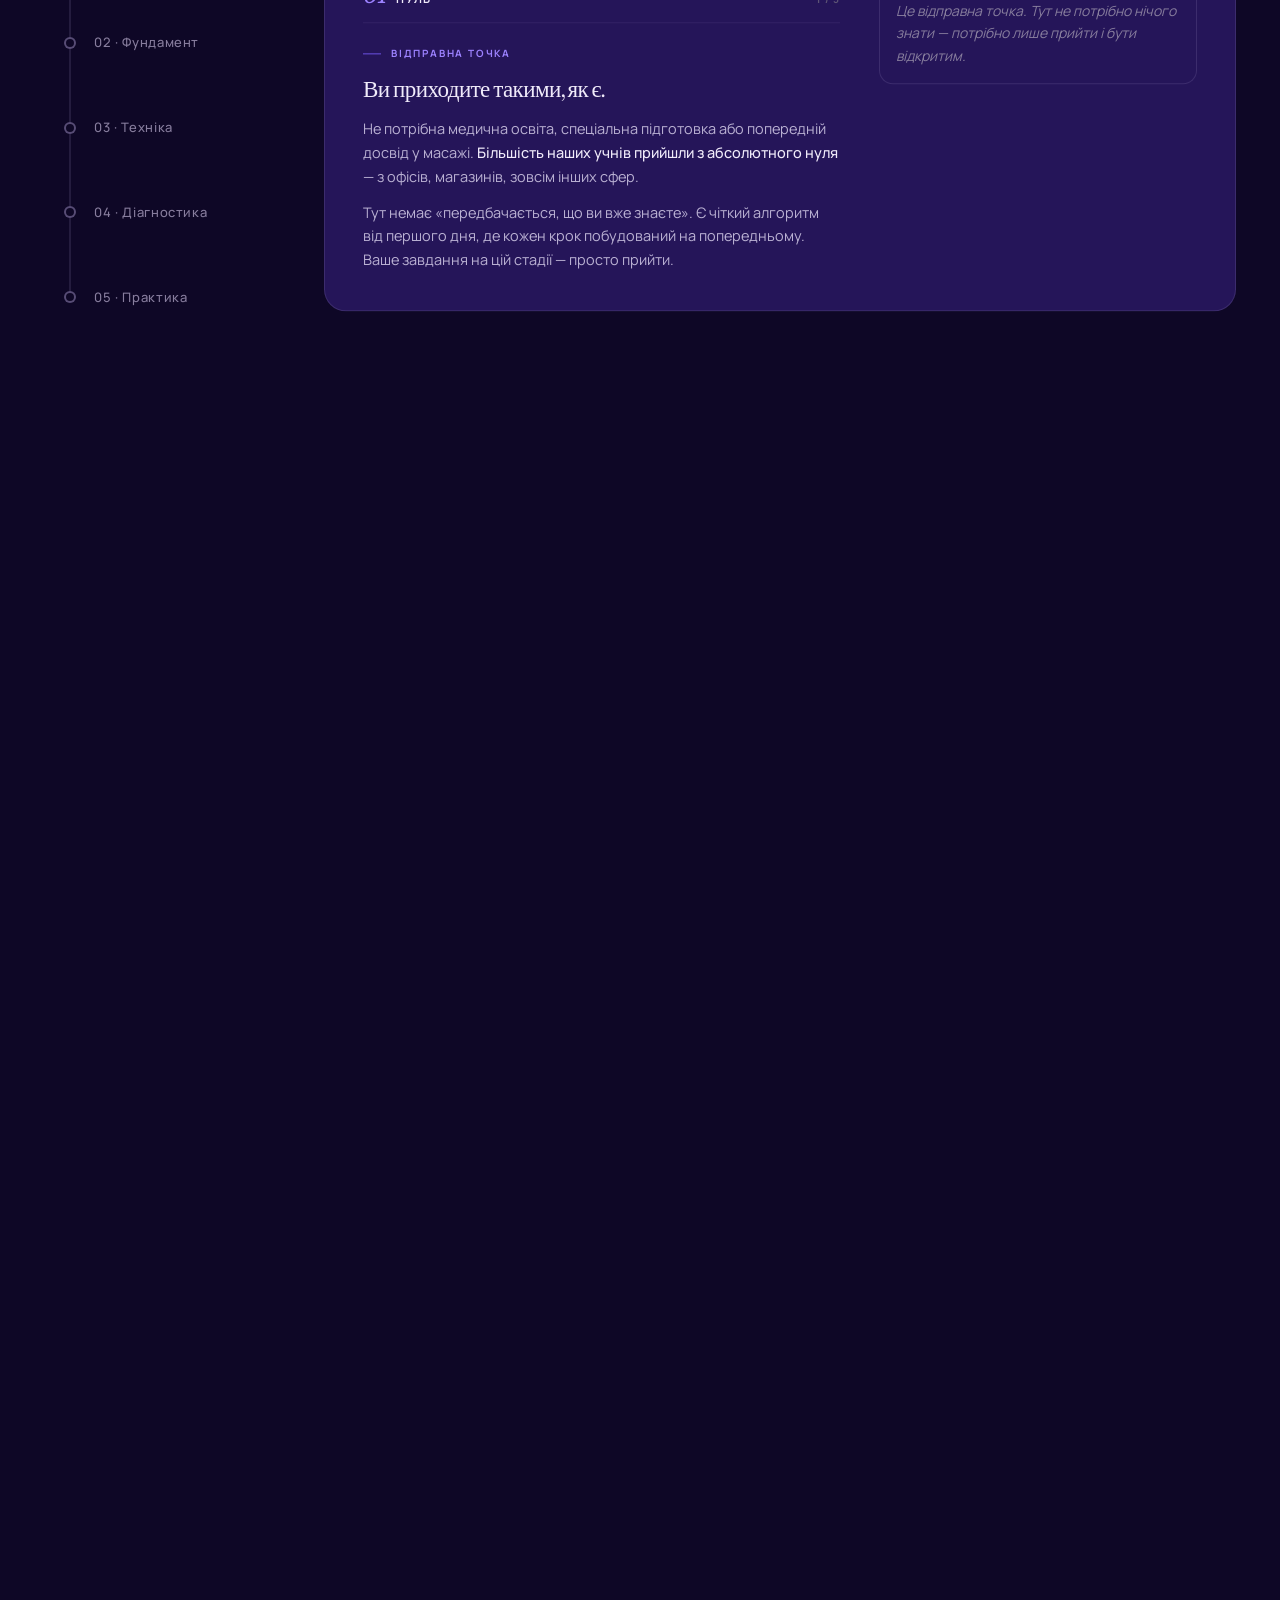
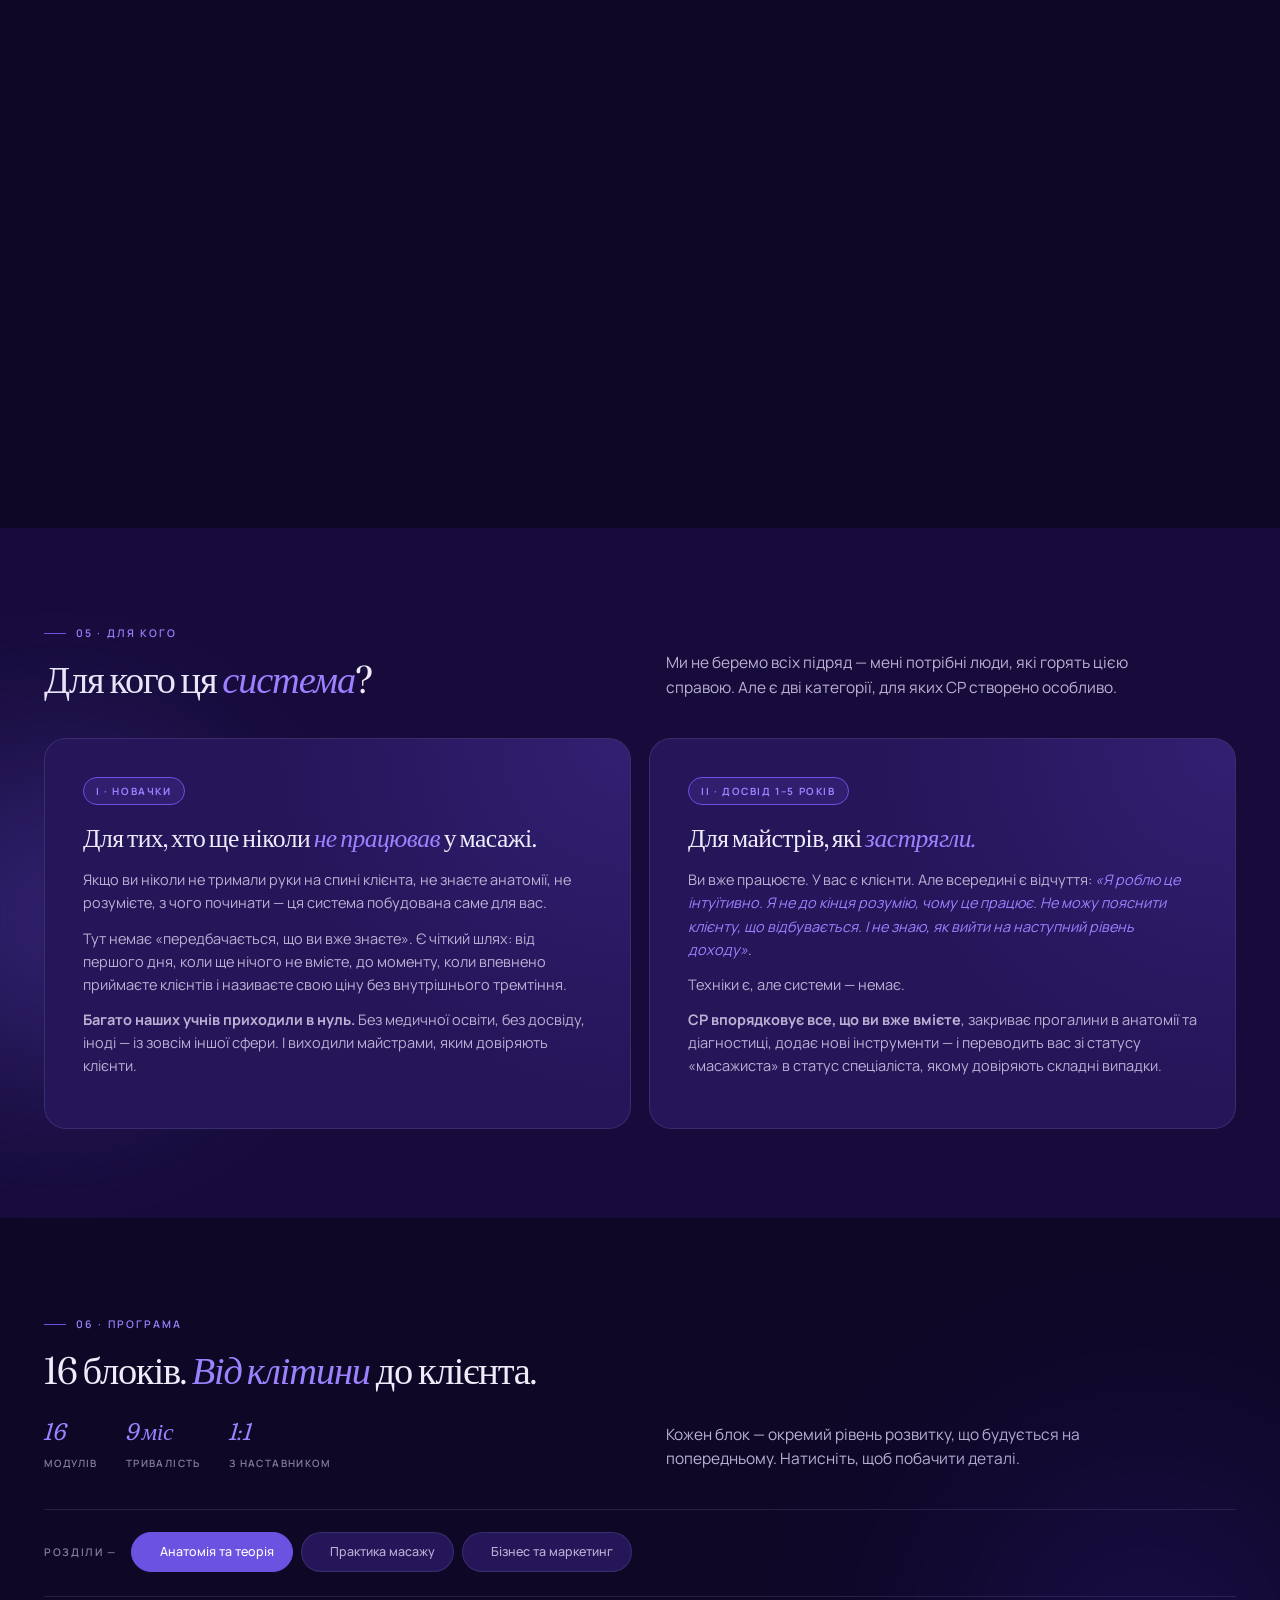
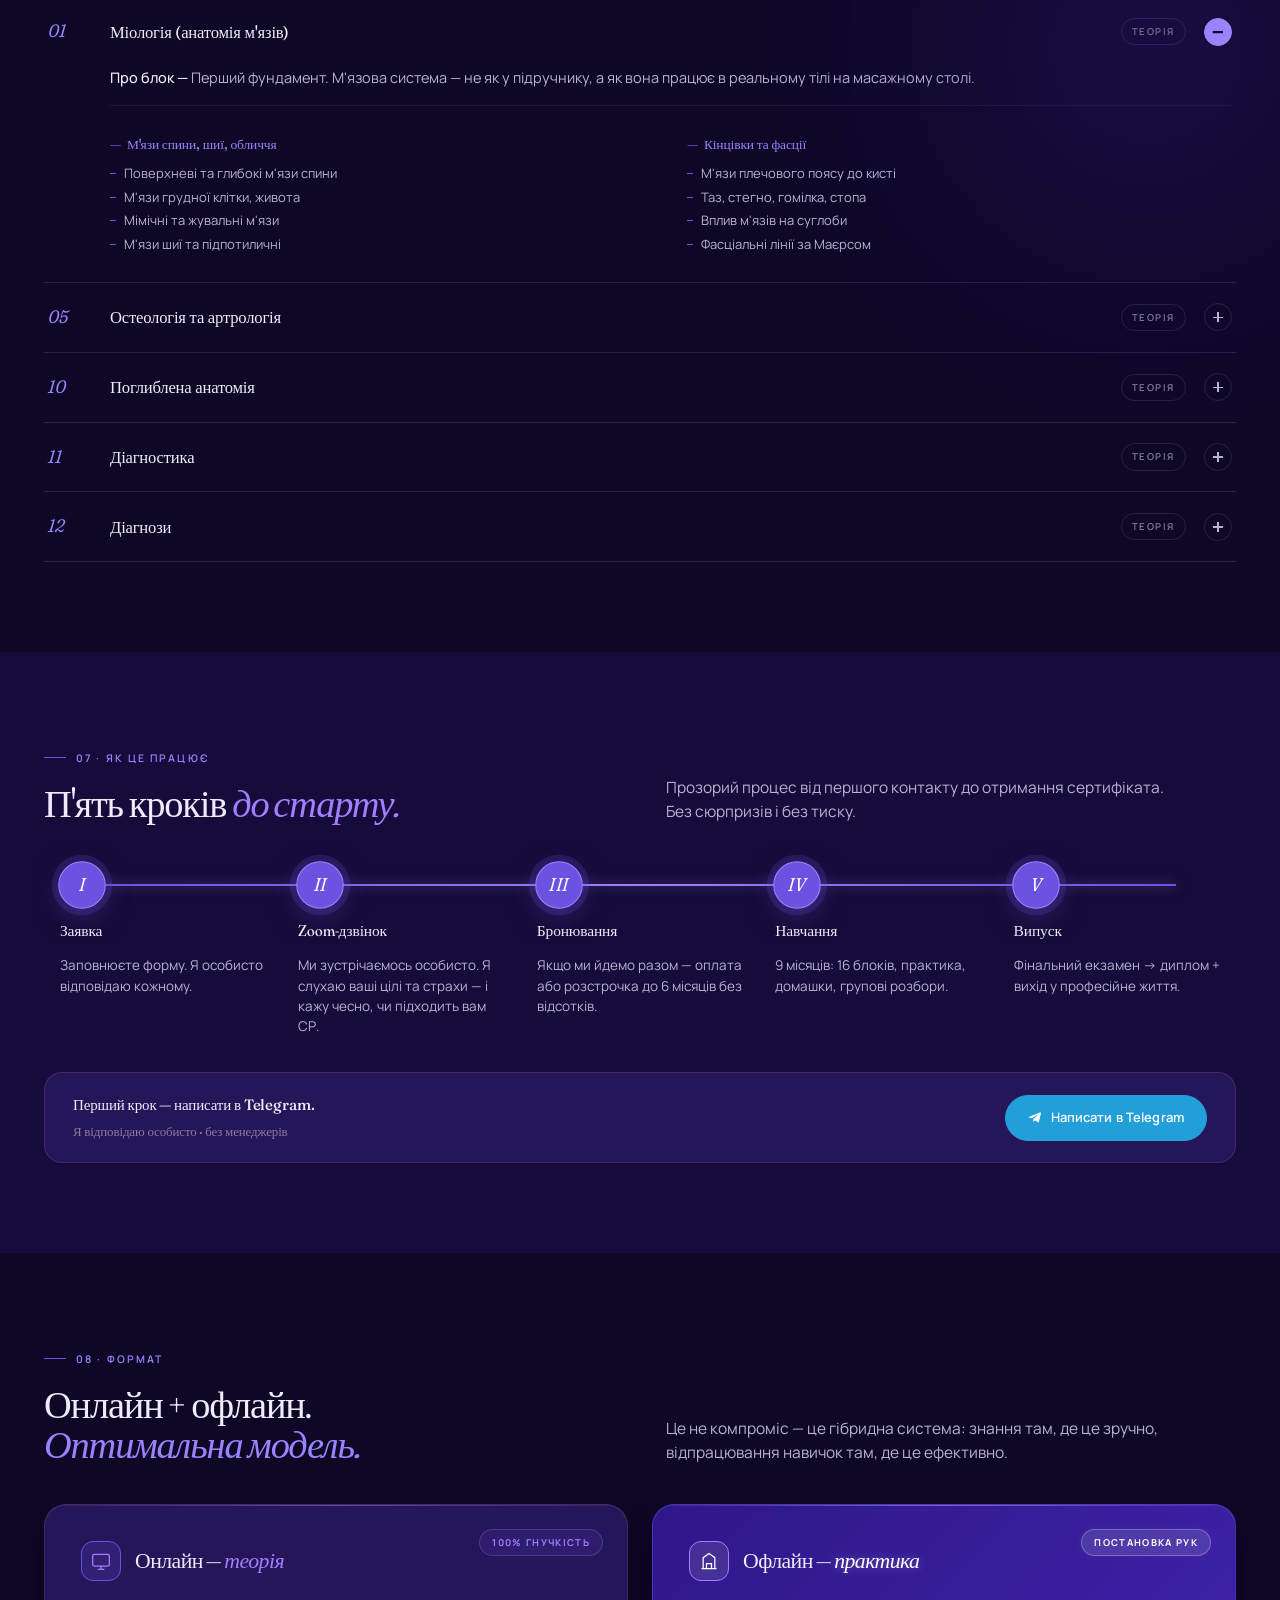
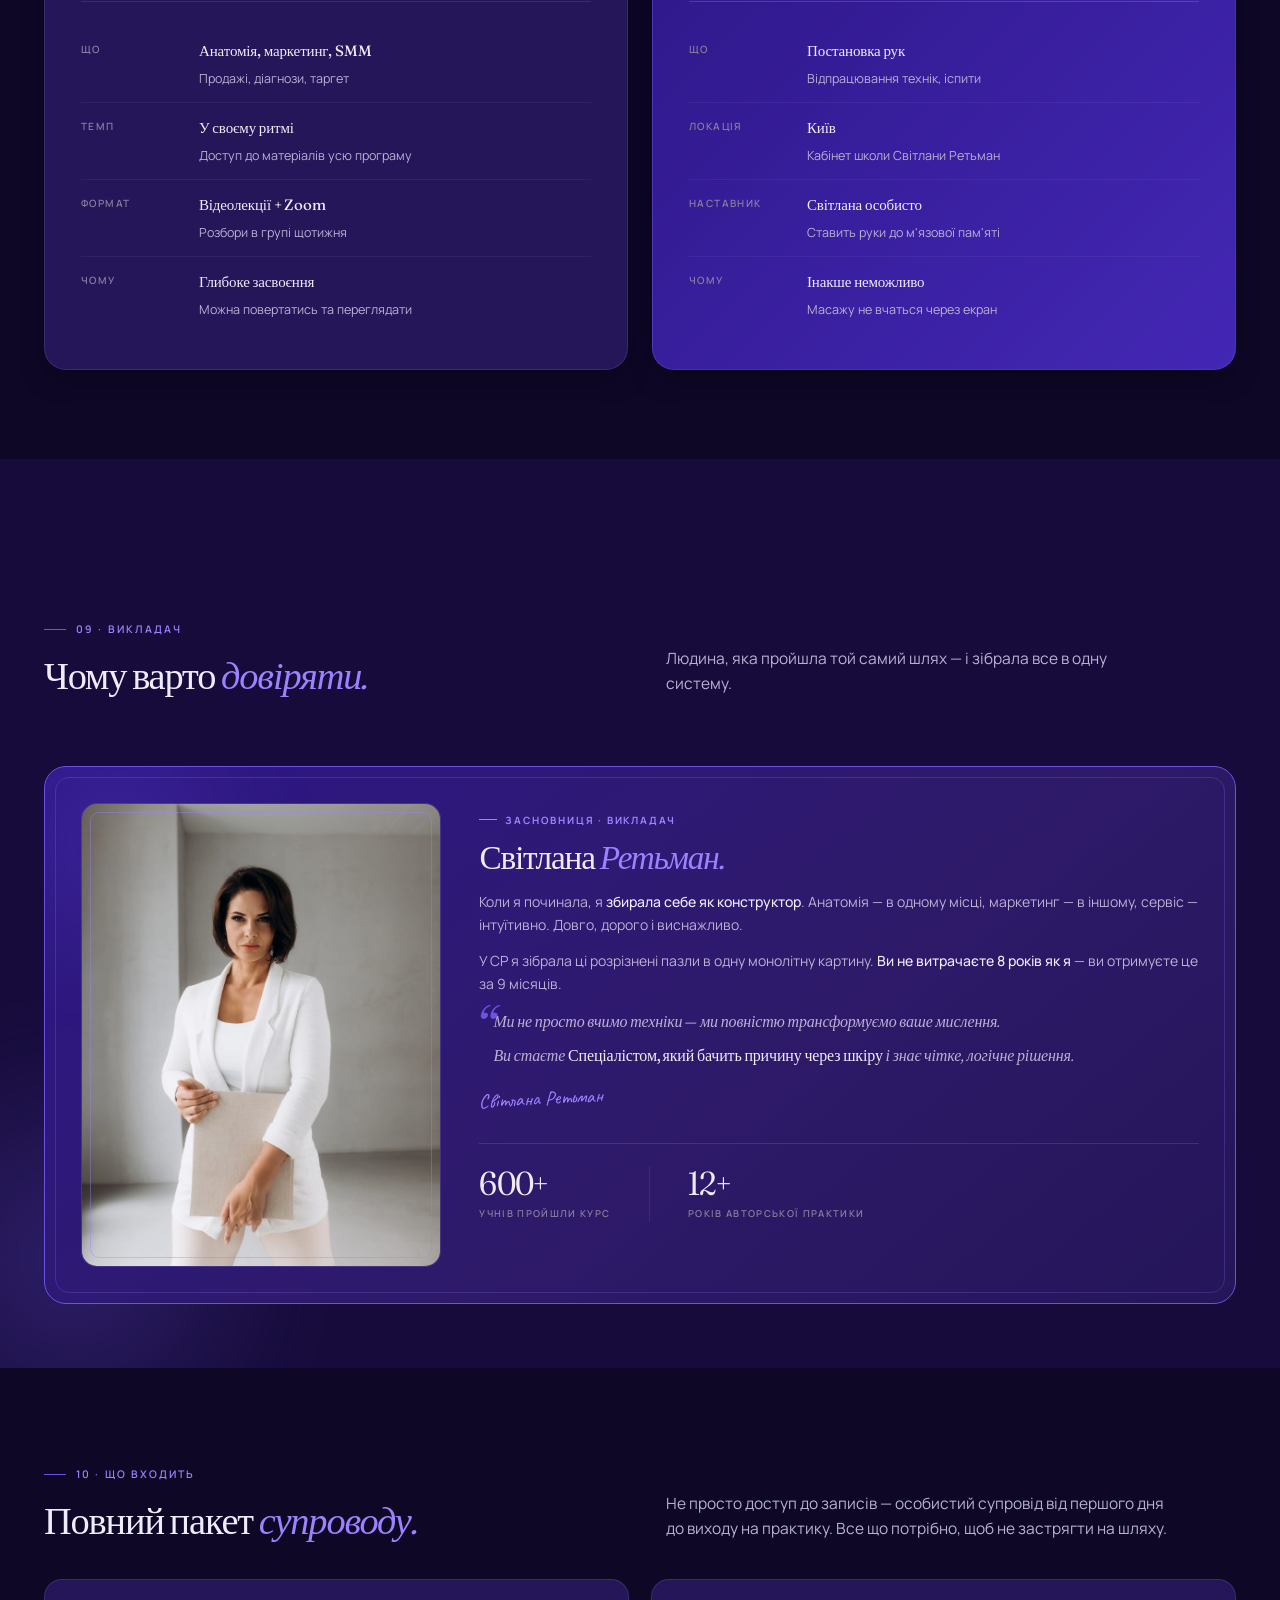
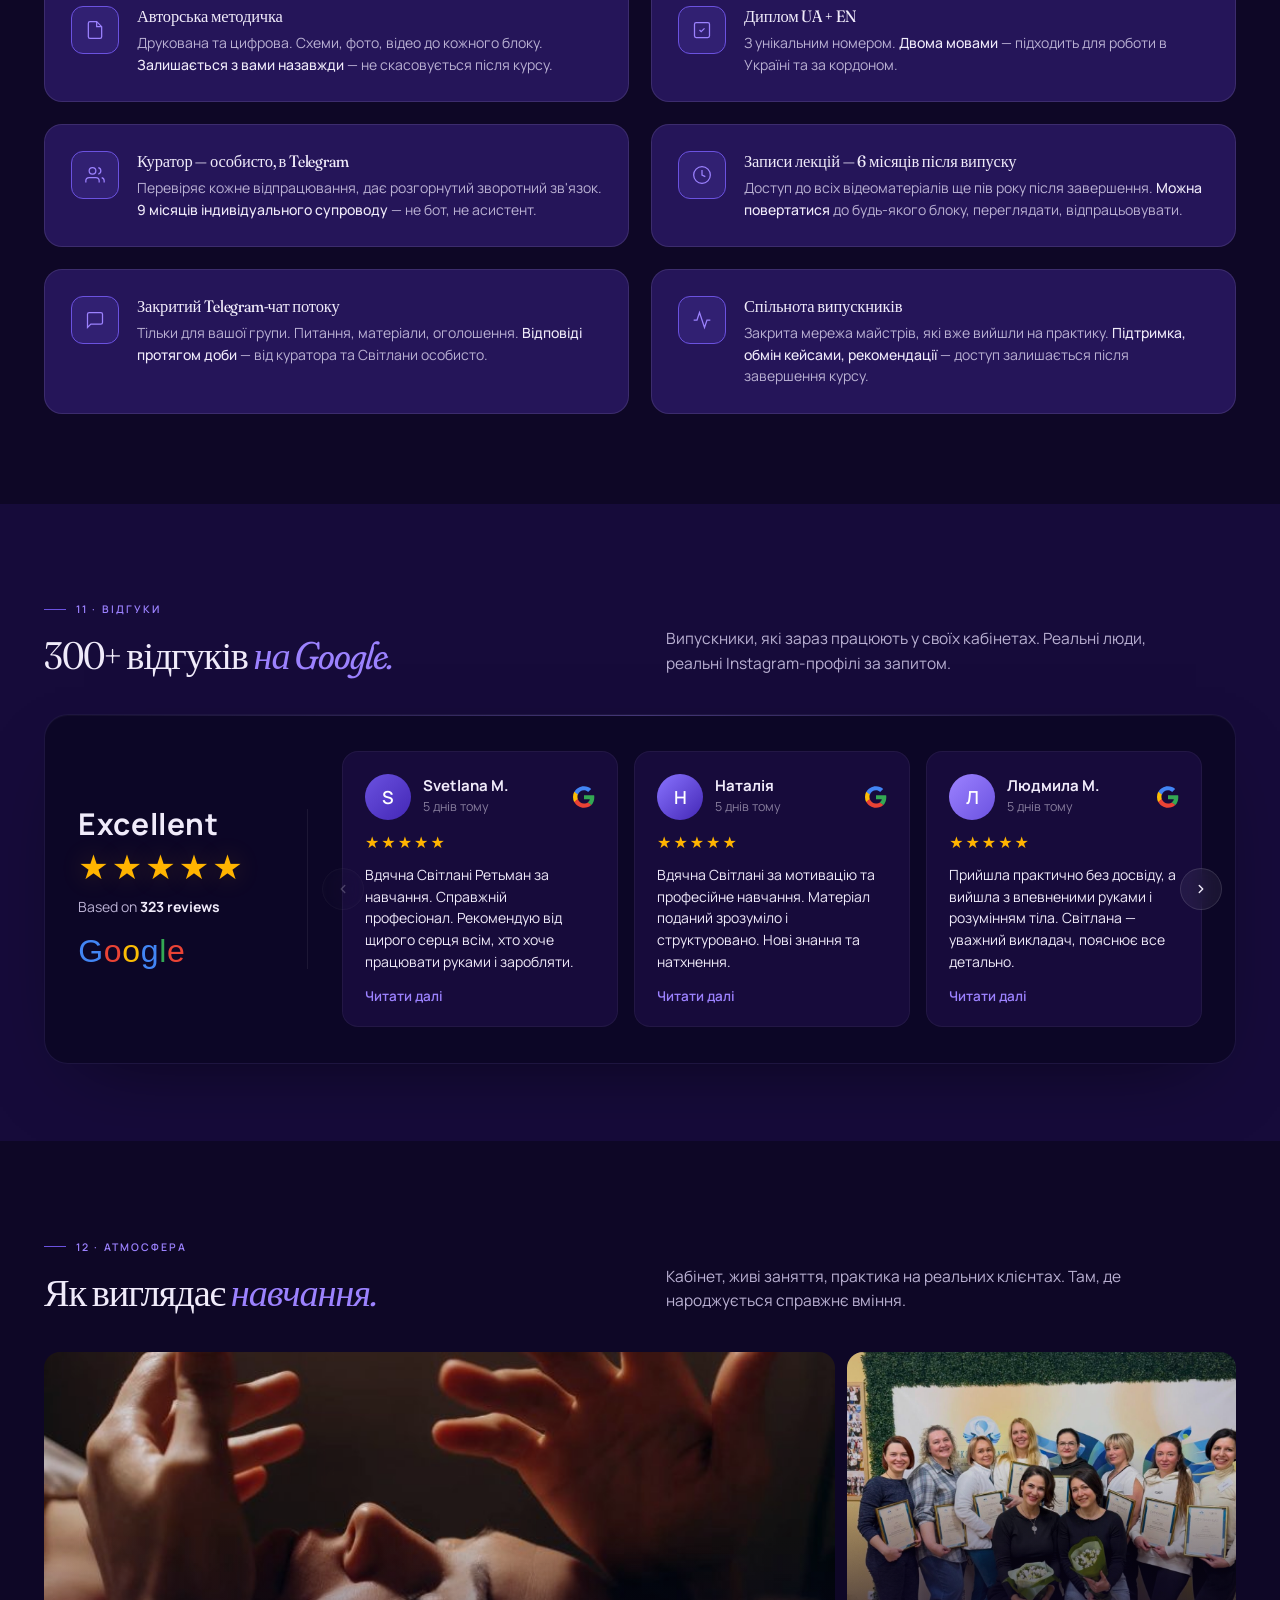
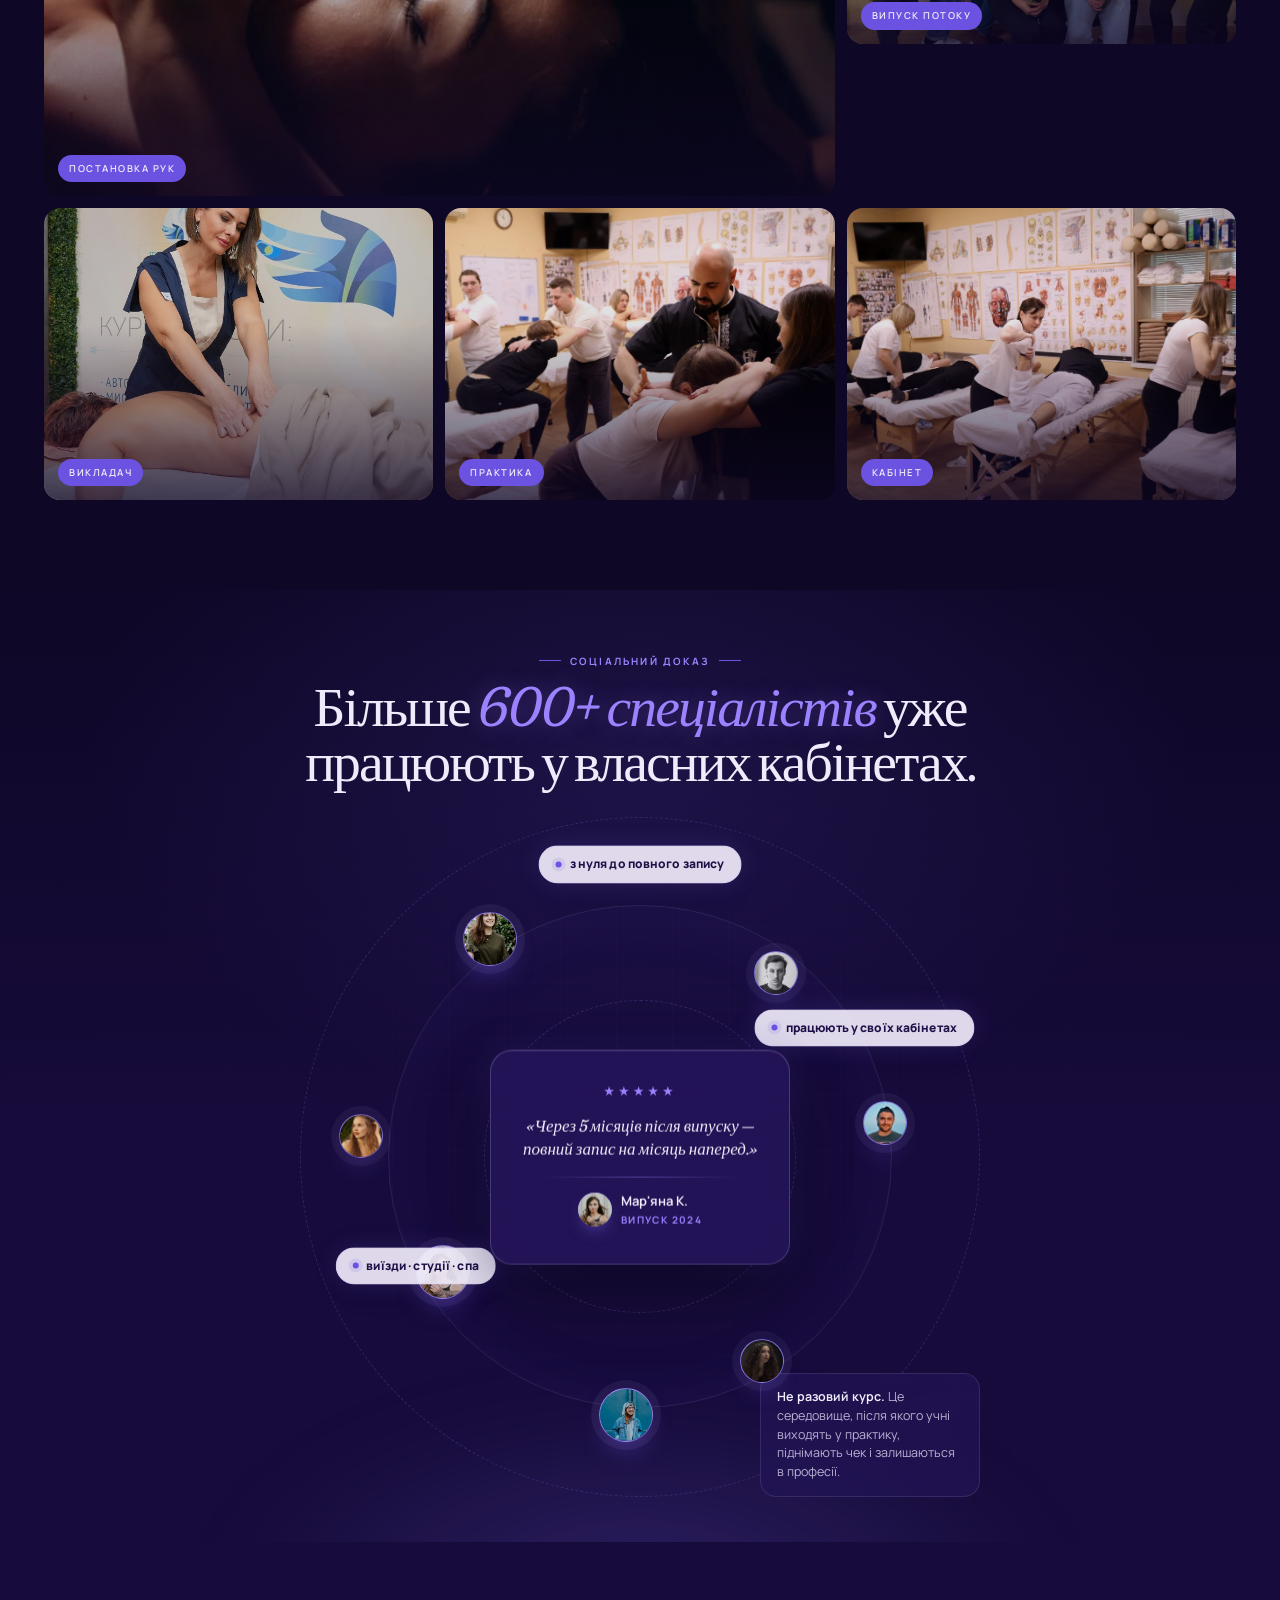
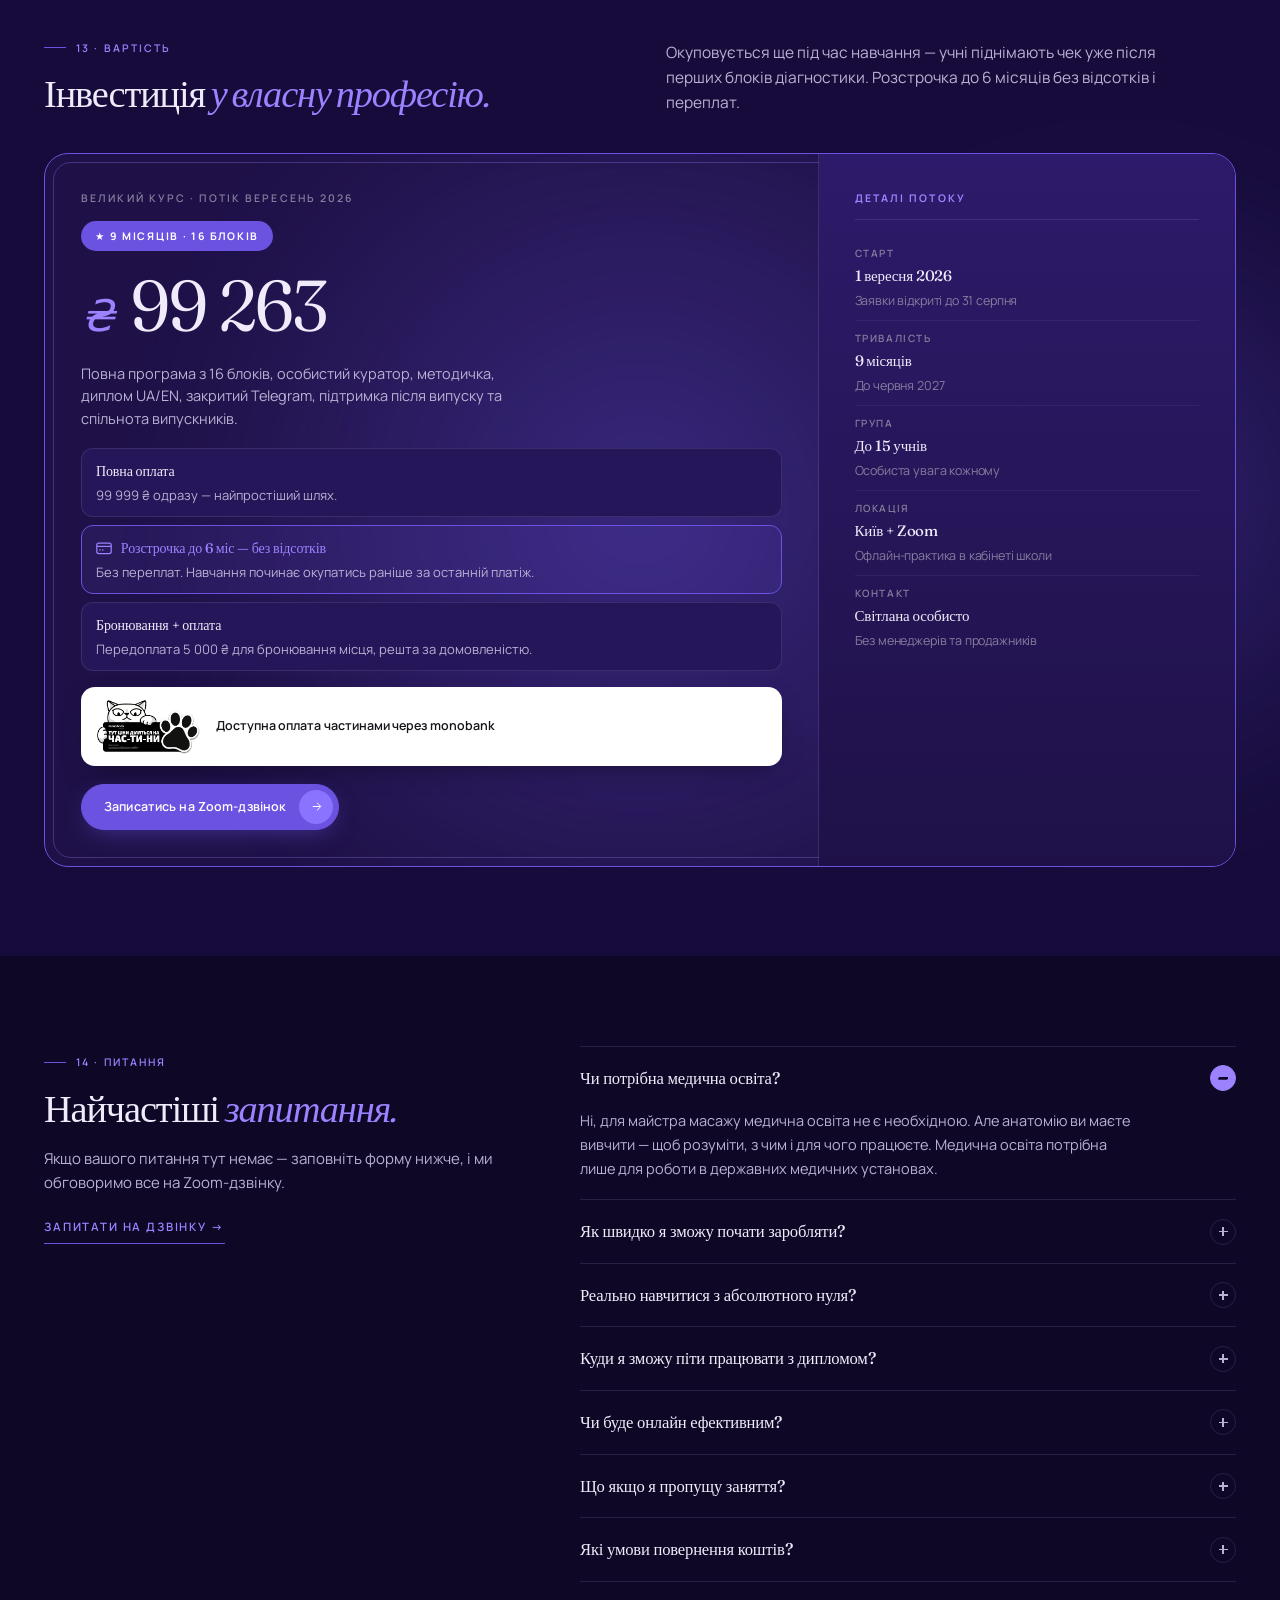
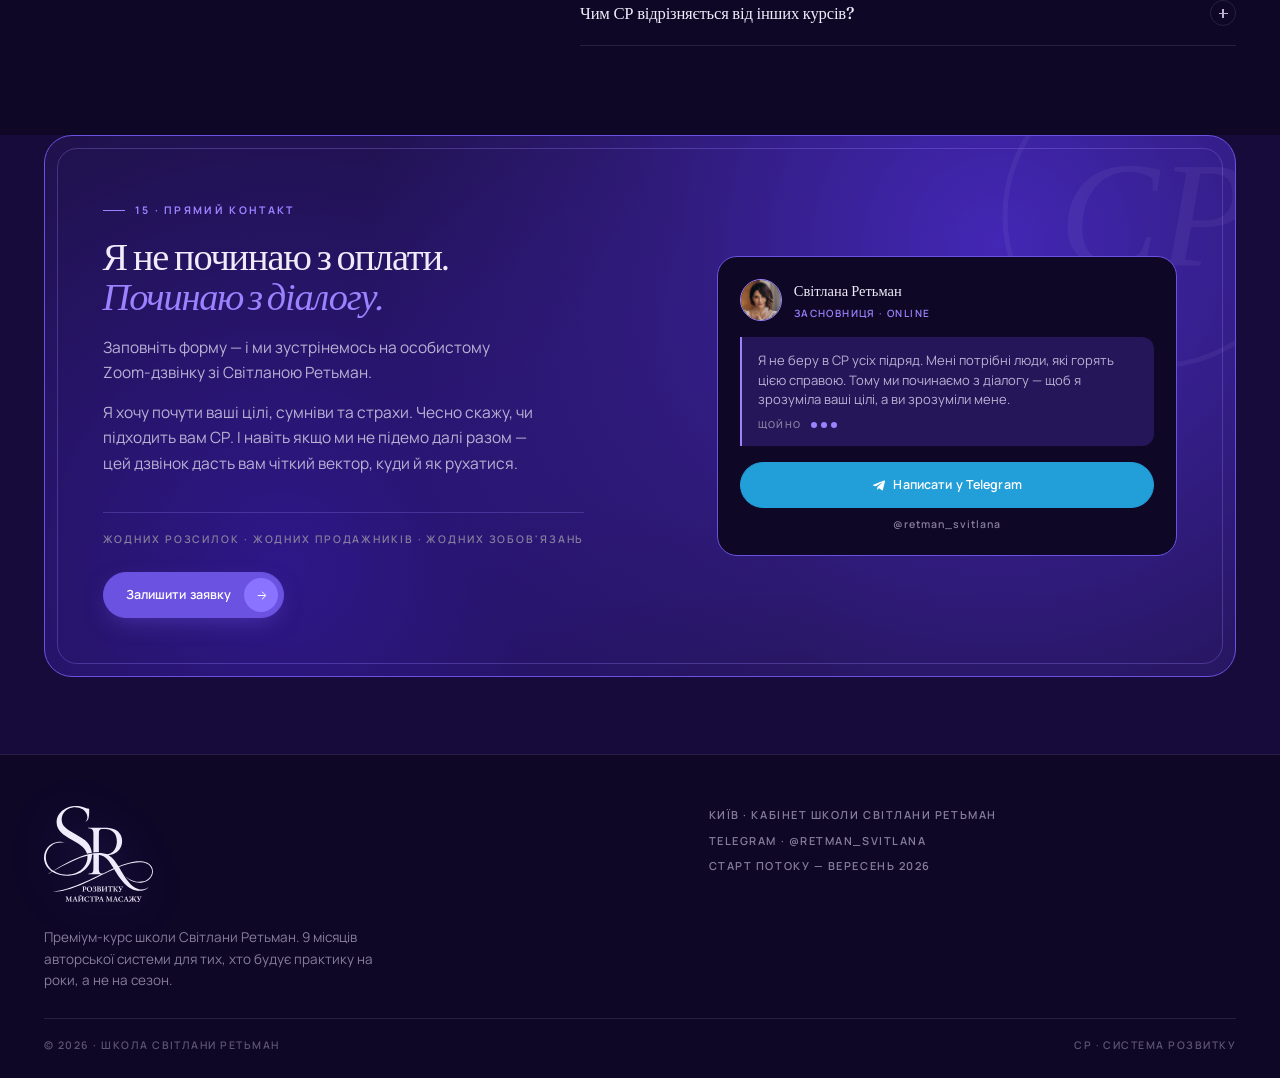
==== commit c6b71922: "second commit second commit" ====
--- a/index.html
+++ b/index.html
@@ -505,7 +505,7 @@
     <div class="section-head">
       <div class="reveal">
         <span class="eyebrow">11 · Відгуки</span>
-        <h2>323 відгуки <em class="ital">на Google.</em></h2>
+        <h2>300+ відгуків <em class="ital">на Google.</em></h2>
       </div>
       <div class="reveal" data-delay="1">
         <p class="lede">Випускники, які зараз працюють у своїх кабінетах. Реальні люди, реальні Instagram-профілі за запитом.</p>
